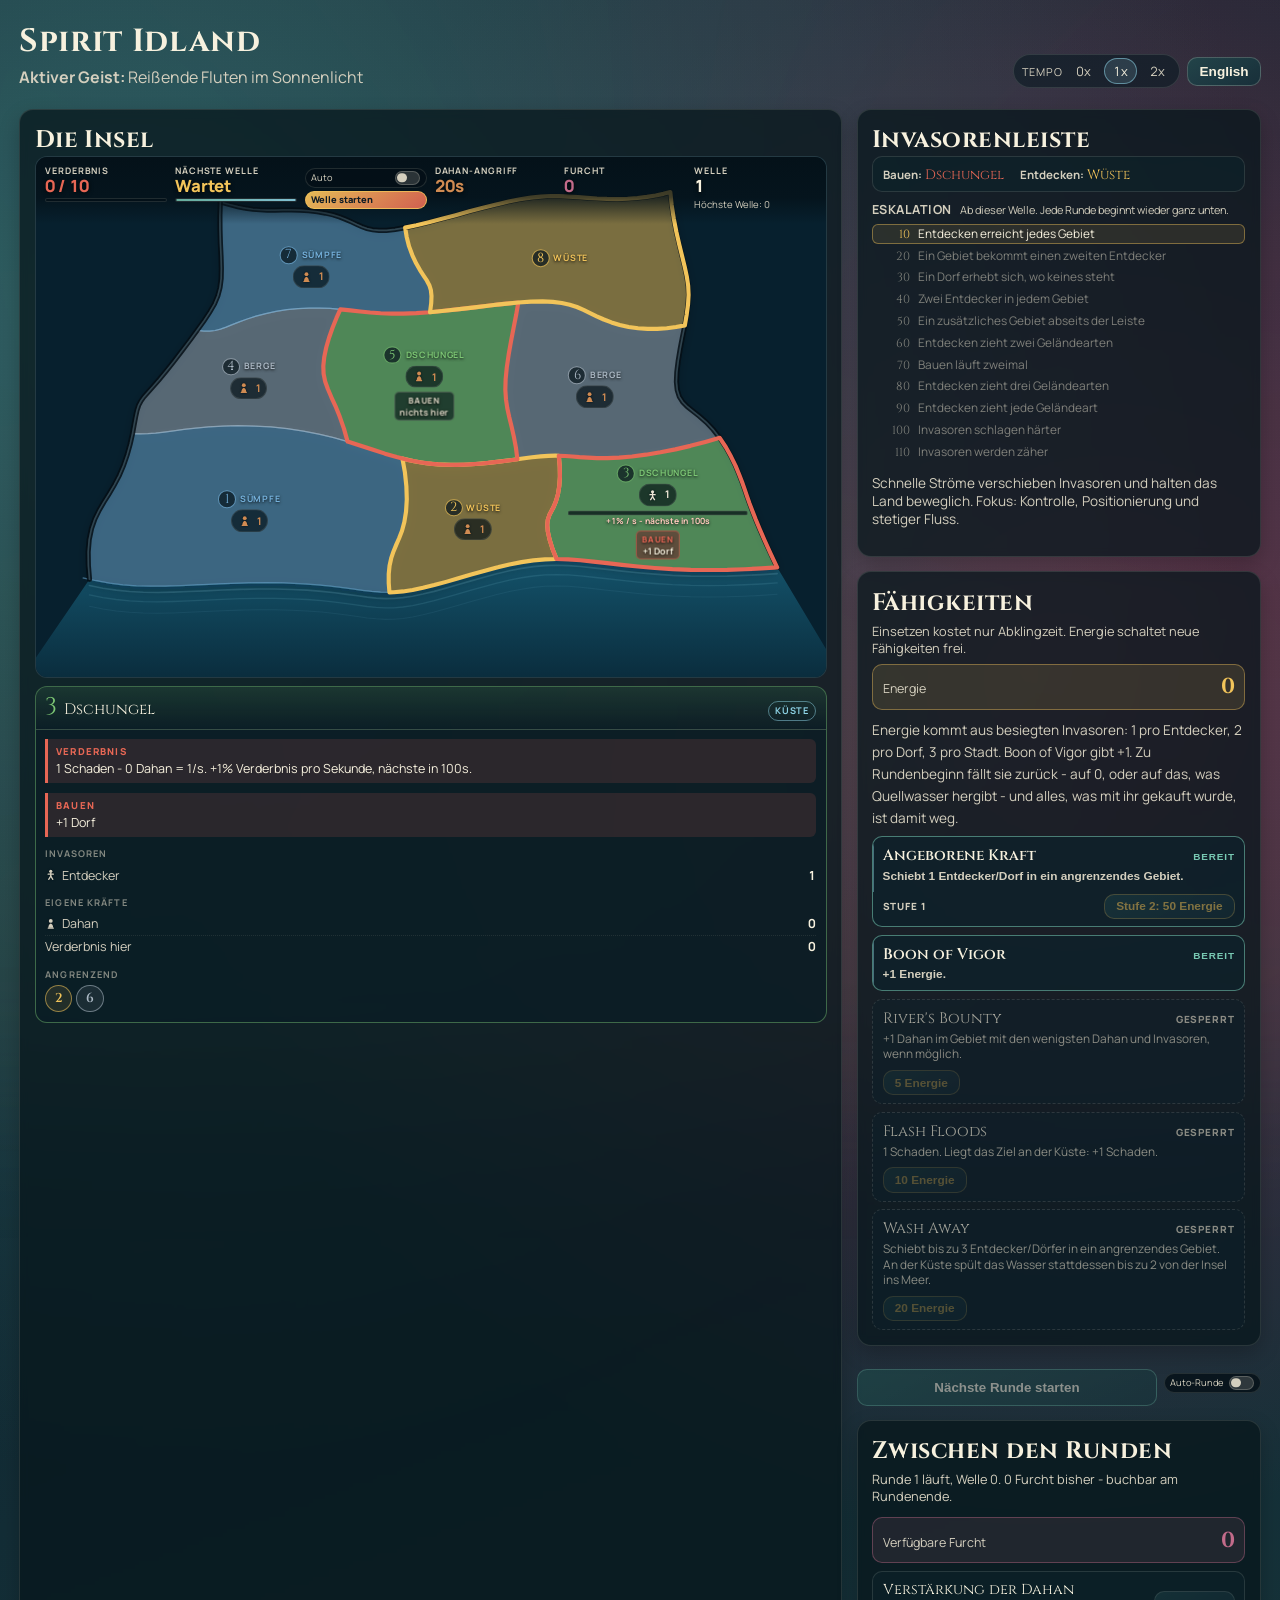
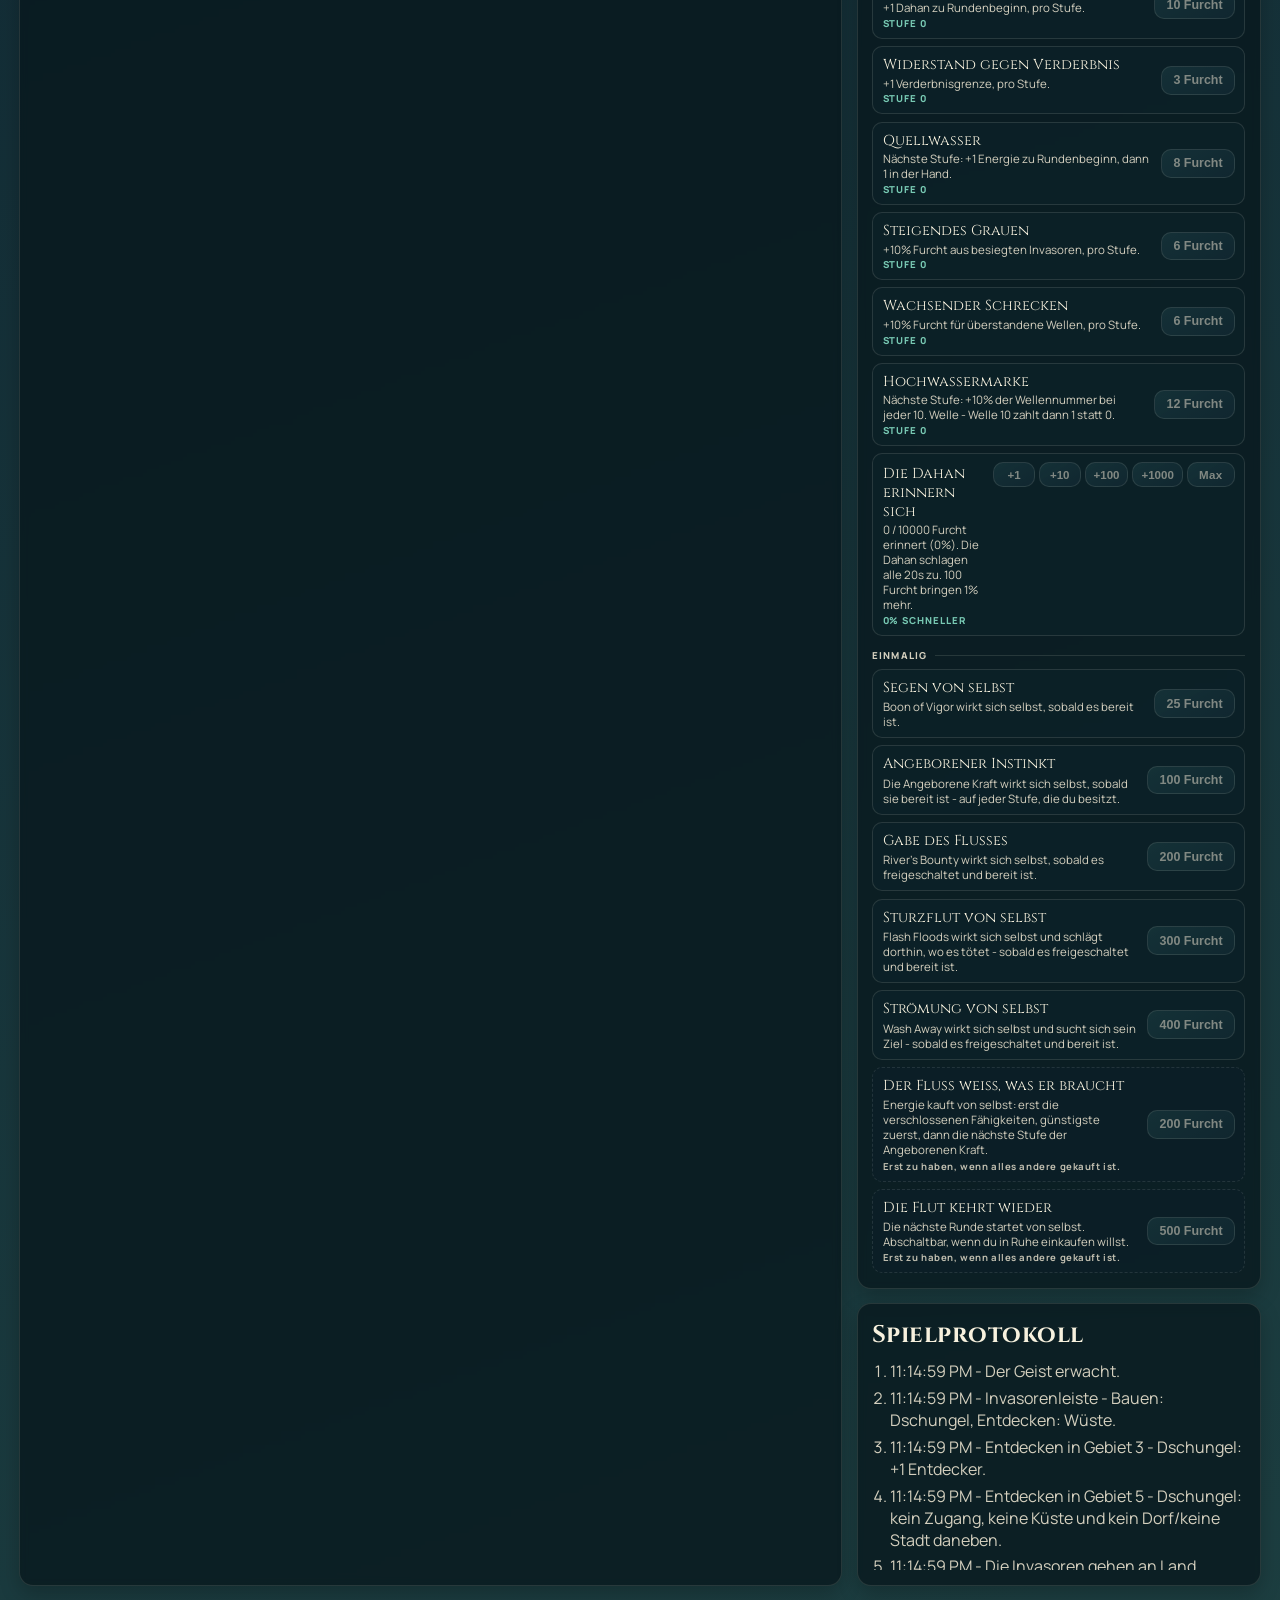
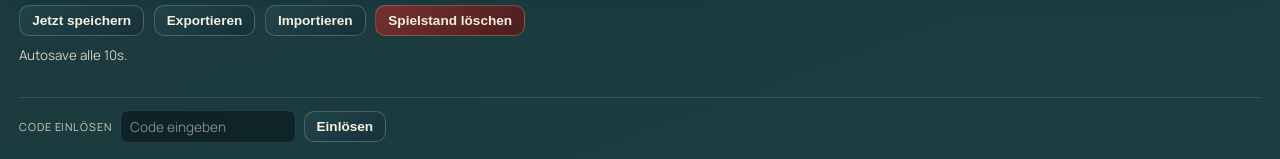
==== index.html @ a367a371 "one switch for all three automations, and it is big enough to aim at The wave toggle and the round t" ====
<!doctype html>
<html lang="de">
<head>
  <meta charset="utf-8">
  <meta name="viewport" content="width=device-width, initial-scale=1">
  <title>Spirit Idland</title>
  <link rel="preconnect" href="https://fonts.googleapis.com">
  <link rel="preconnect" href="https://fonts.gstatic.com" crossorigin>
  <link href="https://fonts.googleapis.com/css2?family=Cinzel:wght@500;700&family=Manrope:wght@400;600;800&display=swap" rel="stylesheet">
  <link rel="stylesheet" href="app.css">
</head>
<body>
  <!--
    Token glyphs, following the printed game's iconography: an Explorer is a stick figure,
    a Town is two buildings, a City is three. Dahan get a turned-wood pawn, because the
    real Dahan are wooden pieces set against the Invaders' white plastic - natural against
    foreign. Every shape paints with currentColor, so one CSS rule per token type sets it.
  -->
  <svg class="token-sprite" aria-hidden="true" focusable="false">
    <defs>
      <symbol id="si-explorer" viewBox="0 0 16 16">
        <circle cx="8" cy="3.2" r="2.2" fill="currentColor"/>
        <g stroke="currentColor" stroke-width="1.8" stroke-linecap="round" fill="none">
          <path d="M8 5.6V9.8"/>
          <path d="M4.4 7.2H11.6"/>
          <path d="M8 9.8L5.2 14.4"/>
          <path d="M8 9.8l2.8 4.6"/>
        </g>
      </symbol>
      <symbol id="si-town" viewBox="0 0 16 16">
        <g fill="currentColor">
          <path d="M1 8.2L4.5 4.6L8 8.2Z"/>
          <rect x="2" y="8.2" width="5" height="6.2"/>
          <path d="M8 9.6L11 6.6L14 9.6Z"/>
          <rect x="8.8" y="9.6" width="4.4" height="4.8"/>
        </g>
      </symbol>
      <symbol id="si-city" viewBox="0 0 16 16">
        <g fill="currentColor">
          <path d="M0.6 9L3.4 6L6.2 9Z"/>
          <rect x="1.4" y="9" width="4" height="5.4"/>
          <path d="M4.9 5.2L8.3 1.4L11.7 5.2Z"/>
          <rect x="5.9" y="5.2" width="4.8" height="9.2"/>
          <path d="M10.4 9.6L12.9 6.9L15.4 9.6Z"/>
          <rect x="11.2" y="9.6" width="3.4" height="4.8"/>
        </g>
      </symbol>
      <symbol id="si-dahan" viewBox="0 0 16 16">
        <g fill="currentColor">
          <circle cx="8" cy="4" r="2.7"/>
          <path d="M4.6 13.4C4.8 9.8 6.3 8.3 8 7.6c1.7 0.7 3.2 2.2 3.4 5.8Z"/>
          <rect x="3.7" y="13.2" width="8.6" height="1.8" rx="0.8"/>
        </g>
      </symbol>
      <!--
        The first glyph here that is not a unit: it marks the Dahan's strike bar on the chip
        rather than standing on the board itself. Head and haft, and nothing else - it is drawn
        smaller than the tokens, and a bit with an eye and a bevel is a smudge at that size.

        What it must not read as is a flag, and a straight wedge hung off an upright pole draws
        exactly one. Four things buy the difference, none of them costing detail the size cannot
        carry. The poll does the most work: a stub of head on the far side of the haft, which no
        pennant has and which is what makes the haft read as passing *through* something. Then
        the blade is bearded - horns top and bottom, a narrow neck at the haft - so its outline
        curves where cloth would be straight; the haft stands clear above the head and runs well
        below it, where a flag carries its cloth at the top of the pole; and the whole thing
        leans, which no flagpole does.
      -->
      <symbol id="si-axe" viewBox="0 0 16 16">
        <g fill="currentColor" transform="rotate(20 8 8)">
          <rect x="9.3" y="0.6" width="1.7" height="14.8" rx="0.85"/>
          <path d="M10 4.2C8 4 6 3.2 4 2C2.6 4.2 2.6 7.4 4 9.6C6 8.4 8 7.7 10 7.5Z"/>
          <path d="M10 4.2C11.7 4.4 12.6 5 12.6 5.85C12.6 6.7 11.7 7.3 10 7.5Z"/>
        </g>
      </symbol>
    </defs>
  </svg>

  <div class="sky-glow"></div>
  <div class="grain"></div>

  <header class="topbar">
    <div>
      <h1>Spirit Idland</h1>
      <p><strong id="activeSpiritLabel">Aktiver Geist:</strong> <span id="spiritName">-</span></p>
    </div>
    <div class="topbar-controls">
      <!-- The speed dial, beside the language toggle because it is the same kind of thing:
           a setting for how the game is read, not a move inside it. 1x is the game as it
           ships, at a twenty-second wave; 2x runs it twice as fast for a ten-second wave;
           0x stops the clock entirely. -->
      <div class="speed-group" id="speedGroup" role="group">
        <span class="speed-label" id="speedLabel">Tempo</span>
        <button type="button" class="speed-btn" data-game-speed="0">0x</button>
        <button type="button" class="speed-btn" data-game-speed="1">1x</button>
        <button type="button" class="speed-btn" data-game-speed="2">2x</button>
        <!-- The playtest speed. It is in the markup at all times and hidden until the code is
             redeemed, so the dial is one control the renderer only shows and hides buttons on
             rather than a list it rebuilds. Which buttons are shown comes from the engine's
             availableGameSpeeds, never from a second copy of the rule here. -->
        <button type="button" class="speed-btn playtest-tool" data-game-speed="8" hidden>8x</button>
      </div>
      <button id="languageToggleBtn" class="small-btn lang-btn">English</button>
    </div>
  </header>

  <main class="layout">
    <section class="panel board">
      <h2 id="mapTitle">Die Insel</h2>
      <div class="board-frame">
        <svg id="islandSvg" viewBox="0 0 760 500" role="group" aria-label="Inselkarte"></svg>
        <div id="landChips" class="board-overlay"></div>

        <!-- The round's vitals, laid over the map's top edge instead of in a panel above it.
             Every number here moves continuously and is read against the board itself - how
             fast a land is losing only means something next to how close Blight is to ending
             the round - so putting them on separate screens made the player scroll between
             two halves of one thought. The strip takes no pointer events, so the lands
             underneath it stay clickable. -->
        <div class="board-hud">
          <div class="board-hud-tile hud-blight">
            <h3 id="blightLabel">Verderbnis</h3>
            <p id="blightValue" class="value">0 / 10</p>
            <div class="meter"><span id="blightFill" class="meter-fill"></span></div>
          </div>
          <div class="board-hud-tile hud-wave">
            <h3 id="waveLabel">Naechste Welle</h3>
            <p id="waveValue" class="value">20s</p>
            <div class="meter"><span id="waveFill" class="meter-fill"></span></div>
          </div>
          <!-- The only part of the strip that takes a click, so it is also the only part
               that switches pointer events back on - everything around it stays inert and
               the lands underneath stay reachable. Both controls answer the same question
               the countdown does, which is why they sit directly beside it: whether the next
               wave arrives on its own, and when. -->
          <div class="board-hud-tile hud-wave-controls">
            <div class="wave-controls">
              <!-- The same switch the ability cards carry: what is being switched stands in
                   the text, whether it is on stands in the slider, and no word repeats it. -->
              <button type="button" id="autoWaveBtn" class="hud-btn auto-toggle" aria-pressed="false">
                <span id="autoWaveBtnText">Auto</span>
                <span class="auto-switch" aria-hidden="true"></span>
              </button>
              <button type="button" id="startNextWaveBtn" class="hud-btn is-call">Welle starten</button>
            </div>
          </div>
          <div class="board-hud-tile hud-dahan">
            <h3 id="dahanAttackLabel">Dahan-Angriff</h3>
            <p id="dahanAttackValue" class="value">-</p>
          </div>
          <div id="fearTile" class="board-hud-tile hud-fear">
            <h3 id="fearLabel">Furcht</h3>
            <!-- The banked purse, with what the round has added to it so far riding on the
                 same line. One is what can be spent and the other is what is coming, so they
                 read as one sentence rather than as two separate figures. -->
            <p class="value">
              <span id="fearValue">0</span><small id="fearRound" class="fear-round"></small>
            </p>
            <!-- The High-Water Mark payout, which is the one piece of Fear income that
                 arrives as an event rather than as a rate. It burns off on its own timer
                 (DEFEAT_FX_MS) and sits above the pending line so it cannot be mistaken for
                 the running total. -->
            <span id="fearMilestone" class="fear-milestone" aria-hidden="true"></span>
            <!-- How the round's total splits: what it earned on its own, and what the Fear
                 ladders added. Only drawn when a ladder is actually adding something - with
                 none owned it would just restate the line above it. -->
            <small id="fearPending"></small>
          </div>
          <div class="board-hud-tile hud-round">
            <h3 id="roundLabel">Welle</h3>
            <p id="roundValue" class="value">1</p>
            <small><span id="bestWaveLabel">Hoechste Welle</span>: <span id="bestWaveValue">0</span></small>
          </div>
        </div>
      </div>
      <div id="landDetail" class="land-detail"></div>
    </section>

    <!-- The rail sits beside the board rather than under it, so the shop can appear the
         instant a round ends without pushing the frozen board off screen. -->
    <div class="rail">
      <!-- What the next wave brings, and who is bringing it. Beside the board rather than
           above it: with the vitals now on the map, nothing needs the full-width row that
           used to push the island below the fold. -->
      <section class="panel track">
        <h2 id="invaderTrackTitle">Invasorenleiste</h2>
        <div class="track-strip">
          <span class="track-slot-build"><strong id="buildLabel">Bauen:</strong> <span id="buildTerrain">-</span></span>
          <span class="track-slot-discover"><strong id="discoverLabel">Entdecken:</strong> <span id="discoverTerrain">-</span></span>
        </div>

        <!-- The difficulty ladder, which until now was written down only in engine.js: what
             the island starts doing at which wave, and how far this round has climbed it. The
             rows are painted from difficultyLadder, so nothing here knows a wave number. -->
        <div class="ladder">
          <div class="ladder-head">
            <strong id="ladderTitle">Eskalation</strong>
            <small id="ladderHint"></small>
          </div>
          <ul id="ladderList" class="ladder-list"></ul>
        </div>

        <p id="spiritTraits" class="hint"></p>
      </section>

      <!-- Energy lives here rather than in the HUD: it is only ever read next to what it
           buys, and every one of those things is in this panel. -->
      <section class="panel abilities">
        <h2 id="abilitiesTitle">Faehigkeiten</h2>
        <small id="abilitiesHint" class="action-info"></small>
        <div class="ability-purse">
          <span id="energyLabel">Energie</span>
          <!-- Playtest only, and inside the purse rather than beside the panel: it is the
               number it changes that makes it legible, the same way the Fear button sits in
               the shop's purse. It sits left of that number so the total stays the last thing
               on the row, where the eye already looks for it. -->
          <button type="button" id="playtestEnergyBtn" class="purse-btn playtest-tool" hidden>+100 Energie</button>
          <strong id="energyValue">0</strong>
        </div>
        <!-- Where Energy comes from, under the number itself. It is the one currency the
             player earns by fighting rather than by surviving, and nothing else on the page
             says so - least of all the purse, which only ever shows a total. -->
        <small id="energyHint" class="hint"></small>
        <div id="abilityBar" class="ability-bar"></div>
      </section>

      <!-- Both controls answer "when does the next round begin". The toggle only appears
           once the automation is owned - before that there is nothing for it to switch.
           Above the shop rather than inside it, and a sibling of the panel rather than its
           first child: the upgrade catalogue is the tallest thing in the rail and only ever
           grows, so the control that leaves the shop must not sit behind everything the
           player has already decided not to buy. Nothing added to the panel can push it
           down again. No panel chrome of its own - both buttons carry their own border, and
           the rail's gap is the separation. -->
      <div class="round-controls">
        <button id="startNextRoundBtn" class="primary-btn">Naechste Runde starten</button>
        <button type="button" id="autoRoundBtn" class="hud-btn auto-toggle" aria-pressed="false" hidden>
          <span id="autoRoundBtnText">Auto-Runde</span>
          <span class="auto-switch" aria-hidden="true"></span>
        </button>
      </div>

      <section class="panel shop" id="shopPanel" hidden>
        <h2 id="shopTitle">Zwischen den Runden</h2>
        <p id="shopSummary" class="action-info"></p>
        <div class="shop-purse">
          <span id="shopFearLabel">Verfuegbare Furcht</span>
          <!-- Playtest only, and inside the purse rather than in the Fear tile on the map: the
               grant lands in the banked pool, and the banked pool is the number this purse
               shows. The board's tile counts what the round has earned, which the button never
               touches, so a grant pressed there read as doing nothing. -->
          <button type="button" id="playtestFearBtn" class="purse-btn playtest-tool" hidden>+100 Furcht</button>
          <strong id="shopFearValue">0</strong>
        </div>
        <div id="upgradeList" class="upgrade-list"></div>
      </section>

      <section class="panel log">
        <h2 id="logTitle">Spielprotokoll</h2>
        <ol id="eventLog"></ol>
      </section>
    </div>
  </main>

  <footer>
    <div class="footer-controls">
      <button id="manualSaveBtn" class="small-btn">Jetzt speichern</button>
      <button id="exportSaveBtn" class="small-btn">Exportieren</button>
      <button id="importSaveBtn" class="small-btn">Importieren</button>
      <button id="wipeSaveBtn" class="small-btn danger-btn">Spielstand loeschen</button>
      <!-- The picker itself is never shown: the button above opens it, so it can be styled and
           translated like every other control instead of wearing the browser's own file input. -->
      <input id="importSaveInput" type="file" accept=".spiritsave,text/plain" hidden>
    </div>
    <small id="autosaveHint">Autosave alle 10s.</small>
    <!-- Beneath the row rather than beside it: the message is a sentence, and a sentence in the
         row would push the wipe button off the end of a narrow footer. -->
    <span id="saveStatus" class="save-status" role="status"></span>

    <!-- The redeem bar, at the very bottom of the page because nothing in the round is played
         through it. A form rather than a button beside an input, so Enter submits it - the code
         is typed, and a typist expects Enter to be the button.

         The switch-off lives here too: the tools were turned on from this bar, so this is where
         a player looks to turn them off again. It is the only control on the page that appears
         because of a redeemed code and removes it, so it stays beside the input that granted it
         rather than travelling to whichever panel it hides. -->
    <form class="redeem-bar" id="redeemForm">
      <label class="redeem-label" id="redeemLabel" for="redeemInput">Code einloesen</label>
      <input id="redeemInput" class="redeem-input" type="text" autocomplete="off" spellcheck="false" placeholder="Code eingeben">
      <button type="submit" id="redeemBtn" class="small-btn">Einloesen</button>
      <button type="button" id="playtestHideBtn" class="small-btn playtest-tool" hidden>Playtest-Werkzeuge ausblenden</button>
      <span id="redeemStatus" class="redeem-status" role="status"></span>
    </form>
  </footer>

  <script src="engine.js"></script>
  <script src="ui.js"></script>
  <script>
    // Dev fixture, fetched only when it is asked for: `index.html?vis` paints a mid-round
    // board for layout work, `index.html?vis&ended` the between-round shop. The game itself
    // never loads a byte of it.
    //
    // It is a mode of this page rather than a page of its own because a second page meant a
    // second copy of the markup above, and that copy went stale the first time the layout
    // moved. ui.js reads the same flag and switches off the clock and every save.
    if (/[?&]vis(&|=|$)/.test(location.search)) {
      document.body.appendChild(Object.assign(document.createElement("script"), { src: "vis.js" }));
    }
  </script>
</body>
</html>
---- app.css ----
:root {
  --bg-0: #0d1a25;
  --bg-1: #132d36;
  --bg-2: #1d3f41;
  --ink-0: #f7f1de;
  --ink-1: #d4cfbe;
  --accent-energy: #f2c45a;
  --accent-fear: #c26b8a;
  --accent-pressure: #e76755;
  --accent-calm: #78c9b3;
  /* Token inks, taken from the physical components: the Invaders are white plastic, the
     Dahan are turned wood. Foreign against natural, which is the game's own contrast. */
  --invader-ink: #ece4d4;
  --dahan-ink: #d08b52;
  /* Fallback essence hue, used only if a panel has no terrain class. */
  --accent-essence-rgb: 185, 163, 227;
  --panel: rgba(8, 22, 28, 0.74);
  --panel-border: rgba(247, 241, 222, 0.12);
}

* {
  box-sizing: border-box;
}

body {
  margin: 0;
  min-height: 100vh;
  font-family: "Manrope", "Segoe UI", sans-serif;
  color: var(--ink-0);
  background: radial-gradient(circle at 10% 10%, #29595f 0%, transparent 35%),
    radial-gradient(circle at 80% 20%, #5d2f49 0%, transparent 30%),
    linear-gradient(160deg, var(--bg-0), var(--bg-1) 40%, var(--bg-2));
  position: relative;
  overflow-x: hidden;
}

.sky-glow {
  position: fixed;
  inset: -15vmax;
  background: conic-gradient(from 180deg, rgba(242, 196, 90, 0.08), rgba(120, 201, 179, 0.08), rgba(194, 107, 138, 0.1), rgba(242, 196, 90, 0.08));
  filter: blur(80px);
  animation: drift 14s ease-in-out infinite alternate;
  pointer-events: none;
}

.grain {
  position: fixed;
  inset: 0;
  background-image: radial-gradient(rgba(255, 255, 255, 0.04) 0.7px, transparent 0.7px);
  background-size: 3px 3px;
  opacity: 0.25;
  pointer-events: none;
}

@keyframes drift {
  from { transform: translate(-2%, -1%) scale(1); }
  to { transform: translate(2%, 1%) scale(1.06); }
}

.topbar {
  position: relative;
  z-index: 1;
  display: flex;
  align-items: end;
  justify-content: space-between;
  gap: 1rem;
  padding: 1.25rem 1.2rem 0.5rem;
}

h1, h2, h3 {
  font-family: "Cinzel", "Times New Roman", serif;
  margin: 0;
  letter-spacing: 0.02em;
}

h3 {
  margin-top: 0.45rem;
  font-size: 1rem;
}

.topbar p {
  margin: 0.2rem 0 0;
  color: var(--ink-1);
}

/* A row now that the speed dial shares it: the two controls are siblings in kind - both are
   settings for how the game is read - and reading them along one line is what says so. */
.topbar-controls {
  display: flex;
  flex-wrap: wrap;
  align-items: center;
  justify-content: flex-end;
  gap: 0.45rem;
}

.speed-group {
  display: flex;
  align-items: center;
  gap: 0.25rem;
  padding: 0.18rem 0.35rem 0.18rem 0.5rem;
  border: 1px solid var(--panel-border);
  border-radius: 999px;
  background: rgba(9, 26, 34, 0.6);
}

.speed-label {
  font-size: 0.68rem;
  letter-spacing: 0.08em;
  text-transform: uppercase;
  color: var(--ink-1);
}

/* Three settings of one dial, so they are drawn as one control: a segmented pill where the
   chosen speed is lit and the other two recede. A row of three equal buttons would read as
   three separate commands. */
.speed-btn {
  width: auto;
  margin: 0;
  padding: 0.2rem 0.5rem;
  border: 1px solid transparent;
  border-radius: 999px;
  background: transparent;
  color: var(--ink-1);
  font: inherit;
  font-size: 0.8rem;
  font-variant-numeric: tabular-nums;
  cursor: pointer;
}

.speed-btn:hover {
  color: var(--ink-0);
  border-color: rgba(247, 241, 222, 0.25);
}

.speed-btn.is-active {
  color: var(--ink-0);
  border-color: rgba(142, 211, 230, 0.55);
  background: rgba(142, 211, 230, 0.16);
}

/* A stopped clock is a state the whole board is in, not a preference like the others, so the
   button holding it there says so in the one colour the page uses for a warning. */
.speed-btn[data-game-speed="0"].is-active {
  border-color: rgba(242, 196, 90, 0.7);
  background: rgba(242, 196, 90, 0.18);
}

.badges {
  display: flex;
  flex-wrap: wrap;
  gap: 0.45rem;
}

.badge {
  border: 1px solid var(--panel-border);
  padding: 0.35rem 0.65rem;
  border-radius: 999px;
  background: rgba(9, 26, 34, 0.6);
  font-size: 0.82rem;
}

.badge.calm { border-color: rgba(120, 201, 179, 0.5); }
.badge.strain { border-color: rgba(242, 196, 90, 0.6); }
.badge.crisis { border-color: rgba(231, 103, 85, 0.8); }

.layout {
  position: relative;
  z-index: 1;
  display: grid;
  grid-template-columns: repeat(12, minmax(0, 1fr));
  gap: 0.9rem;
  padding: 0.8rem 1.2rem 1.2rem;
}

.panel {
  background: var(--panel);
  border: 1px solid var(--panel-border);
  border-radius: 14px;
  padding: 0.9rem;
  backdrop-filter: blur(4px);
  box-shadow: 0 8px 20px rgba(0, 0, 0, 0.22);
}

/* The board leads the layout. The vitals used to span the full width above it, which is
   exactly what pushed the island below the fold - they live on the map now. */
.board { grid-column: span 8; }

.rail {
  grid-column: span 4;
  display: flex;
  flex-direction: column;
  gap: 0.9rem;
  align-content: start;
}

/* The vitals, laid over the map's top edge. A scrim rather than a solid bar, so the island
   reads as continuing underneath instead of being cropped by a header, and inert to the
   pointer so the lands beneath stay clickable. Lands 7 and 8 sit at 15% from the top, well
   clear of a strip this tall. */
.board-hud {
  position: absolute;
  top: 0;
  left: 0;
  right: 0;
  z-index: 2;
  display: grid;
  /* Six equal tiles. The wave controls are a tile of their own beside the countdown rather
     than a wider cell around it, so every part of the strip keeps the same width and the
     numbers stay on a regular grid however long their labels run. */
  grid-template-columns: repeat(6, minmax(0, 1fr));
  gap: 0.5rem;
  padding: 0.4rem 0.6rem 0.75rem;
  pointer-events: none;
  background: linear-gradient(
    180deg,
    rgba(4, 16, 23, 0.92) 0%,
    rgba(4, 16, 23, 0.74) 60%,
    transparent 100%
  );
}

.board-hud-tile {
  min-width: 0;
}

.board-hud-tile h3 {
  margin: 0;
  font-size: 0.56rem;
  font-weight: 700;
  letter-spacing: 0.1em;
  text-transform: uppercase;
  font-family: "Manrope", "Segoe UI", sans-serif;
  color: var(--ink-1);
  /* Five labels across a board that narrows with the viewport: clipping one is better than
     letting it wrap and shove the number below the scrim. */
  white-space: nowrap;
  overflow: hidden;
  text-overflow: ellipsis;
}

/* A fraction of the old panel's 1.8rem. These are glanced at over a live board, not read. */
.board-hud-tile .value {
  font-size: 1.05rem;
  line-height: 1.1;
  margin: 0.04rem 0 0.14rem;
  text-shadow: 0 1px 4px rgba(0, 0, 0, 0.85);
}

.board-hud-tile small {
  display: block;
  font-size: 0.6rem;
  color: var(--ink-1);
  font-variant-numeric: tabular-nums;
  white-space: nowrap;
  overflow: hidden;
  text-overflow: ellipsis;
}

.board-hud .meter { height: 4px; }

.board-hud .hud-dahan .value { color: var(--dahan-ink); }

.value {
  font-size: 1.8rem;
  margin: 0.2rem 0;
  font-weight: 800;
  font-variant-numeric: tabular-nums;
}

.hud-blight .value { color: var(--accent-pressure); }
.hud-wave .value { color: var(--accent-calm); }
.hud-fear .value { color: var(--accent-fear); }
.hud-round .value { color: var(--ink-0); }

/* What this round has added, riding beside the banked purse on the same line. Quieter and much
   smaller than the number it sits next to: that one is spendable and this one is not, and the
   size difference is what says so before the wording does. `baseline` rather than the inline
   default so it sits on the purse's feet instead of floating against its cap height.

   Selected as `.board-hud-tile .fear-round` rather than `.fear-round` alone because every
   <small> in a HUD tile is `display: block` (see below) and would otherwise drop this onto its
   own line - which is the one thing it must not do. Two classes outrank a class and an
   element, so this wins where a bare `.fear-round` loses. */
.board-hud-tile .fear-round {
  display: inline;
  margin-left: 0.3rem;
  /* 0.6rem is what every other <small> in the strip uses, and here it is also what makes the
     German fit: "(+8 in dieser Runde)" beside a three-digit purse needs 144px at 0.68rem and
     the tile is 135px. The longer of the two languages is the one that has to fit. */
  font-size: 0.6rem;
  font-weight: 700;
  letter-spacing: 0;
  vertical-align: baseline;
  color: var(--accent-fear);
  opacity: 0.72;
}

/* The tile is one of six equal columns, so a deep round's total can outrun the space. Clip it
   rather than let it wrap: a wrapped line would push the split line below it out from under
   the scrim, and every other readout in this strip already clips for the same reason. */
.hud-fear .value {
  white-space: nowrap;
  overflow: hidden;
  text-overflow: ellipsis;
}

/* How that round total splits. Deliberately quieter still - it is a breakdown of the line
   above rather than a number of its own, and it is the third thing in this tile worth
   reading, not the first. */
#fearPending {
  display: block;
  font-size: 0.62rem;
  font-variant-numeric: tabular-nums;
  color: var(--accent-fear);
  opacity: 0.7;
  min-height: 0.9rem;
}

/* The High-Water Mark payout, riding over the Fear total for as long as the fx is fresh.
   Absolutely positioned so its arrival cannot reflow the tile under it - every other number
   in this HUD is patched ten times a second, and a lump that pushed them around would read
   as a glitch rather than as a reward. Louder than #fearPending on purpose: that one is
   money not yet earned, this one is money that just landed. */
.hud-fear { position: relative; }

.fear-milestone {
  position: absolute;
  top: 0.1rem;
  right: 0.35rem;
  font-size: 0.78rem;
  font-weight: 800;
  font-variant-numeric: tabular-nums;
  color: var(--accent-fear);
  text-shadow: 0 1px 6px rgba(0, 0, 0, 0.9);
  pointer-events: none;
  opacity: 0;
}

/* Shares defeat-pop with the board's own chips so a payout reads as the same kind of event
   as a kill, just in the HUD instead of on a land. */
.hud-fear.is-milestone .fear-milestone { animation: defeat-pop 1.1s ease-out forwards; }
.hud-fear.is-milestone .value { animation: fear-flash 1.1s ease-out; }

@keyframes fear-flash {
  0% { transform: scale(1); }
  18% { transform: scale(1.14); text-shadow: 0 0 14px var(--accent-fear); }
  100% { transform: scale(1); }
}

/* Two meters, same shape: one fills as the round runs out, one drains as the next wave
   arrives. Both are patched in place rather than rebuilt, ten times a second. */
.meter {
  height: 8px;
  border-radius: 999px;
  background: rgba(3, 14, 20, 0.6);
  border: 1px solid rgba(247, 241, 222, 0.12);
  overflow: hidden;
}

.meter-fill {
  display: block;
  height: 100%;
  width: 0;
  border-radius: 999px;
  background: linear-gradient(90deg, rgba(120, 201, 179, 0.85), rgba(142, 211, 230, 0.9));
  transition: width 0.2s linear;
}

.hud-blight .meter-fill {
  background: linear-gradient(90deg, rgba(242, 196, 90, 0.85), rgba(231, 103, 85, 0.95));
}

.hud-blight .meter-fill.is-critical {
  animation: blight-throb 1.6s ease-in-out infinite;
}

@keyframes blight-throb {
  0%, 100% { filter: brightness(1); }
  50% { filter: brightness(1.45); }
}

/* The wave timer resets by jumping back to full; animating that jump reads as the timer
   running backwards, so only its drain is eased. */
.hud-wave .meter-fill { transition: width 0.12s linear; }

/* The one live corner of an otherwise inert strip. Only the buttons take the pointer back,
   not the tile around them, so the island keeps every pixel it is not actually covering.
   Stacked rather than side by side: in a tile the same width as every other one, a row of
   two buttons either wraps unevenly or clips its labels, where a column keeps both the same
   width at any viewport. */
.hud-wave-controls {
  display: flex;
  align-items: center;
}

.wave-controls {
  display: flex;
  flex-direction: column;
  gap: 0.2rem;
  width: 100%;
  min-width: 0;
}

.hud-btn {
  pointer-events: auto;
  width: auto;
  margin: 0;
  padding: 0.12rem 0.34rem;
  border: 1px solid var(--panel-border);
  border-radius: 999px;
  background: rgba(4, 16, 23, 0.8);
  color: var(--ink-1);
  font: inherit;
  font-size: 0.58rem;
  line-height: 1.25;
  white-space: nowrap;
  cursor: pointer;
}

.hud-btn:hover:not(:disabled) {
  color: var(--ink-0);
  border-color: rgba(247, 241, 222, 0.3);
}

.hud-btn:disabled {
  opacity: 0.4;
  cursor: default;
}

/* An auto toggle carries its state in the slider, not in a fill behind the whole button - the
   same reading the ability cards give. All it takes from being on is brighter ink. */
.hud-btn.is-on { color: var(--ink-0); }

.hud-btn.auto-toggle {
  display: inline-flex;
  align-items: center;
  justify-content: space-between;
  gap: 0.35rem;
}

/* ------------------------------------------------------------------ *
 * The auto switch                                                      *
 *                                                                      *
 * One control, worn by all three automations the player can switch:    *
 * the wave, the round, and each ability's auto-cast. Every one of them  *
 * is a setting that stays where it is put, so every one of them is a    *
 * slider rather than a tick box or a lit-up button.                     *
 *                                                                      *
 * What drives it differs by home and the shape does not: on a card it   *
 * is a hidden checkbox behind the track, in the HUD it is the button    *
 * around it wearing .is-on.                                             *
 * ------------------------------------------------------------------ */

.auto-switch {
  position: relative;
  flex: none;
  display: inline-block;
  width: 1.6rem;
  height: 0.9rem;
  border-radius: 999px;
  background: rgba(247, 241, 222, 0.16);
  border: 1px solid rgba(247, 241, 222, 0.22);
  transition: background 0.15s ease, border-color 0.15s ease;
}

.auto-switch::after {
  content: "";
  position: absolute;
  top: 50%;
  left: 0.1rem;
  width: 0.6rem;
  height: 0.6rem;
  border-radius: 50%;
  background: var(--ink-1);
  transform: translate(0, -50%);
  transition: transform 0.15s ease, background 0.15s ease;
}

.ability-auto input:checked ~ .auto-switch,
.hud-btn.is-on .auto-switch {
  background: rgba(120, 201, 179, 0.55);
  border-color: var(--accent-calm);
}

.ability-auto input:checked ~ .auto-switch::after,
.hud-btn.is-on .auto-switch::after {
  background: var(--ink-0);
  transform: translate(0.78rem, -50%);
}

/* The gate is the one moment the game is waiting on the player rather than the other way
   round, so the button that opens it is the only thing on the strip that moves. */
.wave-held .hud-btn.is-call {
  color: #0d1a25;
  font-weight: 800;
  border-color: rgba(242, 196, 90, 0.85);
  background: linear-gradient(145deg, rgba(242, 196, 90, 0.95), rgba(231, 103, 85, 0.9));
  animation: wave-call 1.5s ease-in-out infinite;
}

.wave-held .hud-wave .value { color: var(--accent-energy); }

@keyframes wave-call {
  0%, 100% { filter: brightness(1); }
  50% { filter: brightness(1.3); }
}

.track-strip {
  display: flex;
  flex-wrap: wrap;
  gap: 0.35rem 1rem;
  padding: 0.45rem 0.6rem;
  border: 1px solid var(--panel-border);
  border-radius: 10px;
  background: rgba(13, 34, 43, 0.62);
  font-size: 0.84rem;
}

.track-strip strong {
  font-size: 0.72rem;
  color: var(--ink-1);
}

.track-strip span span {
  font-family: "Cinzel", "Times New Roman", serif;
}

/* Build is the slot that makes the island measurably worse next wave, so it carries the
   warning colour. Discover carries gold: a softer warning for a lighter blow, and the same
   two colours the rings on the board are painted in, so the track and the island agree. */
.track-slot-build span { color: var(--accent-pressure); }
.track-slot-discover span { color: var(--accent-energy); }

/* The escalation ladder. It is a reference table more than a readout, so it is set small and
   quiet by default and lets the two states that matter - in force, and next - do the talking.
   No scroller: the whole climb has to be readable at once or it is not a plan. */
.ladder { margin-top: 0.6rem; }

.ladder-head {
  display: flex;
  flex-wrap: wrap;
  align-items: baseline;
  gap: 0.2rem 0.5rem;
  margin-bottom: 0.35rem;
}

.ladder-head strong {
  font-size: 0.78rem;
  letter-spacing: 0.04em;
  text-transform: uppercase;
  color: var(--ink-1);
}

.ladder-head small {
  font-size: 0.68rem;
  color: var(--ink-1);
}

.ladder-list {
  list-style: none;
  margin: 0;
  padding: 0;
  display: flex;
  flex-direction: column;
  gap: 0.1rem;
}

.ladder-row {
  display: grid;
  grid-template-columns: 2.1rem 1fr;
  align-items: baseline;
  gap: 0.45rem;
  padding: 0.12rem 0.3rem;
  border-radius: 6px;
  font-size: 0.74rem;
  line-height: 1.3;
  color: var(--ink-1);
  opacity: 0.55;
}

.ladder-wave {
  font-family: "Cinzel", "Times New Roman", serif;
  font-variant-numeric: tabular-nums;
  text-align: right;
  color: var(--ink-1);
}

/* A rung the round has passed is not a task ticked off - it is a rule the island is playing
   by right now, which is why it is the brightest thing in the list. */
.ladder-row.is-live {
  opacity: 1;
  color: var(--ink-1);
}

.ladder-row.is-live .ladder-wave { color: var(--accent-pressure); }

/* What the round is about to walk into. Marked with a border rather than a colour so it stays
   legible whether the row above it is live or dim. */
.ladder-row.is-next {
  opacity: 1;
  color: var(--ink-0);
  background: rgba(242, 196, 90, 0.1);
  box-shadow: inset 0 0 0 1px rgba(242, 196, 90, 0.42);
}

.ladder-row.is-next .ladder-wave { color: var(--accent-energy); }

button {
  width: 100%;
  margin-top: 0.55rem;
  border: 1px solid rgba(247, 241, 222, 0.22);
  background: linear-gradient(150deg, rgba(33, 70, 75, 0.9), rgba(23, 48, 58, 0.95));
  color: var(--ink-0);
  border-radius: 10px;
  padding: 0.62rem;
  text-align: left;
  cursor: pointer;
  transition: transform 0.12s ease, border-color 0.2s ease;
  font-weight: 600;
}

select {
  width: 100%;
  margin-top: 0.5rem;
  border: 1px solid rgba(247, 241, 222, 0.22);
  background: rgba(16, 40, 50, 0.9);
  color: var(--ink-0);
  border-radius: 10px;
  padding: 0.55rem;
  font-weight: 600;
}

button:hover {
  transform: translateY(-1px);
  border-color: rgba(247, 241, 222, 0.45);
}

button:disabled {
  opacity: 0.5;
  cursor: not-allowed;
  transform: none;
}

button.reset {
  margin-top: 0.8rem;
  background: linear-gradient(145deg, rgba(100, 44, 63, 0.92), rgba(61, 27, 39, 0.95));
}

.cost {
  float: right;
  opacity: 0.9;
}

.hint {
  margin-top: 0.75rem;
  color: var(--ink-1);
  font-size: 0.85rem;
}

.action-info {
  display: block;
  margin-top: 0.25rem;
  color: var(--ink-1);
  font-size: 0.8rem;
  line-height: 1.3;
}

.deck-row {
  display: flex;
  gap: 0.6rem;
  flex-wrap: wrap;
  margin-bottom: 0.5rem;
  font-size: 0.88rem;
  color: var(--ink-1);
}

/* ------------------------------------------------------------------ *
 * Ability bar                                                          *
 * ------------------------------------------------------------------ */

/* Energy sits at the head of the panel it pays for, in its own gold rather than the shop's
   rose: two currencies that looked alike would be read as one. */
.ability-purse {
  display: flex;
  align-items: baseline;
  justify-content: space-between;
  gap: 0.5rem;
  margin: 0.5rem 0;
  padding: 0.45rem 0.6rem;
  border: 1px solid rgba(242, 196, 90, 0.4);
  border-radius: 10px;
  background: rgba(242, 196, 90, 0.12);
  font-size: 0.78rem;
  color: var(--ink-1);
}

.ability-purse strong {
  font-family: "Cinzel", "Times New Roman", serif;
  font-size: 1.35rem;
  color: var(--accent-energy);
  font-variant-numeric: tabular-nums;
  /* Pushed right by its own margin rather than by space-between, so the purse looks the same
     with the playtest button in it as without: label left, button and number together right. */
  margin-left: auto;
}

/* The grant button in the purse: the purse's own gold, at the weight of a footnote. It must
   not compete with the number beside it - it is a tool, not a thing the game offers. */
.purse-btn {
  width: auto;
  margin: 0;
  padding: 0.12rem 0.4rem;
  border: 1px solid rgba(242, 196, 90, 0.45);
  border-radius: 999px;
  background: rgba(242, 196, 90, 0.1);
  color: var(--accent-energy);
  font: inherit;
  font-size: 0.68rem;
  white-space: nowrap;
  cursor: pointer;
}

.purse-btn:hover {
  border-color: rgba(242, 196, 90, 0.8);
  background: rgba(242, 196, 90, 0.2);
}

/* The button sits left of the total, so when it is showing it is the one that takes the gap
   and the number stays glued to its right. Hidden, it lays out nothing and the total keeps
   its own auto margin - the purse looks identical either way. */
.purse-btn:not([hidden]) {
  margin-left: auto;
}

.purse-btn:not([hidden]) + strong {
  margin-left: 0;
}

.ability-bar {
  display: grid;
  gap: 0.45rem;
  margin-top: 0.55rem;
}

/* Three states, each readable without hovering: ready, cooling with a countdown, or armed
   and waiting for a land. The sweep sits behind the text, not over it. */
.ability {
  position: relative;
  width: 100%;
  margin: 0;
  padding: 0;
  overflow: hidden;
  border: 1px solid rgba(247, 241, 222, 0.2);
  border-radius: 10px;
  background: rgba(13, 34, 43, 0.72);
  text-align: left;
  cursor: pointer;
}

.ability-sweep {
  position: absolute;
  inset: 0 auto 0 0;
  width: 0;
  background: rgba(142, 211, 230, 0.14);
  border-right: 1px solid rgba(142, 211, 230, 0.35);
  transition: width 0.12s linear;
  pointer-events: none;
}

.ability-body {
  position: relative;
  display: grid;
  gap: 0.15rem;
  padding: 0.5rem 0.6rem;
}

.ability-head {
  display: flex;
  align-items: baseline;
  justify-content: space-between;
  gap: 0.5rem;
}

.ability-name {
  font-family: "Cinzel", "Times New Roman", serif;
  font-size: 0.94rem;
}

.ability-state {
  font-size: 0.62rem;
  font-weight: 800;
  letter-spacing: 0.09em;
  text-transform: uppercase;
  font-variant-numeric: tabular-nums;
  color: var(--ink-1);
}

.ability-text {
  font-size: 0.74rem;
  line-height: 1.3;
  color: var(--ink-1);
}

.ability.is-ready {
  border-color: rgba(120, 201, 179, 0.55);
}

.ability.is-ready .ability-state { color: var(--accent-calm); }

.ability.is-cooling {
  opacity: 0.75;
}

.ability.is-armed {
  border-color: #8ed3e6;
  background: rgba(142, 211, 230, 0.16);
  opacity: 1;
}

.ability.is-armed .ability-state { color: #8ed3e6; }

.ability:disabled { cursor: default; transform: none; }

.ability:focus-visible { outline: 2px solid #8ed3e6; outline-offset: 2px; }

/* A locked ability keeps its full card - name, text, and all - and only loses its colour.
   What the spirit could still be doing is half of why Energy is worth banking, so it is
   shown greyed rather than hidden. The card itself is inert; only the price is pressable. */
.ability.is-locked {
  opacity: 0.62;
  cursor: default;
  border-style: dashed;
}

/* Affordable right now: the border warms to Energy's own gold, so the panel answers "can I
   buy anything yet" without reading a number twice. */
.ability.is-locked.is-affordable {
  opacity: 1;
  border-style: solid;
  border-color: rgba(242, 196, 90, 0.55);
}

.ability.is-locked .ability-state { color: var(--ink-1); }

.ability-unlock {
  margin: 0.35rem 0 0;
  width: auto;
  justify-self: start;
  padding: 0.3rem 0.7rem;
  font-size: 0.74rem;
  font-variant-numeric: tabular-nums;
  text-align: center;
  border-color: rgba(242, 196, 90, 0.45);
  color: var(--accent-energy);
  cursor: pointer;
}

.ability-unlock:disabled { cursor: default; opacity: 0.5; }

/* A tiered ability is castable and buyable at once, so its card cannot be the single button
   the others are - a button inside a button is not markup. It is a div holding two: the cast
   surface on top, the tier and its price along the bottom. The card keeps the .ability
   styling so the bar still reads as one column of equal things.

   An ability whose automation is owned takes the same shape for the same reason: a checkbox
   cannot live inside a button either.

   Both take the cast across the whole card, foot included, so the pointer belongs to the card
   rather than to the button inside it - but only while the cast would actually land, which is
   what .is-castable says. */
.ability.is-tiered,
.ability.is-automated {
  display: grid;
  cursor: default;
}

.ability.is-tiered.is-castable,
.ability.is-automated.is-castable { cursor: pointer; }

.ability-cast {
  position: relative;
  width: 100%;
  margin: 0;
  padding: 0;
  overflow: hidden;
  border: 0;
  border-radius: 10px 10px 0 0;
  background: transparent;
  text-align: left;
  cursor: pointer;
}

.ability-cast:disabled { cursor: default; }

.ability-cast:focus-visible { outline: 2px solid #8ed3e6; outline-offset: -2px; }

.ability-foot {
  display: flex;
  align-items: center;
  justify-content: space-between;
  gap: 0.5rem;
  padding: 0.1rem 0.6rem 0.45rem;
}

.ability-tier {
  font-size: 0.62rem;
  font-weight: 800;
  letter-spacing: 0.09em;
  text-transform: uppercase;
  color: var(--ink-1);
}

/* The upgrade price sits on the bottom row, so it needs no top margin of its own. */
.ability-foot .ability-unlock { margin: 0; }

/* The auto-cast switch: the one control on a card that is otherwise all state and price, so
   it is drawn quiet - footnote weight, the card's own ink, no fill and no border of its own.
   Pushed to the far end of the foot so it reads as one thing wherever it lands: opposite the
   tier row on the Innate's card, and alone on the right of every other. */
.ability-foot .ability-auto { margin-left: auto; }

.ability-auto {
  display: inline-flex;
  align-items: center;
  gap: 0.3rem;
  font-size: 0.62rem;
  font-weight: 800;
  letter-spacing: 0.09em;
  text-transform: uppercase;
  color: var(--ink-1);
  /* Its own pointer, rather than the default the cast surface above it hands down. */
  cursor: pointer;
  user-select: none;
}

/* The input is still a checkbox and still the thing that is clicked, read and focused - it is
   only moved out of sight behind the track it paints. Hiding it with display:none would take
   its focus ring with it, so it keeps its box and loses its paint. */
.ability-auto input {
  position: absolute;
  width: 1px;
  height: 1px;
  margin: 0;
  opacity: 0;
  pointer-events: none;
}

/* The slider itself is the shared .auto-switch, sized in rem rather than off this label's own
   0.62rem font - the switch is the same object here as it is in the HUD, and one that shrank
   to fit whichever line it landed on would not be. Only the focus ring is the card's own: here
   it is a hidden checkbox that takes the focus and the track that has to show it. */
.ability-auto input:focus-visible ~ .auto-switch {
  outline: 2px solid #8ed3e6;
  outline-offset: 2px;
}

/* Same gold promise as a locked card wears when its price comes into reach. */
.ability.is-tiered.is-affordable {
  border-color: rgba(242, 196, 90, 0.55);
}

/* ------------------------------------------------------------------ *
 * Between-round shop                                                   *
 * ------------------------------------------------------------------ */

.shop-purse {
  display: flex;
  align-items: baseline;
  justify-content: space-between;
  gap: 0.5rem;
  margin: 0.5rem 0;
  padding: 0.45rem 0.6rem;
  border: 1px solid rgba(194, 107, 138, 0.4);
  border-radius: 10px;
  background: rgba(194, 107, 138, 0.12);
  font-size: 0.78rem;
  color: var(--ink-1);
}

.shop-purse strong {
  font-family: "Cinzel", "Times New Roman", serif;
  font-size: 1.35rem;
  color: var(--accent-fear);
  font-variant-numeric: tabular-nums;
  /* Pushed right by its own margin rather than by space-between, so the purse looks the same
     with the playtest button in it as without: label left, button and number together right. */
  margin-left: auto;
}

/* The grant button here is the same footnote-weight tool as the one in the ability purse, in
   the shop's rose instead of the ability panel's gold - the purse it sits in is what says
   which currency it hands out. */
.shop-purse .purse-btn {
  border-color: rgba(194, 107, 138, 0.45);
  background: rgba(194, 107, 138, 0.1);
  color: var(--accent-fear);
}

.shop-purse .purse-btn:hover {
  border-color: rgba(194, 107, 138, 0.8);
  background: rgba(194, 107, 138, 0.2);
}

.upgrade-list {
  display: grid;
  gap: 0.45rem;
}

.upgrade {
  display: flex;
  align-items: center;
  justify-content: space-between;
  gap: 0.6rem;
  padding: 0.5rem 0.6rem;
  border: 1px solid var(--panel-border);
  border-radius: 10px;
  background: rgba(13, 34, 43, 0.62);
}

.upgrade.is-affordable { border-color: rgba(194, 107, 138, 0.5); }

.upgrade-info {
  display: grid;
  gap: 0.1rem;
}

.upgrade-name {
  font-family: "Cinzel", "Times New Roman", serif;
  font-size: 0.9rem;
}

.upgrade-text {
  font-size: 0.72rem;
  color: var(--ink-1);
}

.upgrade-tier {
  font-size: 0.6rem;
  font-weight: 800;
  letter-spacing: 0.1em;
  text-transform: uppercase;
  color: var(--accent-calm);
}

/* Where the repeatable ladders end and the one-off unlocks begin. A label rather than a bare
   rule, because the two halves are bought for different reasons. */
.upgrade-divider {
  display: flex;
  align-items: center;
  gap: 0.5rem;
  margin-top: 0.35rem;
  font-size: 0.6rem;
  font-weight: 800;
  letter-spacing: 0.12em;
  text-transform: uppercase;
  color: var(--ink-1);
}

.upgrade-divider::after {
  content: "";
  flex: 1;
  height: 1px;
  background: var(--panel-border);
}

/* The line under which nothing is for sale any more. It carries the gap the one-off divider
   does not need: that one splits two kinds of purchase, this one splits shopping from
   inventory, and the eye should be able to stop scanning prices here. */
.upgrade-divider.is-sold-out {
  margin-top: 1.1rem;
  padding-top: 0.85rem;
  border-top: 1px solid var(--panel-border);
  color: var(--ink-1);
}

.upgrade-divider.is-sold-out::after { opacity: 0.45; }

/* Owned rows are kept legible - they are the record of what you bought - but drained of the
   contrast the buyable ones use to ask for attention. */
.upgrade.is-sold-out {
  background: rgba(13, 34, 43, 0.35);
  border-color: rgba(255, 255, 255, 0.06);
  opacity: 0.72;
}

.upgrade.is-one-off .upgrade-info { gap: 0.15rem; }

/* Bought during a round, and idle until the next one starts. The row is dimmed rather than
   marked with anything louder - the purchase went through, and the only thing worth saying
   is that it is waiting. */
.upgrade.is-pending { border-color: rgba(120, 201, 179, 0.4); }

.upgrade-pending {
  font-size: 0.6rem;
  font-weight: 700;
  letter-spacing: 0.06em;
  color: var(--accent-calm);
  opacity: 0.85;
}

/* Not for sale yet, and not because of the price. The row stays fully readable - what is
   behind the gate is the reason to finish the catalogue, so hiding it would hide the goal -
   but it is drained of the warm border the affordable rows wear, and its price reads as a
   label rather than as an offer. */
.upgrade.is-locked {
  border-style: dashed;
  border-color: rgba(255, 255, 255, 0.1);
  background: rgba(13, 34, 43, 0.35);
}

.upgrade-locked {
  font-size: 0.6rem;
  font-weight: 700;
  letter-spacing: 0.06em;
  color: var(--ink-1);
  opacity: 0.9;
}

.upgrade-buy {
  margin: 0;
  width: auto;
  flex: none;
  padding: 0.4rem 0.7rem;
  font-size: 0.78rem;
  font-variant-numeric: tabular-nums;
  text-align: center;
}

/* A pool is bought by the handful, so its row ends in a strip of denominations rather than in
   one Buy. They wrap on a narrow panel instead of squeezing: four buttons at three characters
   each is already the widest thing in the shop, and a squeezed Max is a mis-click waiting to
   spend everything. */
.upgrade-pool-buys {
  display: flex;
  flex-wrap: wrap;
  justify-content: flex-end;
  gap: 0.25rem;
  flex: none;
}

.upgrade-pool-buys .upgrade-buy {
  padding: 0.35rem 0.5rem;
  min-width: 2.6rem;
  font-size: 0.72rem;
}

/* Max is the one button here that spends an amount the player did not name, so it reads as a
   different kind of thing rather than as the biggest denomination. */
.upgrade-pool-buys .is-pool-max {
  min-width: 3rem;
  font-weight: 700;
  letter-spacing: 0.04em;
}

/* The pool's own row: taller than a ladder's, because its text carries the state a tier chip
   carries elsewhere, and the buttons need room to wrap under it on a narrow panel. */
.upgrade.is-pool {
  align-items: flex-start;
}

.upgrade.is-pool .upgrade-info { padding-top: 0.1rem; }

/* The two answers to "when does the next round begin", side by side the way the wave strip
   pairs its own two. The toggle only shows up once it has been bought, so the row is a
   single centred button until then. Its own row in the rail, above the shop panel rather
   than inside it - no chrome, because two buttons are not a section of the page, and the
   rail's own gap already holds them off the panels either side. That gap is also why
   neither button carries a margin of its own: the nudge only ever existed to lift the row
   off the upgrade list it used to follow, and with it gone align-items: stretch gives the
   two equal height. */
/* The toggle beside the round button is a switch, and a switch stretched to the height of a
   primary button is a slider lost in a field of its own background - so it keeps its own
   height and sits centred against it. */
.round-controls {
  display: flex;
  align-items: center;
  gap: 0.4rem;
}

.round-controls .primary-btn { flex: 1; }

/* Always available, whatever is left in the purse: the shop must never hold a round
   hostage to spending. */
.primary-btn {
  text-align: center;
  border-color: rgba(120, 201, 179, 0.55);
  background: linear-gradient(150deg, rgba(31, 84, 80, 0.95), rgba(23, 55, 60, 0.95));
}

/* ------------------------------------------------------------------ *
 * The island board                                                     *
 * ------------------------------------------------------------------ */

/* The aspect ratio must match the SVG viewBox: the land chips are positioned as a
   percentage of the frame, so any letterboxing would slide them off their lands. */
.board-frame {
  position: relative;
  aspect-ratio: 760 / 500;
  border: 1px solid var(--panel-border);
  border-radius: 12px;
  overflow: hidden;
  background: #07202e;
}

/* Direct child only: the token sprites inside the chip overlay are also svg, and a
   descendant selector here stretches every one of them to fill the whole board. */
.board-frame > svg {
  position: absolute;
  inset: 0;
  width: 100%;
  height: 100%;
  display: block;
}

.land-shape {
  cursor: pointer;
  transition: opacity 0.18s ease;
  /* Touch draws its own grey box over the tapped element's box, not its shape. */
  -webkit-tap-highlight-color: transparent;
}

/* The land group is focusable, and the outline a browser draws for it follows the group's
   bounding box - an axis-aligned rectangle sitting well outside the warped quad that is the
   actual land. Clicking a land lit that rectangle up. The land's own highlight is the
   .land-ring path in the layer above, and .land-ring.is-focus below is the keyboard one, so
   there is nothing left for the UA outline to say. */
.land-shape:focus,
.land-shape:focus-visible { outline: none; }

/* Every land's ring, in one layer above every fill so a highlight is a closed outline
   rather than one broken wherever a later-drawn neighbour painted over it. The layer takes
   no clicks: the land paths underneath still own hit-testing. */
.land-ring-layer { pointer-events: none; }

/* Keyboard focus only. The class is toggled in ui.js rather than matched with
   :focus-visible, because the focused element is the land group down in the fill layer and
   the ring it belongs to is no longer inside it. */
.land-ring.is-focus {
  stroke: var(--ink-0);
  stroke-width: 3;
}

/* A land the next wave will ravage pulses, so the eye finds it without hunting. */
.land-ring.is-wave-target {
  animation: phase-pulse 1.8s ease-in-out infinite;
}

/* A land the next wave will come ashore in pulses on the same clock, in the gold that means
   Discover everywhere else on screen. Same rhythm because both are the same kind of news -
   the wave is coming here - and the colour is what separates a Build from a landing. */
.land-ring.is-explore-target {
  animation: phase-pulse 1.8s ease-in-out infinite;
}

/* A legal target for the armed ability holds a steady ring instead: the wave is a warning,
   a legal target is an invitation, and they should not read the same. */
.land-shape.land-legal-target { cursor: crosshair; }

@keyframes phase-pulse {
  0%, 100% { stroke-opacity: 1; }
  50% { stroke-opacity: 0.35; }
}

/* Chips never swallow a click: the land path underneath owns hit-testing. */
.board-overlay {
  position: absolute;
  inset: 0;
  pointer-events: none;
}

.land-chip {
  position: absolute;
  transform: translate(-50%, -50%);
  /* Width is set per land in renderBoard, sized to that land's own footprint. */
  display: flex;
  flex-direction: column;
  align-items: center;
  gap: 0.08rem;
  text-align: center;
  transition: opacity 0.18s ease;
}

.chip-head {
  display: flex;
  align-items: center;
  gap: 0.25rem;
}

.chip-num {
  font-family: "Cinzel", "Times New Roman", serif;
  font-size: 0.82rem;
  line-height: 1;
  width: 1.35em;
  height: 1.35em;
  display: grid;
  place-items: center;
  border: 1px solid rgba(var(--terrain-rgb), 0.75);
  border-radius: 50%;
  background: rgba(8, 22, 28, 0.72);
  color: rgb(var(--terrain-rgb));
  font-variant-numeric: tabular-nums;
}

.chip-terrain {
  font-size: 0.55rem;
  font-weight: 700;
  letter-spacing: 0.08em;
  text-transform: uppercase;
  color: rgb(var(--terrain-rgb));
  text-shadow: 0 1px 3px rgba(0, 0, 0, 0.85);
}

/* The gap between tokens has to clearly beat the gap inside one, or "figure 2 house 1"
   reads as ambiguously as "2 house". Proximity does the grouping; the pill makes it
   certain, and doubles as a backing so pale pieces stay legible over bright desert. */
.chip-row {
  display: flex;
  align-items: center;
  justify-content: center;
  flex-wrap: wrap;
  gap: 0.16rem 0.34rem;
  font-size: 0.66rem;
  font-weight: 700;
  font-variant-numeric: tabular-nums;
}

.chip-row.invaders,
.chip-row.allies { color: var(--ink-0); }

.chip-unit {
  display: inline-flex;
  align-items: center;
  gap: 0.13rem;
  padding: 0.05rem 0.26rem 0.05rem 0.2rem;
  border-radius: 999px;
  background: rgba(3, 14, 20, 0.66);
  border: 1px solid rgba(247, 241, 222, 0.11);
}

.chip-unit .tok { margin-right: -0.02em; }

/* Blight is what ends the round, so it keeps the whole width of the chip as a bar, and it is
   the only *threat* bar here - the Dahan casualty clock is a ring on the Dahan count above.
   One threat bar and one ring, rather than two threat bars: two bars of equal weight read as
   two equal threats, and only one of them is the loss condition.
   The rule is kept by weight, not by count. The strike bar above (.chip-strike) is a second
   bar, but it is thinner, it is far shorter, it is in the player's own colour, and it is not a
   threat at all - it is the one thing on a chip that is good news, and it must not be mistaken
   at a glance for a fourth way to lose. Which is why it must never be dropped in beside Blight
   here: sharing this row it would take half the chip's width and become exactly the second
   equal threat bar this paragraph forbids. Tucked against the Dahan count instead, it is
   plainly that count's clock rather than a second reading of the land.
   The fill is written by patchLandMeters every frame, which is why the transition is short -
   a long one would lag behind its own value rather than smoothing it. */
.chip-meters {
  width: 100%;
  display: flex;
  align-items: center;
  gap: 0.2rem;
  margin-top: 0.16rem;
}

.chip-meter {
  flex: 1 1 auto;
  height: 5px;
  border-radius: 999px;
  overflow: hidden;
  background: rgba(3, 14, 20, 0.72);
  border: 1px solid rgba(247, 241, 222, 0.13);
}

.chip-meter-fill {
  display: block;
  height: 100%;
  width: 0;
  border-radius: 999px;
  transition: width 0.12s linear;
}

.chip-meter.is-blight .chip-meter-fill {
  background: linear-gradient(90deg, rgba(231, 103, 85, 0.75), #ff9d8a);
}

/* The Dahan strike clock, sitting in the allies row immediately right of the Dahan count, with
   the axe past the far end of the track. Shorter and thinner than the Blight bar on purpose -
   see the paragraph above .chip-meters. The axe and the fill share --dahan-ink with the Dahan
   token itself (.unit-dahan), so the whole group reads as one thing: that count and its clock.

   The track is a fixed width rather than a flexed one. Beside the count it has no row to fill,
   and a bar that stretched to the chip's edge would be making the Blight bar's claim on the
   chip at a moment when it is the one piece of good news on it. It is wide enough to show a
   fraction rather than a dot - at half the width the difference between a third and two thirds
   was a couple of pixels - and still well short of the chip, which is the whole point.

   Both the glyph and the track carry their own dark backing: a chip sits on painted terrain,
   and desert is bright enough to swallow an unbacked 9px glyph. */
.chip-strike {
  display: inline-flex;
  align-items: center;
  gap: 0.18rem;
  color: var(--dahan-ink);
}

.chip-strike .tok {
  width: 0.62rem;
  height: 0.62rem;
  flex: 0 0 auto;
  filter: drop-shadow(0 0 1.5px rgba(3, 14, 20, 0.95)) drop-shadow(0 0 1px rgba(3, 14, 20, 0.8));
  transition: color 0.18s ease-out, filter 0.18s ease-out;
}

.chip-strike-track {
  flex: 0 0 auto;
  width: 2.7rem;
  height: 3px;
  border-radius: 999px;
  overflow: hidden;
  background: rgba(3, 14, 20, 0.72);
  border: 1px solid rgba(247, 241, 222, 0.11);
  transition: box-shadow 0.18s ease-out, border-color 0.18s ease-out;
}

.chip-strike-fill {
  display: block;
  height: 100%;
  width: 0;
  border-radius: 999px;
  background: linear-gradient(90deg, rgba(208, 139, 82, 0.7), var(--dahan-ink));
  transition: width 0.12s linear, background 0.18s ease-out;
}

/* The last fifth of the swing, written on by patchLandMeters - see STRIKE_IMMINENT_AT in ui.js
   for why it is a share of the clock rather than a count of seconds.

   The problem this solves: a 3px bar in a mid-warm brown, on a chip sitting on painted terrain,
   states the fraction honestly and announces nothing. A player watching the invaders never
   catches the one instant that is worth catching.

   So the whole group lights rather than the fill alone. The fill goes hot and pale, the track
   throws a halo the same colour, and the axe brightens with it - three cues arriving together
   over 0.18s, which is enough to catch peripheral vision on a chip the eye is not on.

   Pale gold, not red. Red on this board means Blight and wounds, and this is the one moment on
   a chip that is good news; a red flash here would read as a fourth way to lose, which is the
   rule the .chip-meters paragraph above exists to keep. Pale reads as heat and as arrival
   without borrowing the threat colour.

   The pulse is deliberately slow and shallow. It has to survive being repeated on every land at
   once, several times a round, for as long as the player keeps Dahan alive. */
.chip-strike.is-imminent .chip-strike-fill {
  background: linear-gradient(90deg, var(--dahan-ink), #ffd9a0);
  box-shadow: 0 0 4px rgba(255, 217, 160, 0.9);
}

.chip-strike.is-imminent .chip-strike-track {
  border-color: rgba(255, 217, 160, 0.5);
  box-shadow: 0 0 5px rgba(255, 200, 130, 0.55);
}

.chip-strike.is-imminent .tok {
  color: #ffd9a0;
  filter: drop-shadow(0 0 1.5px rgba(3, 14, 20, 0.95)) drop-shadow(0 0 3px rgba(255, 200, 130, 0.8));
  animation: strike-ready 0.6s ease-in-out infinite alternate;
}

@keyframes strike-ready {
  from { transform: scale(1); }
  to { transform: scale(1.18); }
}

/* The health ring, worn by every unit count on the board - Dahan and invader alike. The token
   keeps the size and colour of every other glyph on the chip - it is still the count, not a
   gauge - and the ring is red, outside its dark outline.

   It reads as health, not as damage: a wounded unit starts with a nearly full ring and the
   gap opens clockwise from twelve as it drains, so a city down a third of its health shows
   red from four o'clock round to twelve. Empty means dead, which is the moment the count
   beside it drops.

   Nothing wears a ring at full health. There is one ring per type per land and it belongs to
   the worst-wounded unit of that type: the chip has room for one number per type, not one per
   unit, and the unit about to die is the one worth watching. The land detail panel is where
   the exact per-unit health lives. */
@property --health-lost {
  syntax: "<number>";
  inherits: false;
  initial-value: 0;
}

/* Sized to clear the 0.72rem token plus the 1px drop-shadow every token wears - the ring has
   to start outside that outline, not on it. Colour is inherited from the .unit-* class, so
   the token inside stays exactly the glyph it was before the ring existed. */
.chip-token {
  position: relative;
  flex: none;
  display: inline-grid;
  place-items: center;
  width: 1.18rem;
  height: 1.18rem;
}

/* A conic sweep masked down to an annulus, so the colour inside is never tinted by the red
   outside. The lost share is drawn first, from twelve clockwise, and what remains is health.
   Transitioning a conic-gradient is not possible, but transitioning the registered property
   it is drawn from is - hence @property above.

   Hidden rather than absent at full health: patchLandMeters writes the opacity every frame,
   and a ring that had to be added to the DOM to appear would wait on a board rebuild. */
.chip-ring {
  position: absolute;
  inset: 0;
  border-radius: 50%;
  opacity: 0;
  background: conic-gradient(
    rgba(3, 14, 20, 0.72) calc(var(--health-lost, 0) * 360deg),
    var(--accent-pressure) 0
  );
  -webkit-mask: radial-gradient(closest-side, transparent 0 73%, #000 75% 100%);
  mask: radial-gradient(closest-side, transparent 0 73%, #000 75% 100%);
  transition: --health-lost 0.12s linear, opacity 0.12s linear;
}

/* Block so the grid centres it, and the .chip-unit nudge is cancelled - that -0.02em was
   for a token sitting flush against its count, not one sitting inside a ring. */
.chip-token .tok {
  display: block;
  margin-right: 0;
  vertical-align: baseline;
}

/* How fast this land is losing, in words, under the bar that shows it. */
.chip-pressure {
  font-size: 0.53rem;
  line-height: 1.2;
  font-weight: 700;
  color: #ffc9bd;
  text-shadow: 0 1px 3px rgba(0, 0, 0, 0.85);
  font-variant-numeric: tabular-nums;
}

/* What the incoming wave will do here, named on the land it will happen in. The warning
   colour rides on a dark base rather than washing straight over the terrain: a 22% red over
   a bright desert fill left 9px text at roughly 3:1. */
.chip-wave {
  margin-top: 0.15rem;
  padding: 0.14rem 0.3rem;
  border-radius: 5px;
  display: grid;
  gap: 0.05rem;
  background:
    linear-gradient(rgba(231, 103, 85, 0.3), rgba(231, 103, 85, 0.3)),
    rgba(3, 14, 20, 0.55);
  border: 1px solid rgba(231, 103, 85, 0.5);
  backdrop-filter: blur(2px);
}

/* The quiet variant: this land is on the wave's list, but the wave will find nothing to
   build on. Neutral rather than pressure-red, because the frame's job is to say how bad the
   next ten seconds are, and here the answer is "not at all". */
.chip-wave.is-quiet {
  background: rgba(3, 14, 20, 0.6);
  border-color: rgba(247, 241, 222, 0.18);
}

.chip-wave-name {
  font-size: 0.52rem;
  font-weight: 800;
  letter-spacing: 0.11em;
  text-transform: uppercase;
  color: var(--accent-pressure);
  text-shadow: 0 1px 3px rgba(0, 0, 0, 0.85);
}

.chip-wave.is-quiet .chip-wave-name { color: var(--ink-1); }

/* Weight and shadow to match every other line on the chip - this was the one piece of chip
   text carrying neither, at the smallest size and the longest string. */
.chip-wave-text {
  font-size: 0.57rem;
  font-weight: 700;
  line-height: 1.25;
  color: var(--ink-0);
  text-shadow: 0 1px 3px rgba(0, 0, 0, 0.85);
}

.chip-wave.is-quiet .chip-wave-text { color: var(--ink-1); }

/* Blight already taken here, carried beside the land number. A land that has taken two is a
   land the round is being lost in, and that should be visible on the board. */
.chip-blight-count {
  font-size: 0.55rem;
  font-weight: 800;
  line-height: 1;
  padding: 0.12rem 0.26rem;
  border-radius: 999px;
  background: rgba(231, 103, 85, 0.28);
  border: 1px solid rgba(231, 103, 85, 0.6);
  color: #ffd9d1;
  font-variant-numeric: tabular-nums;
}

/* Blight gained this instant, so the player sees which land cost them the round rather
   than only watching the meter move. */
.chip-blight {
  font-size: 0.62rem;
  font-weight: 800;
  color: #ff9d8a;
  text-shadow: 0 1px 3px rgba(0, 0, 0, 0.9);
  animation: defeat-pop 1.1s ease-out forwards;
}

.chip-defeat {
  font-size: 0.62rem;
  font-weight: 700;
  color: var(--accent-pressure);
  text-shadow: 0 1px 3px rgba(0, 0, 0, 0.9);
  animation: defeat-pop 1.1s ease-out forwards;
}

/* Token glyphs come from the SVG sprite in index.html and paint with currentColor, so a
   single rule per unit type sets both the icon and the count beside it. */
.token-sprite {
  position: absolute;
  width: 0;
  height: 0;
  overflow: hidden;
}

.tok {
  display: inline-block;
  flex: none;
  width: 0.72rem;
  height: 0.72rem;
  vertical-align: -0.13em;
  /* Bone-white pieces need an edge to survive the bright desert fill underneath. */
  filter: drop-shadow(0 0 1px rgba(3, 14, 20, 0.95));
}

.unit-explorers,
.unit-towns,
.unit-cities { color: var(--invader-ink); }

.unit-dahan { color: var(--dahan-ink); }

/* ---------- land detail ---------- */

.land-detail {
  margin-top: 0.55rem;
  border: 1px solid rgba(var(--terrain-rgb), 0.45);
  border-radius: 12px;
  background: rgba(11, 30, 38, 0.72);
  overflow: hidden;
}

.detail-head {
  display: flex;
  align-items: baseline;
  flex-wrap: wrap;
  gap: 0.45rem;
  padding: 0.5rem 0.6rem;
  border-bottom: 1px solid var(--panel-border);
  background: linear-gradient(180deg, rgba(var(--terrain-rgb), 0.14), transparent);
}

.detail-num {
  font-family: "Cinzel", "Times New Roman", serif;
  font-size: 1.5rem;
  line-height: 1;
  color: rgb(var(--terrain-rgb));
  font-variant-numeric: tabular-nums;
}

.detail-terrain {
  font-family: "Cinzel", "Times New Roman", serif;
  font-size: 0.95rem;
  flex: 1 1 auto;
}

.detail-tag {
  font-size: 0.58rem;
  font-weight: 700;
  letter-spacing: 0.08em;
  text-transform: uppercase;
  padding: 0.15rem 0.4rem;
  border: 1px solid var(--panel-border);
  border-radius: 999px;
  color: var(--ink-1);
}

.detail-tag.coastal {
  color: #8ed3e6;
  border-color: rgba(142, 211, 230, 0.5);
}

.detail-body {
  display: grid;
  gap: 0.6rem;
  padding: 0.55rem 0.6rem 0.65rem;
}

.detail-label {
  font-size: 0.58rem;
  font-weight: 700;
  letter-spacing: 0.12em;
  text-transform: uppercase;
  color: rgba(212, 207, 190, 0.6);
  margin-bottom: 0.25rem;
}

.detail-row {
  display: flex;
  align-items: center;
  justify-content: space-between;
  gap: 0.5rem;
  padding: 0.16rem 0;
  font-size: 0.78rem;
  border-bottom: 1px dotted rgba(247, 241, 222, 0.09);
  font-variant-numeric: tabular-nums;
}

.detail-row:last-child { border-bottom: 0; }

.detail-key {
  display: inline-flex;
  align-items: center;
  gap: 0.35rem;
  color: var(--ink-1);
}

.detail-val { font-weight: 700; }

.detail-hp {
  font-size: 0.68rem;
  font-weight: 600;
  color: var(--accent-pressure);
  margin-right: 0.3rem;
}

.detail-empty {
  margin: 0;
  font-size: 0.76rem;
  font-style: italic;
  color: rgba(212, 207, 190, 0.55);
}

.neighbour-row {
  display: flex;
  flex-wrap: wrap;
  gap: 0.25rem;
}

.neighbour-chip {
  margin: 0;
  width: 1.7rem;
  height: 1.7rem;
  padding: 0;
  display: grid;
  place-items: center;
  font-family: "Cinzel", "Times New Roman", serif;
  font-size: 0.8rem;
  font-variant-numeric: tabular-nums;
  border: 1px solid rgba(var(--terrain-rgb), 0.55);
  border-radius: 50%;
  background: rgba(var(--terrain-rgb), 0.1);
  color: rgb(var(--terrain-rgb));
}

.neighbour-chip:hover { background: rgba(var(--terrain-rgb), 0.24); }

/* Mirrors the on-map banner, for the land the player is reading in the panel. */
.detail-wave {
  display: grid;
  gap: 0.12rem;
  padding: 0.4rem 0.5rem;
  border-left: 3px solid var(--accent-pressure);
  border-radius: 0 6px 6px 0;
  background: rgba(231, 103, 85, 0.14);
  font-size: 0.78rem;
}

.detail-wave strong {
  font-size: 0.6rem;
  font-weight: 800;
  letter-spacing: 0.12em;
  text-transform: uppercase;
  color: var(--accent-pressure);
}

@keyframes defeat-pop {
  0% { opacity: 0; transform: translateY(4px) scale(0.96); }
  20% { opacity: 1; transform: translateY(0) scale(1); }
  75% { opacity: 1; transform: translateY(0) scale(1); }
  100% { opacity: 0; transform: translateY(-2px) scale(0.98); }
}

@media (prefers-reduced-motion: reduce) {
  .land-shape,
  .land-chip,
  .chip-defeat,
  .chip-blight,
  .chip-meter-fill,
  .chip-strike-fill,
  .chip-strike-track,
  /* The lit strike still lights - colour and halo are the cue, and they are not motion. Only
     the axe's breathing goes, which is the one part of it that moves. */
  .chip-strike .tok,
  .chip-ring,
  .meter-fill,
  /* The switch still switches - its colour says which way it is set, and colour is not
     motion. Only the knob's slide goes. */
  .auto-switch,
  .auto-switch::after,
  .ability-sweep { transition: none; animation: none; }

  /* The payout still has to be readable without the pop, so it holds at full opacity for as
     long as the fx is fresh instead of animating to it. */
  .hud-fear.is-milestone .value { animation: none; }
  .hud-fear.is-milestone .fear-milestone { animation: none; opacity: 1; }

  .land-ring.is-wave-target,
  .land-ring.is-explore-target { animation: none; }
  .hud-blight .meter-fill.is-critical { animation: none; }
}

#eventLog {
  margin: 0.6rem 0 0;
  padding-left: 1.1rem;
  max-height: 210px;
  overflow: auto;
}

#eventLog li {
  margin-bottom: 0.3rem;
  color: var(--ink-1);
}

footer {
  position: relative;
  z-index: 1;
  padding: 0 1.2rem 1rem;
  color: var(--ink-1);
}

.footer-controls {
  display: flex;
  flex-wrap: wrap;
  gap: 0.6rem;
  margin-bottom: 0.4rem;
}

/* Reads like the redeem bar's status because it does the same job: it answers a click that
   happened in the row above it, and it has to be able to say no. */
.save-status {
  display: block;
  font-size: 0.78rem;
  color: var(--ink-1);
  min-height: 1.1rem;
}

.save-status.is-ok { color: var(--accent-calm); }
.save-status.is-bad { color: var(--accent-pressure); }

.small-btn {
  width: auto;
  padding: 0.45rem 0.75rem;
  margin: 0;
  font-size: 0.85rem;
}

.lang-btn {
  margin: 0;
  width: auto;
  text-align: center;
  padding: 0.38rem 0.7rem;
}

.danger-btn {
  background: linear-gradient(145deg, rgba(128, 48, 48, 0.9), rgba(78, 28, 28, 0.95));
}

/* ------------------------------------------------------------------ *
 * Redeem bar and the playtest tools                                    *
 *                                                                      *
 * Everything here is deliberately quiet. None of it is played through,  *
 * and a bar at the foot of the page that shouted would be read as part  *
 * of the round.                                                         *
 * ------------------------------------------------------------------ */

.redeem-bar {
  display: flex;
  flex-wrap: wrap;
  align-items: center;
  gap: 0.5rem;
  margin-top: 0.9rem;
  padding-top: 0.8rem;
  border-top: 1px solid var(--panel-border);
}

.redeem-label {
  font-size: 0.68rem;
  letter-spacing: 0.08em;
  text-transform: uppercase;
  color: var(--ink-1);
}

.redeem-input {
  width: 11rem;
  padding: 0.4rem 0.6rem;
  border: 1px solid var(--panel-border);
  border-radius: 8px;
  background: rgba(9, 26, 34, 0.7);
  color: var(--ink-0);
  font: inherit;
  font-size: 0.85rem;
}

.redeem-input::placeholder {
  color: var(--ink-1);
  opacity: 0.6;
}

.redeem-input:focus-visible {
  outline: 2px solid rgba(142, 211, 230, 0.6);
  outline-offset: 1px;
}

/* One line that says what the last attempt did. It holds its height whether or not it has
   anything to say, so redeeming a code does not shift the bar it was typed into. */
.redeem-status {
  font-size: 0.78rem;
  color: var(--ink-1);
  min-height: 1.1rem;
}

.redeem-status.is-ok { color: var(--accent-calm); }
.redeem-status.is-bad { color: var(--accent-pressure); }

@media (max-width: 1180px) {
  .board, .rail {
    grid-column: span 12;
  }
}

@media (max-width: 720px) {
  /* Stay one row. Wrapping to a second would push the strip down over lands 7 and 8, whose
     chips sit only 15% from the top - on a phone that is the strip eating a quarter of the
     island. So the row is shortened instead of widened: the secondary counts go, and the
     values shrink. Labels clip to an ellipsis, which is affordable because the number and
     its colour are what get glanced at; the label is read once. */
  .board-hud {
    gap: 0.3rem;
    padding: 0.35rem 0.45rem 0.6rem;
  }

  .board-hud-tile small { display: none; }

  .board-hud-tile .value { font-size: 0.9rem; }

  /* The wave controls stay - they are the only way to play the manual mode - so they shrink
     instead. Their column is two short lines either way, which the tile already has room
     for beside a full-height vitals tile. */
  .wave-controls { gap: 0.15rem; }

  .hud-btn {
    padding: 0.1rem 0.26rem;
    font-size: 0.52rem;
  }
}
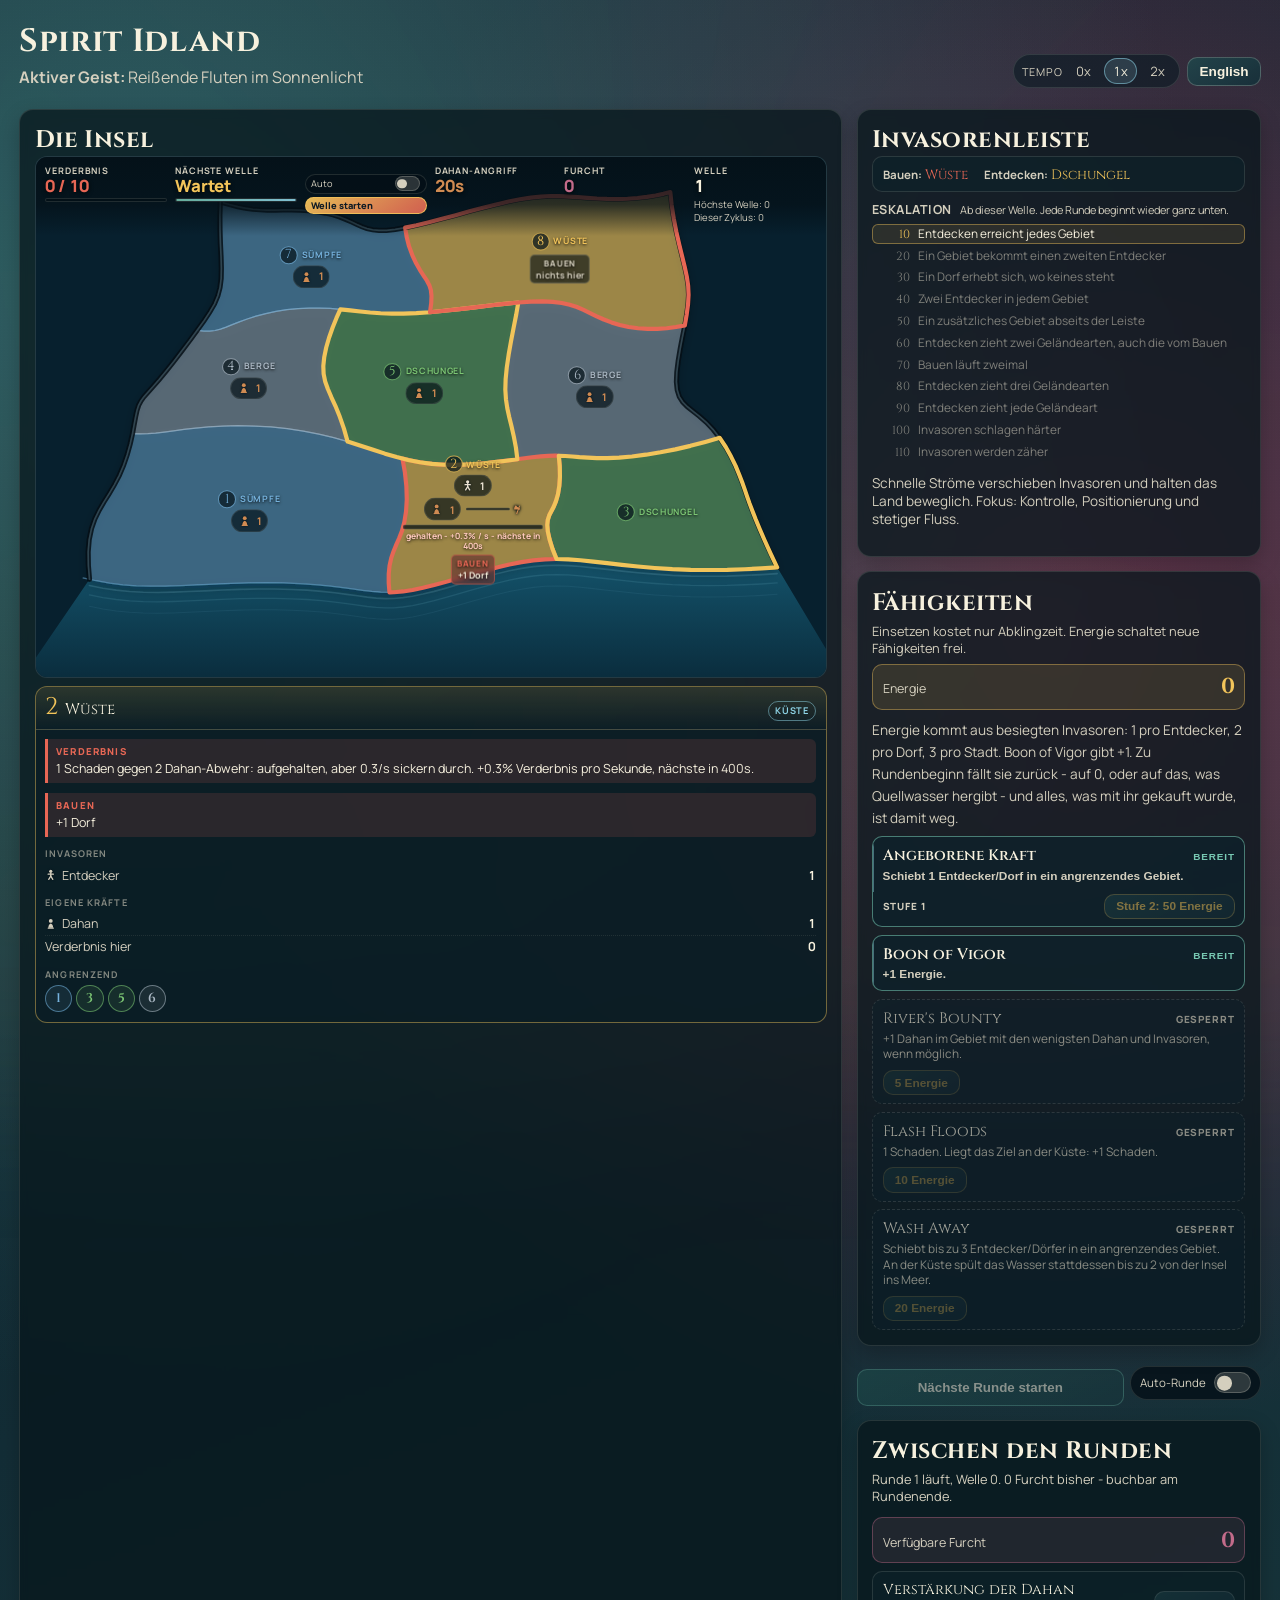
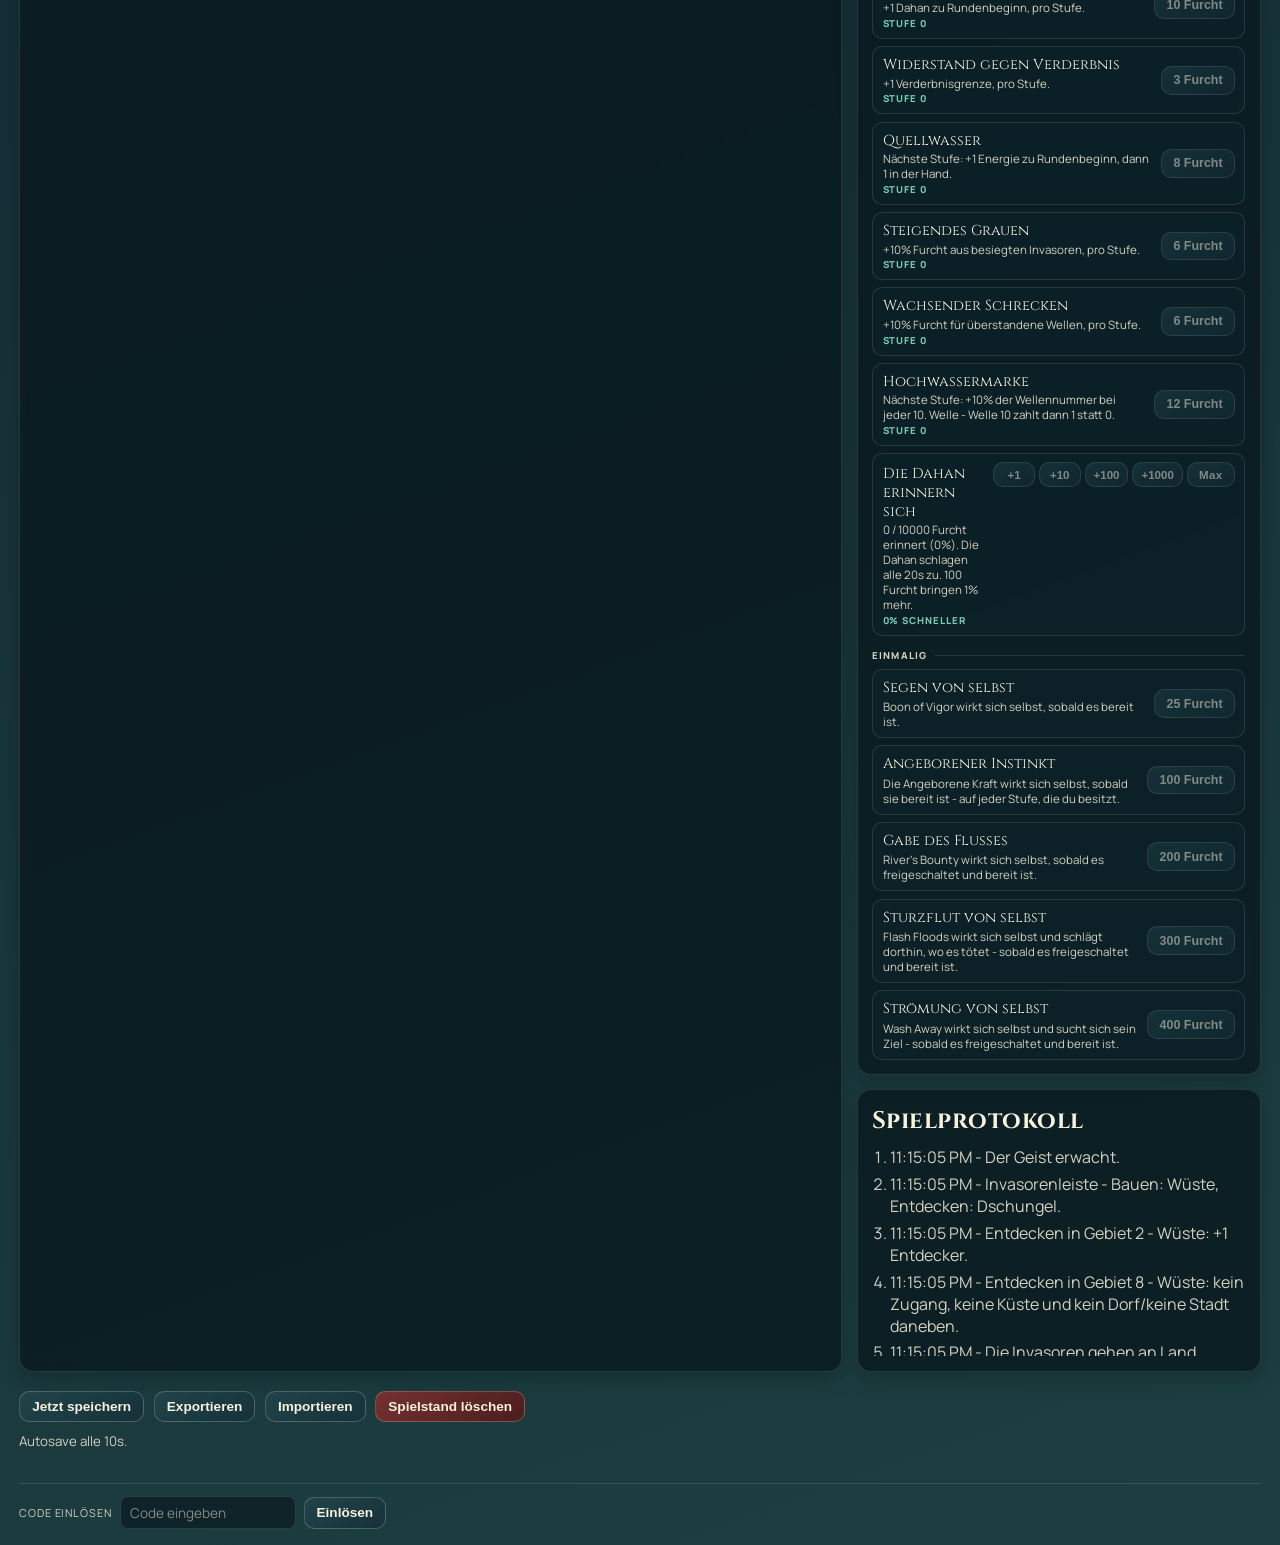
==== commit 079f5271: "Ascension added with presence shop, automation of start of new round and spending engery pushed to a" ====
--- a/index.html
+++ b/index.html
@@ -169,7 +169,11 @@
           <div class="board-hud-tile hud-round">
             <h3 id="roundLabel">Welle</h3>
             <p id="roundValue" class="value">1</p>
+            <!-- Two high scores, and the cycle one only appears once it can differ from the
+                 all-time one. Before the first ascension they are always equal, and a second
+                 identical number on the strip would be noise. -->
             <small><span id="bestWaveLabel">Hoechste Welle</span>: <span id="bestWaveValue">0</span></small>
+            <small id="cycleBestWaveRow" hidden><span id="cycleBestWaveLabel">Dieser Zyklus</span>: <span id="cycleBestWaveValue">0</span></small>
           </div>
         </div>
       </div>
@@ -255,6 +259,45 @@
         <div id="upgradeList" class="upgrade-list"></div>
       </section>
 
+      <!-- Below the shop, not above it: the shop is what the player does every round and this
+           is what they do once per cycle, so the rarer control goes further down. Absent
+           rather than dimmed until a Reclaim would pay its five Presence - every other locked
+           thing on the page is something that can be worked toward buying, and this one is not
+           for sale at any price, so a panel sitting there dead through a whole first cycle
+           would teach the wrong lesson about what a lock means here. From the first Reclaim on
+           it stays drawn even while the next payout is short, because it is where the Presence
+           already earned is held. -->
+      <section class="panel ascension" id="ascensionPanel" hidden>
+        <h2 id="ascensionTitle">Aszension</h2>
+
+        <div class="ascension-purse">
+          <span id="ascensionPresenceLabel">Praesenz</span>
+          <strong id="ascensionPresenceValue">0</strong>
+        </div>
+
+        <!-- The payout is the whole of the decision, so it is the panel's centre of gravity
+             and is patched every frame rather than left to the panel's rebuild. -->
+        <p class="ascension-payout">
+          <span id="ascensionPayoutLabel">Zurueckziehen bringt</span>
+          <strong id="ascensionPayoutValue">0</strong>
+        </p>
+        <!-- How far the next Presence still is. The payout is a root, so the figure above
+             cannot say that on its own. -->
+        <small id="ascensionNextPresence" class="ascension-next"></small>
+        <small id="ascensionGenerated" class="hint"></small>
+
+        <!-- What will be lost, stated before the button rather than after it. -->
+        <small id="ascensionLoss" class="ascension-loss"></small>
+
+        <button type="button" id="ascendBtn" class="primary-btn ascend-btn">Zurueckziehen</button>
+        <small id="ascensionHint" class="hint"></small>
+
+        <div class="ascension-shop">
+          <h3 id="ascensionShopLabel">Was Praesenz freischaltet</h3>
+          <div id="presenceList" class="upgrade-list"></div>
+        </div>
+      </section>
+
       <section class="panel log">
         <h2 id="logTitle">Spielprotokoll</h2>
         <ol id="eventLog"></ol>
@@ -290,6 +333,10 @@
       <input id="redeemInput" class="redeem-input" type="text" autocomplete="off" spellcheck="false" placeholder="Code eingeben">
       <button type="submit" id="redeemBtn" class="small-btn">Einloesen</button>
       <button type="button" id="playtestHideBtn" class="small-btn playtest-tool" hidden>Playtest-Werkzeuge ausblenden</button>
+      <!-- The cycle's Fear ledger. Unlike the grants it changes no number, so it has no purse
+           to live inside: it spans two of them - what the rounds banked and what the shop took
+           - and belongs with the tools rather than in either. -->
+      <span id="playtestFearTally" class="playtest-tally playtest-tool" hidden></span>
       <span id="redeemStatus" class="redeem-status" role="status"></span>
     </form>
   </footer>
--- a/app.css
+++ b/app.css
@@ -6,6 +6,9 @@
   --ink-1: #d4cfbe;
   --accent-energy: #f2c45a;
   --accent-fear: #c26b8a;
+  /* Presence, and deliberately nowhere near the Fear rose. The two currencies are not
+     interchangeable, so their numbers must not be mistakable for each other at a glance. */
+  --accent-presence: #a68fd8;
   --accent-pressure: #e76755;
   --accent-calm: #78c9b3;
   /* Token inks, taken from the physical components: the Invaders are white plastic, the
@@ -452,11 +455,18 @@
  * ------------------------------------------------------------------ */
 
 .auto-switch {
+  /* The three sizes of the switch are these three numbers and nothing else, so a home that
+     needs a bigger one sets them rather than redrawing the switch. The knob's travel is
+     derived from them below and never written by hand. */
+  --track-w: 1.6rem;
+  --track-h: 0.9rem;
+  --knob: 0.6rem;
+  --knob-inset: 0.1rem;
   position: relative;
   flex: none;
   display: inline-block;
-  width: 1.6rem;
-  height: 0.9rem;
+  width: var(--track-w);
+  height: var(--track-h);
   border-radius: 999px;
   background: rgba(247, 241, 222, 0.16);
   border: 1px solid rgba(247, 241, 222, 0.22);
@@ -467,9 +477,9 @@
   content: "";
   position: absolute;
   top: 50%;
-  left: 0.1rem;
-  width: 0.6rem;
-  height: 0.6rem;
+  left: var(--knob-inset);
+  width: var(--knob);
+  height: var(--knob);
   border-radius: 50%;
   background: var(--ink-1);
   transform: translate(0, -50%);
@@ -482,10 +492,12 @@
   border-color: var(--accent-calm);
 }
 
+/* Across the padding box, less the knob and its inset at each end. The 2px is the track's own
+   border, which the knob is positioned inside of. */
 .ability-auto input:checked ~ .auto-switch::after,
 .hud-btn.is-on .auto-switch::after {
   background: var(--ink-0);
-  transform: translate(0.78rem, -50%);
+  transform: translate(calc(var(--track-w) - var(--knob) - 2 * var(--knob-inset) - 2px), -50%);
 }
 
 /* The gate is the one moment the game is waiting on the player rather than the other way
@@ -1075,6 +1087,49 @@
 
 .upgrade-divider.is-sold-out::after { opacity: 0.45; }
 
+/* The same heading, made into the handle that folds the half below it. Stripped back to the
+   divider it already was - no button chrome, no box - so the list keeps its shape whether the
+   record is open or shut, and only the caret and the pointer say it can be clicked. */
+.upgrade-fold {
+  width: 100%;
+  border: 0;
+  border-top: 1px solid var(--panel-border);
+  background: none;
+  font-family: inherit;
+  text-align: left;
+  cursor: pointer;
+}
+
+.upgrade-divider.is-sold-out.upgrade-fold {
+  padding: 0.85rem 0 0.1rem;
+}
+
+.upgrade-fold:hover { color: var(--ink-0); }
+.upgrade-fold:focus-visible { outline: 2px solid #8ed3e6; outline-offset: 2px; }
+
+/* A triangle pointing at what it will do: right while the half is shut, down once it is open. */
+.upgrade-fold-caret {
+  width: 0;
+  height: 0;
+  border-top: 0.3rem solid transparent;
+  border-bottom: 0.3rem solid transparent;
+  border-left: 0.36rem solid currentColor;
+  transition: transform 120ms ease;
+}
+
+.upgrade-fold[aria-expanded="true"] .upgrade-fold-caret { transform: rotate(90deg); }
+
+/* The rows behind the fold. Its own grid, because it is one item of the list's grid and would
+   otherwise stack its rows flush against each other. */
+.upgrade-fold-body {
+  display: grid;
+  gap: 0.45rem;
+}
+
+/* Needed, and not redundant: `display: grid` above outranks the browser's own rule for the
+   hidden attribute, so without this the folded half would stay on screen. */
+.upgrade-fold-body[hidden] { display: none; }
+
 /* Owned rows are kept legible - they are the record of what you bought - but drained of the
    contrast the buyable ones use to ask for attention. */
 .upgrade.is-sold-out {
@@ -1098,23 +1153,9 @@
   opacity: 0.85;
 }
 
-/* Not for sale yet, and not because of the price. The row stays fully readable - what is
-   behind the gate is the reason to finish the catalogue, so hiding it would hide the goal -
-   but it is drained of the warm border the affordable rows wear, and its price reads as a
-   label rather than as an offer. */
-.upgrade.is-locked {
-  border-style: dashed;
-  border-color: rgba(255, 255, 255, 0.1);
-  background: rgba(13, 34, 43, 0.35);
-}
-
-.upgrade-locked {
-  font-size: 0.6rem;
-  font-weight: 700;
-  letter-spacing: 0.06em;
-  color: var(--ink-1);
-  opacity: 0.9;
-}
+/* A row still waiting on its Presence unlock has no styling here because it has no row: the
+   shop leaves it out entirely rather than drawing a dead one (renderShop). Gone with it,
+   `.upgrade.is-locked` and `.upgrade-locked`. */
 
 .upgrade-buy {
   margin: 0;
@@ -1177,6 +1218,27 @@
   gap: 0.4rem;
 }
 
+/* The one switch that does not sit on a tight line. Its neighbour is the biggest control in
+   the rail, and beside it a slider cut for the HUD strip reads as a speck - so this one is
+   drawn at half again the size, and its label stacks onto two lines so the pill grows with the
+   switch instead of sprawling sideways. Where the label breaks is the locale's own business:
+   "Auto-Runde" and "Auto round" do not break in the same place. */
+.round-controls .auto-toggle {
+  padding: 0.34rem 0.55rem;
+  gap: 0.5rem;
+  font-size: 0.72rem;
+  line-height: 1.15;
+  white-space: pre-line;
+  text-align: left;
+}
+
+.round-controls .auto-switch {
+  --track-w: 2.3rem;
+  --track-h: 1.3rem;
+  --knob: 0.92rem;
+  --knob-inset: 0.14rem;
+}
+
 .round-controls .primary-btn { flex: 1; }
 
 /* Always available, whatever is left in the purse: the shop must never hold a round
@@ -1185,6 +1247,127 @@
   text-align: center;
   border-color: rgba(120, 201, 179, 0.55);
   background: linear-gradient(150deg, rgba(31, 84, 80, 0.95), rgba(23, 55, 60, 0.95));
+}
+
+/* ------------------------------------------------------------------ *
+ * The ascension panel                                                  *
+ *                                                                      *
+ * Everything here is in the Presence violet rather than the shop's rose. The two currencies
+ * are not interchangeable, so the two catalogues must not be mistakable for one another at a
+ * glance - which is the whole reason Presence has a hue of its own.
+ * ------------------------------------------------------------------ */
+
+.ascension-purse {
+  display: flex;
+  align-items: baseline;
+  justify-content: space-between;
+  gap: 0.5rem;
+  margin: 0.5rem 0;
+  padding: 0.45rem 0.6rem;
+  border: 1px solid rgba(166, 143, 216, 0.4);
+  border-radius: 10px;
+  background: rgba(166, 143, 216, 0.12);
+  font-size: 0.78rem;
+  color: var(--ink-1);
+}
+
+.ascension-purse strong {
+  font-family: "Cinzel", "Times New Roman", serif;
+  font-size: 1.35rem;
+  color: var(--accent-presence);
+  font-variant-numeric: tabular-nums;
+  margin-left: auto;
+}
+
+/* The payout is the whole of the decision, so it gets the panel's largest number - larger than
+   the purse above it, which is only the standing balance. */
+.ascension-payout {
+  display: flex;
+  align-items: baseline;
+  justify-content: space-between;
+  gap: 0.5rem;
+  margin: 0.6rem 0 0.15rem;
+  font-size: 0.78rem;
+  color: var(--ink-1);
+}
+
+.ascension-payout strong {
+  font-family: "Cinzel", "Times New Roman", serif;
+  font-size: 1.7rem;
+  line-height: 1;
+  color: var(--accent-presence);
+  font-variant-numeric: tabular-nums;
+}
+
+/* How far the next Presence still is. It sits directly under the payout, tight against it,
+   because it is the same figure read forward - the gap, not a second reading of the purse.
+   Presence-tinted rather than plain hint grey, so it is legible as belonging to the number
+   above it, but small enough that it never competes with it. */
+.ascension-next {
+  display: block;
+  margin: 0 0 0.35rem;
+  font-size: 0.68rem;
+  color: rgba(166, 143, 216, 0.85);
+  font-variant-numeric: tabular-nums;
+}
+
+/* What will be lost, and it wears the page's warning colour because it is the only text on the
+   page describing something that cannot be undone. Above the button, never below it. */
+.ascension-loss {
+  display: block;
+  margin: 0.5rem 0 0.6rem;
+  padding: 0.4rem 0.55rem;
+  border-left: 2px solid rgba(231, 103, 85, 0.6);
+  background: rgba(231, 103, 85, 0.08);
+  font-size: 0.68rem;
+  line-height: 1.45;
+  color: var(--ink-1);
+}
+
+.ascend-btn {
+  width: 100%;
+  border-color: rgba(166, 143, 216, 0.55);
+  background: linear-gradient(150deg, rgba(64, 51, 104, 0.95), rgba(38, 33, 62, 0.95));
+}
+
+/* Armed: one click in, one click from committing. It changes colour rather than only text,
+   because the text is the same length in both states and a word alone is easy to click past. */
+.ascend-btn.is-armed {
+  border-color: rgba(231, 103, 85, 0.85);
+  background: linear-gradient(150deg, rgba(120, 45, 40, 0.95), rgba(74, 32, 34, 0.95));
+  color: var(--ink-0);
+}
+
+.ascension-shop {
+  margin-top: 0.9rem;
+  padding-top: 0.7rem;
+  border-top: 1px solid var(--panel-border);
+}
+
+.ascension-shop h3 {
+  margin: 0 0 0.5rem;
+  font-size: 0.68rem;
+  font-weight: 700;
+  letter-spacing: 0.08em;
+  text-transform: uppercase;
+  color: var(--ink-1);
+  opacity: 0.75;
+}
+
+/* A Presence row reads like a shop row on purpose - same shape, same weights - and differs
+   only in hue. It is the same kind of decision, in the other currency. */
+.upgrade.is-presence.is-affordable {
+  border-color: rgba(166, 143, 216, 0.5);
+}
+
+.upgrade.is-presence .upgrade-buy {
+  border-color: rgba(166, 143, 216, 0.45);
+  color: var(--accent-presence);
+}
+
+.upgrade.is-presence .upgrade-buy:not(:disabled):hover {
+  border-color: rgba(166, 143, 216, 0.85);
+  background: rgba(166, 143, 216, 0.18);
 }
 
 /* ------------------------------------------------------------------ *
@@ -1810,6 +1993,9 @@
      motion. Only the knob's slide goes. */
   .auto-switch,
   .auto-switch::after,
+  /* The caret still turns to say which way the fold is set - which way it points is the cue,
+     and a state is not motion. Only the sweep between the two states goes. */
+  .upgrade-fold-caret,
   .ability-sweep { transition: none; animation: none; }
 
   /* The payout still has to be readable without the pop, so it holds at full opacity for as
@@ -1922,6 +2108,15 @@
 .redeem-input:focus-visible {
   outline: 2px solid rgba(142, 211, 230, 0.6);
   outline-offset: 1px;
+}
+
+/* The cycle's Fear ledger, in the shop's rose because Fear is what it counts. Tabular figures
+   so the numbers do not jitter sideways while a round pays out. */
+.playtest-tally {
+  font-size: 0.72rem;
+  color: var(--accent-fear);
+  font-variant-numeric: tabular-nums;
+  white-space: nowrap;
 }
 
 /* One line that says what the last attempt did. It holds its height whether or not it has
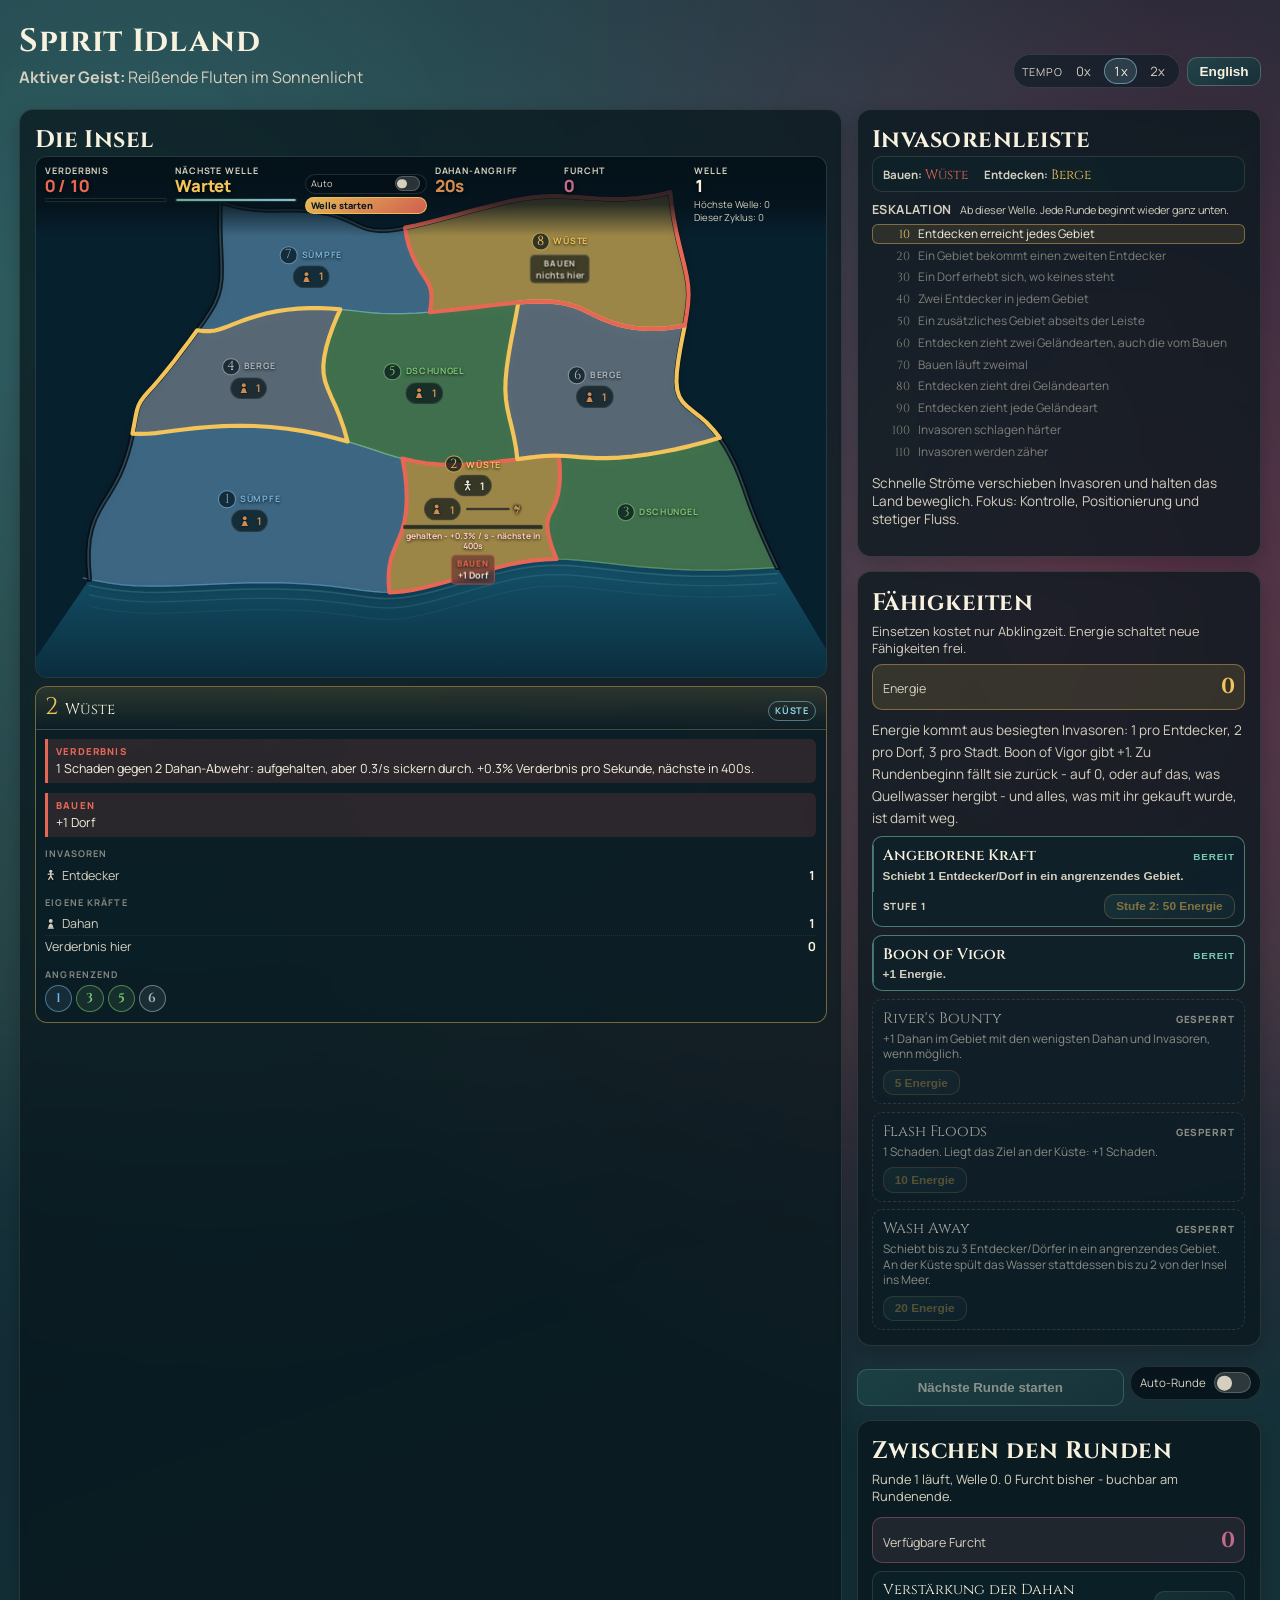
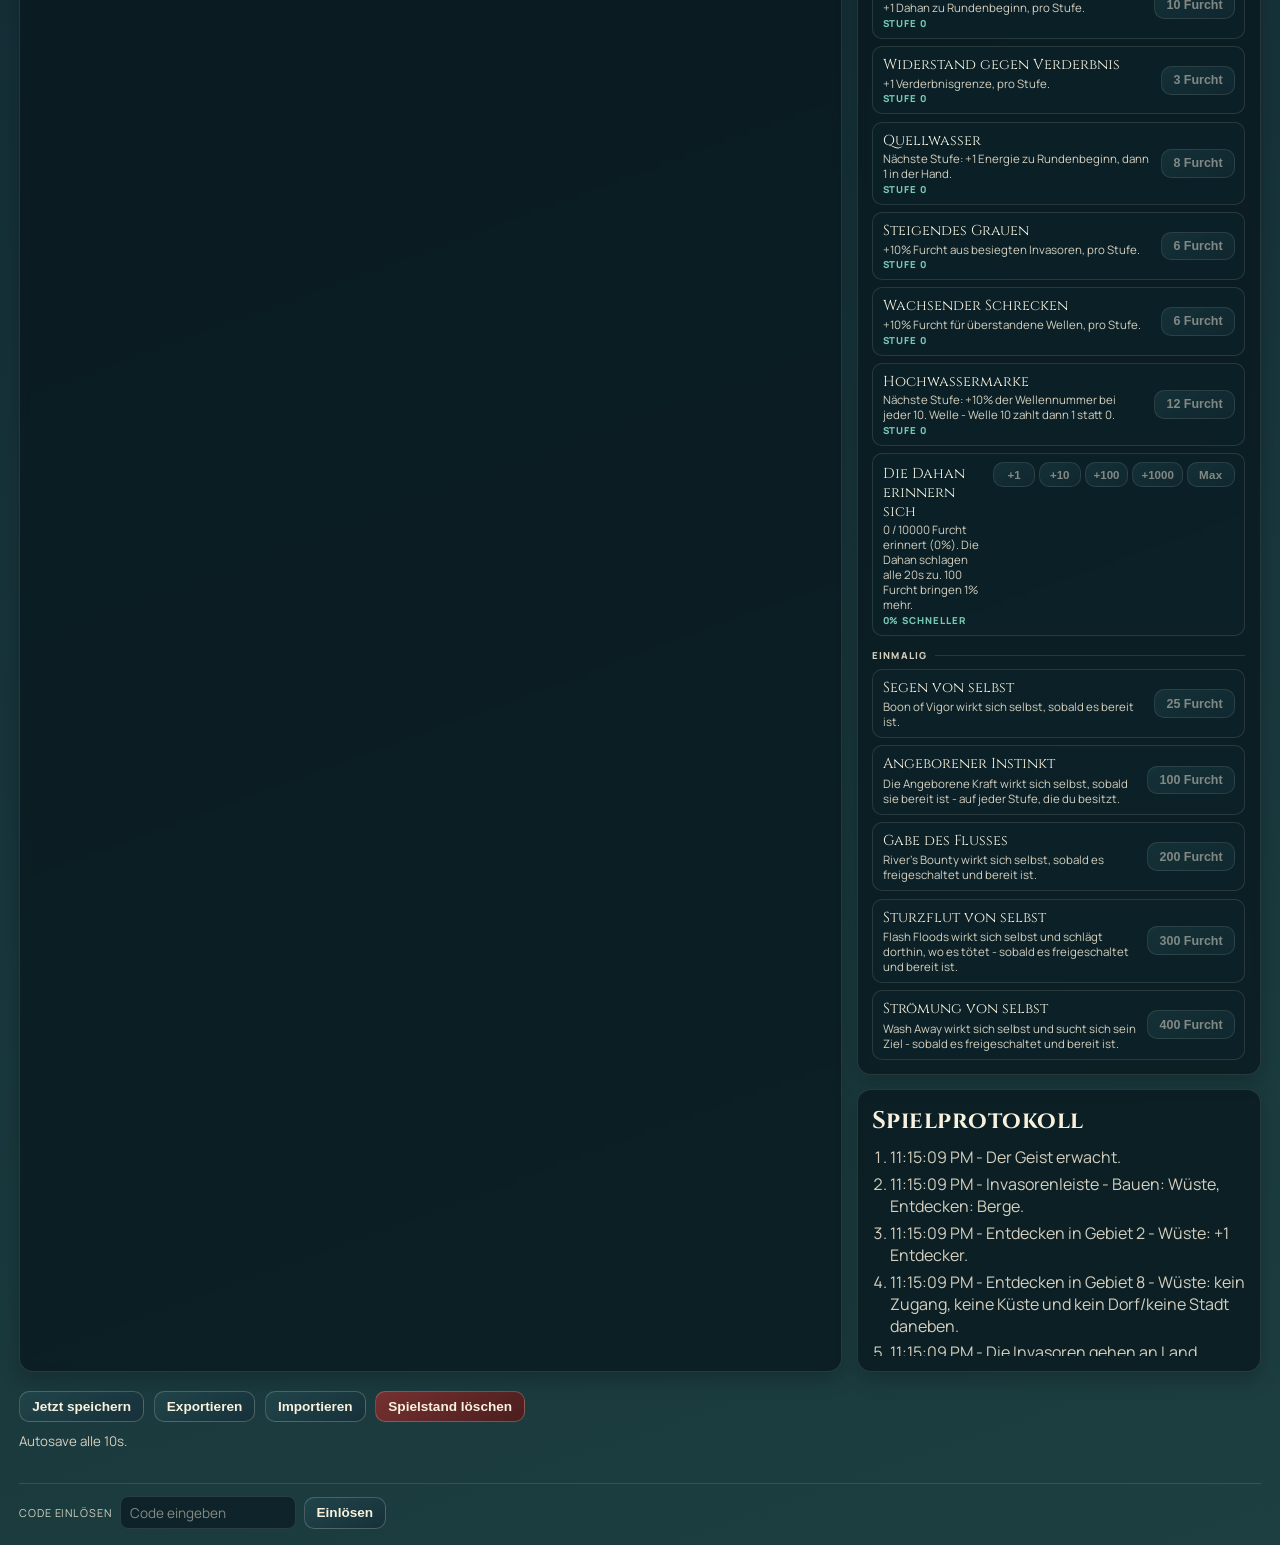
==== commit e88b5a4c: "Presence now multiplies Fear generation while it sits unspent Every point of held Presence adds 1% t" ====
--- a/index.html
+++ b/index.html
@@ -274,6 +274,9 @@
           <span id="ascensionPresenceLabel">Praesenz</span>
           <strong id="ascensionPresenceValue">0</strong>
         </div>
+        <!-- Only drawn while it says something: at 0 Presence the bonus is 0% and the line
+             would just be another zero to read. -->
+        <small id="ascensionPresenceBonus" class="ascension-bonus"></small>
 
         <!-- The payout is the whole of the decision, so it is the panel's centre of gravity
              and is patched every frame rather than left to the panel's rebuild. -->
@@ -289,7 +292,7 @@
         <!-- What will be lost, stated before the button rather than after it. -->
         <small id="ascensionLoss" class="ascension-loss"></small>
 
-        <button type="button" id="ascendBtn" class="primary-btn ascend-btn">Zurueckziehen</button>
+        <button type="button" id="ascendBtn" class="primary-btn ascend-btn">Aufsteigen</button>
         <small id="ascensionHint" class="hint"></small>
 
         <div class="ascension-shop">
--- a/app.css
+++ b/app.css
@@ -1279,6 +1279,16 @@
   margin-left: auto;
 }
 
+/* What the purse above is worth left unspent, in the same tint as the number it is explaining
+   and small enough that it reads as a footnote to it rather than a second stat. */
+.ascension-bonus {
+  display: block;
+  margin: -0.2rem 0 0.5rem;
+  font-size: 0.68rem;
+  color: rgba(166, 143, 216, 0.85);
+  font-variant-numeric: tabular-nums;
+}
+
 /* The payout is the whole of the decision, so it gets the panel's largest number - larger than
    the purse above it, which is only the standing balance. */
 .ascension-payout {
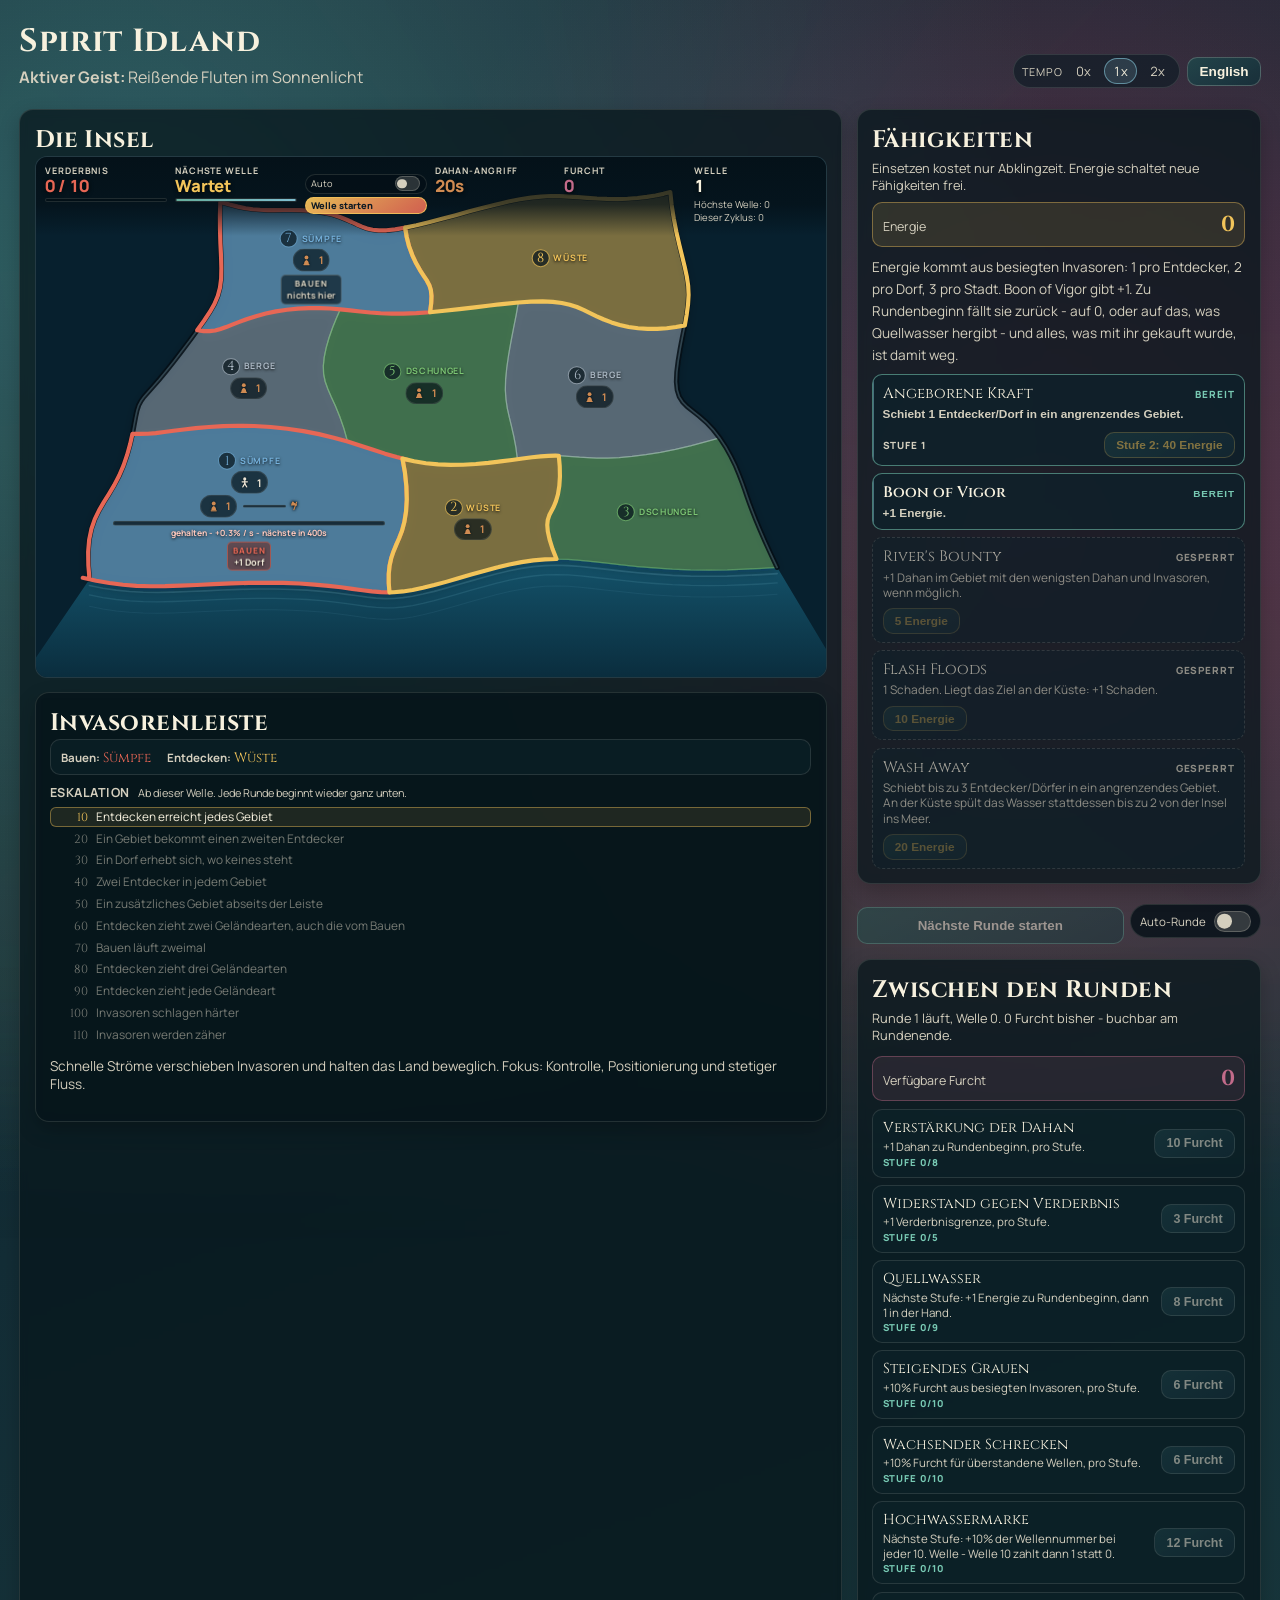
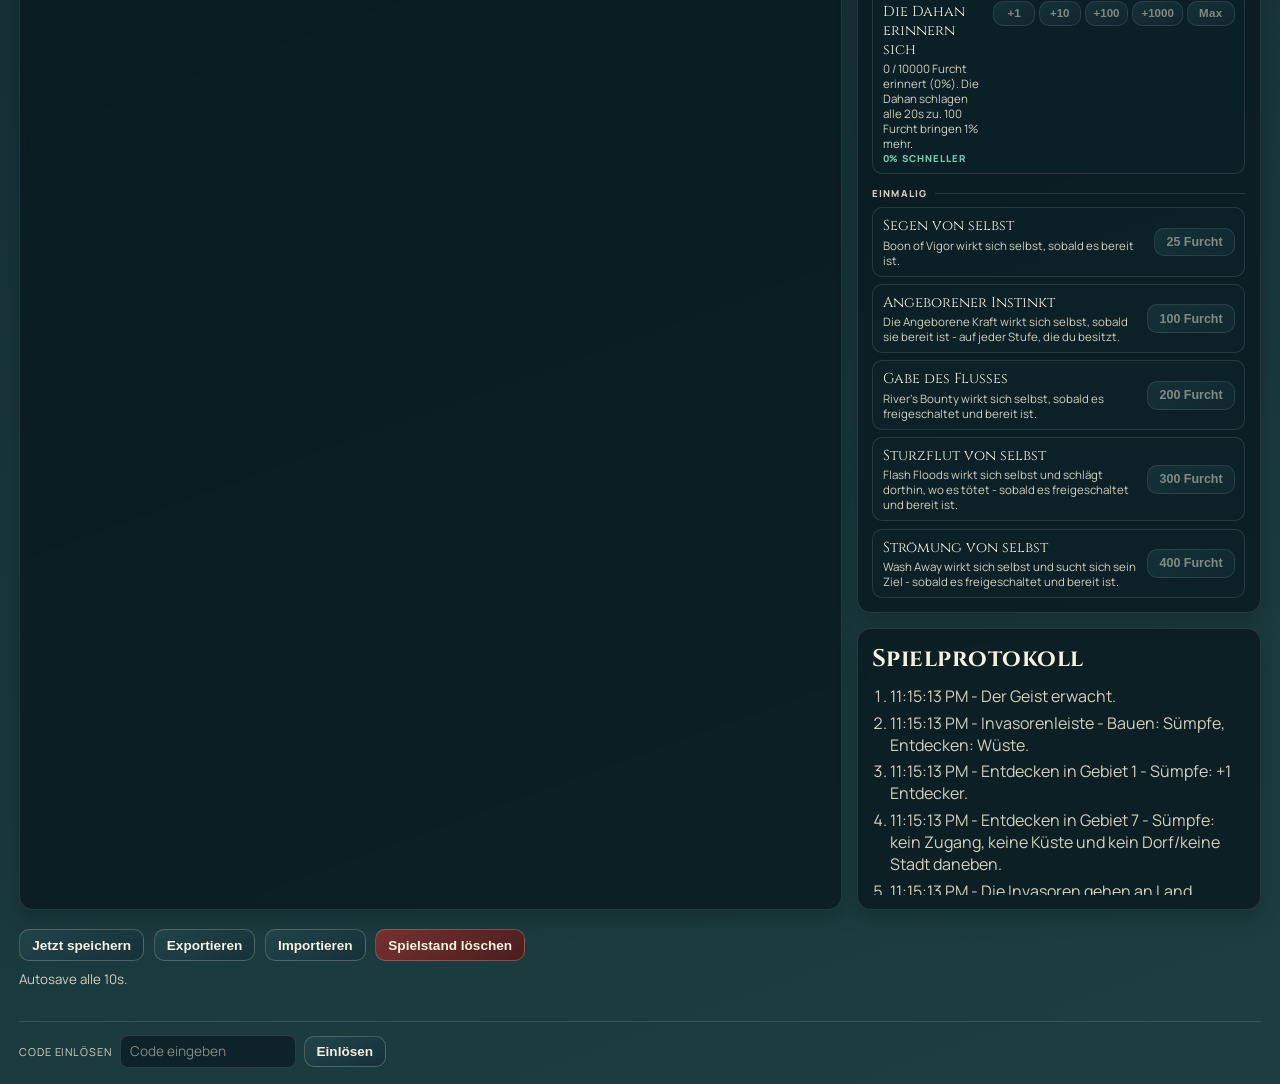
==== commit 84c59ffb: "UI Changes, presence upgrades for automation discount Co-Authored-By: Claude Opus 5 <noreply@anthrop" ====
--- a/index.html
+++ b/index.html
@@ -178,14 +178,11 @@
         </div>
       </div>
       <div id="landDetail" class="land-detail"></div>
-    </section>
-
-    <!-- The rail sits beside the board rather than under it, so the shop can appear the
-         instant a round ends without pushing the frozen board off screen. -->
-    <div class="rail">
-      <!-- What the next wave brings, and who is bringing it. Beside the board rather than
-           above it: with the vitals now on the map, nothing needs the full-width row that
-           used to push the island below the fold. -->
+
+      <!-- What the next wave brings, and who is bringing it. Under the map rather than in the
+           rail: that leaves the rail's top slot for Abilities, so on a wide screen the cards a
+           running round is actually spent on sit level with the board they act on, instead of
+           queued behind the track. -->
       <section class="panel track">
         <h2 id="invaderTrackTitle">Invasorenleiste</h2>
         <div class="track-strip">
@@ -206,7 +203,11 @@
 
         <p id="spiritTraits" class="hint"></p>
       </section>
-
+    </section>
+
+    <!-- The rail sits beside the board rather than under it, so the shop can appear the
+         instant a round ends without pushing the frozen board off screen. -->
+    <div class="rail">
       <!-- Energy lives here rather than in the HUD: it is only ever read next to what it
            buys, and every one of those things is in this panel. -->
       <section class="panel abilities">
--- a/app.css
+++ b/app.css
@@ -382,6 +382,21 @@
   50% { filter: brightness(1.45); }
 }
 
+/* The instant the round ends, not the state that follows it - round-ended can hold indefinitely
+   and only says "frozen", so the boundary itself gets one loud beat on the tile that caused it.
+   Body-level and time-boxed by activeRoundEndFx, the same fx-expiry pattern the defeat and Blight
+   chips use, rather than a class the tile keeps - a flash that did not end would just be a second
+   is-critical throb. */
+.round-end-flash .hud-blight {
+  animation: roundend-flash 1.1s ease-out;
+}
+
+@keyframes roundend-flash {
+  0% { filter: brightness(1); }
+  15% { filter: brightness(2) saturate(1.4); }
+  100% { filter: brightness(1); }
+}
+
 /* The wave timer resets by jumping back to full; animating that jump reads as the timer
    running backwards, so only its drain is eased. */
 .hud-wave .meter-fill { transition: width 0.12s linear; }
@@ -786,11 +801,16 @@
   padding: 0.5rem 0.6rem;
 }
 
+/* Wraps rather than overflows: at the rail's narrowest a long name, a Focus price and a long
+   state ("Ziel wahlen") together outrun the card, and a second right-aligned line is a far
+   better answer than a clipped name. */
 .ability-head {
-  display: flex;
+  position: relative;
+  display: flex;
+  flex-wrap: wrap;
   align-items: baseline;
   justify-content: space-between;
-  gap: 0.5rem;
+  gap: 0.35rem 0.5rem;
 }
 
 .ability-name {
@@ -798,14 +818,65 @@
   font-size: 0.94rem;
 }
 
+/* A fixed slot, right-aligned, so the Focus pill beside it holds still. Everything the state
+   says while a round runs is either the ready label or a countdown, and those churn every
+   second - without a floor here the pill would step left and right on the tick from 10s to 9s
+   and again on the way to Ready. 2.6rem clears the widest of them ("Bereit", 2.48rem) with
+   tabular digits keeping every countdown narrower still.
+   The armed label is the one thing that outgrows the slot - "Ziel wahlen" is nearly twice as
+   wide - and it pushes the pill left when it appears. That is a shift the player caused with a
+   click and undoes with the next one, not a twitch on a timer, and reserving room for it would
+   leave a 5rem hole on every card that is not armed. */
 .ability-state {
+  min-width: 2.6rem;
   font-size: 0.62rem;
   font-weight: 800;
   letter-spacing: 0.09em;
   text-transform: uppercase;
   font-variant-numeric: tabular-nums;
-  color: var(--ink-1);
-}
+  text-align: right;
+  color: var(--ink-1);
+}
+
+/* The right end of the top line: the Focus price, then the state. The two travel together so
+   the state keeps its place hard against the card's edge whether or not the pill is beside it. */
+.ability-marks {
+  display: inline-flex;
+  align-items: baseline;
+  flex: 0 0 auto;
+  margin-left: auto;
+  gap: 0.4rem;
+}
+
+/* Focus is a pill, not a price bar. It is bought over and over and all it does is shorten the
+   countdown it stands next to, so it is cut to that countdown's size - the same footnote type -
+   and wears Energy's gold on its outline rather than a filled button's weight. The foot below is
+   left to the purchases that change what the card is: the unlock and the next tier. */
+.ability-focus {
+  width: auto;
+  margin: 0;
+  padding: 0.1rem 0.42rem;
+  border: 1px solid rgba(242, 196, 90, 0.45);
+  border-radius: 999px;
+  background: transparent;
+  font-size: 0.62rem;
+  font-weight: 800;
+  letter-spacing: 0.06em;
+  text-transform: uppercase;
+  font-variant-numeric: tabular-nums;
+  white-space: nowrap;
+  color: var(--accent-energy);
+  cursor: pointer;
+}
+
+/* No lift on hover: a button this small sitting inside a card reads as part of the line, and a
+   line that jumps is a line that looks broken. */
+.ability-focus:hover {
+  transform: none;
+  border-color: rgba(242, 196, 90, 0.8);
+}
+
+.ability-focus:disabled { cursor: default; opacity: 0.45; }
 
 .ability-text {
   font-size: 0.74rem;
@@ -889,14 +960,24 @@
 .ability.is-tiered.is-castable,
 .ability.is-automated.is-castable { cursor: pointer; }
 
+/* On a two-part card the head is a row of the card's grid rather than a line inside the body,
+   so it carries the padding the body used to give it. */
+.ability.is-tiered > .ability-head,
+.ability.is-automated > .ability-head {
+  padding: 0.5rem 0.6rem 0.15rem;
+}
+
+/* The cast button is the description line and nothing else: the head left it when Focus moved
+   onto that line - a button cannot hold a button - and the sweep left with it, up to the card,
+   so the cooldown still washes across the whole tile. The button picks up the side and bottom
+   padding the .ability-body used to give it, so head and text still read as one block. */
 .ability-cast {
   position: relative;
   width: 100%;
   margin: 0;
-  padding: 0;
-  overflow: hidden;
+  padding: 0 0.6rem 0.5rem;
   border: 0;
-  border-radius: 10px 10px 0 0;
+  border-radius: 0;
   background: transparent;
   text-align: left;
   cursor: pointer;
@@ -904,9 +985,16 @@
 
 .ability-cast:disabled { cursor: default; }
 
-.ability-cast:focus-visible { outline: 2px solid #8ed3e6; outline-offset: -2px; }
+/* Keyboard focus lands on the cast button, but what is being cast is the card. Now that the
+   button is only the description line, a ring drawn round it would read as text selected rather
+   than as an ability picked, so the card wears it instead. */
+.ability:has(.ability-cast:focus-visible) {
+  outline: 2px solid #8ed3e6;
+  outline-offset: 2px;
+}
 
 .ability-foot {
+  position: relative;
   display: flex;
   align-items: center;
   justify-content: space-between;
@@ -1241,6 +1329,13 @@
 
 .round-controls .primary-btn { flex: 1; }
 
+/* Reuses wave-call rather than a keyframe of its own: the wave gate already trained the
+   player that a pulsing button is the one waiting on a click, and Start Next Round is the same
+   kind of wait one level up. */
+.round-ended .round-controls .primary-btn {
+  animation: wave-call 1.5s ease-in-out infinite;
+}
+
 /* Always available, whatever is left in the purse: the shop must never hold a round
    hostage to spending. */
 .primary-btn {
@@ -1375,6 +1470,10 @@
   color: var(--accent-presence);
 }
 
+/* The discount ladders put a tier chip on a Presence row for the first time. It takes the
+   panel's hue rather than the Fear shop's, so the row stays one colour top to bottom. */
+.upgrade.is-presence .upgrade-tier { color: var(--accent-presence); }
+
 .upgrade.is-presence .upgrade-buy:not(:disabled):hover {
   border-color: rgba(166, 143, 216, 0.85);
   background: rgba(166, 143, 216, 0.18);
@@ -1393,6 +1492,28 @@
   border-radius: 12px;
   overflow: hidden;
   background: #07202e;
+}
+
+/* Frozen once a round ends: the island goes dim and grey, standing in for the countdowns that
+   have already gone still, so "nothing here is live" is a read rather than something inferred
+   from a HUD value showing "-".
+
+   Deliberately not set on .board-frame, which would take the HUD strip down with it - a filter
+   on a parent cannot be lifted by a child. The strip holds the round's closing figures and the
+   Blight tile's end-of-round flash, and both have to stay bright over a dead board. So the map
+   layers are dimmed one by one instead, and the strip laid over them is left alone. */
+.board-frame > svg,
+.board-overlay,
+.board .land-detail,
+.board .panel.track {
+  transition: filter 0.5s ease;
+}
+
+.round-ended .board-frame > svg,
+.round-ended .board-overlay,
+.round-ended .board .land-detail,
+.round-ended .board .panel.track {
+  filter: grayscale(0.6) brightness(0.72) saturate(0.75);
 }
 
 /* Direct child only: the token sprites inside the chip overlay are also svg, and a
@@ -1836,6 +1957,13 @@
 .unit-dahan { color: var(--dahan-ink); }
 
 /* ---------- land detail ---------- */
+
+/* Now the board's third stacked child, under the land detail card, rather than the rail's
+   first: the rail's flex gap doesn't reach here, so the spacing above it is set by hand to
+   match. */
+.board .panel.track {
+  margin-top: 0.9rem;
+}
 
 .land-detail {
   margin-top: 0.55rem;
@@ -2006,7 +2134,13 @@
   /* The caret still turns to say which way the fold is set - which way it points is the cue,
      and a state is not motion. Only the sweep between the two states goes. */
   .upgrade-fold-caret,
-  .ability-sweep { transition: none; animation: none; }
+  .ability-sweep,
+  /* The board still goes dim and grey when a round ends - that is a state, not motion - it
+     just gets there in a jump instead of a half-second fade. */
+  .board-frame > svg,
+  .board-overlay,
+  .board .land-detail,
+  .board .panel.track { transition: none; animation: none; }
 
   /* The payout still has to be readable without the pop, so it holds at full opacity for as
      long as the fx is fresh instead of animating to it. */
@@ -2016,6 +2150,11 @@
   .land-ring.is-wave-target,
   .land-ring.is-explore-target { animation: none; }
   .hud-blight .meter-fill.is-critical { animation: none; }
+  /* The one-shot round-end flash and the Start Next Round pulse are both pure motion with no
+     state of their own to fall back to, so reduced motion drops them outright rather than
+     freezing them mid-brightness. */
+  .round-end-flash .hud-blight,
+  .round-ended .round-controls .primary-btn { animation: none; }
 }
 
 #eventLog {
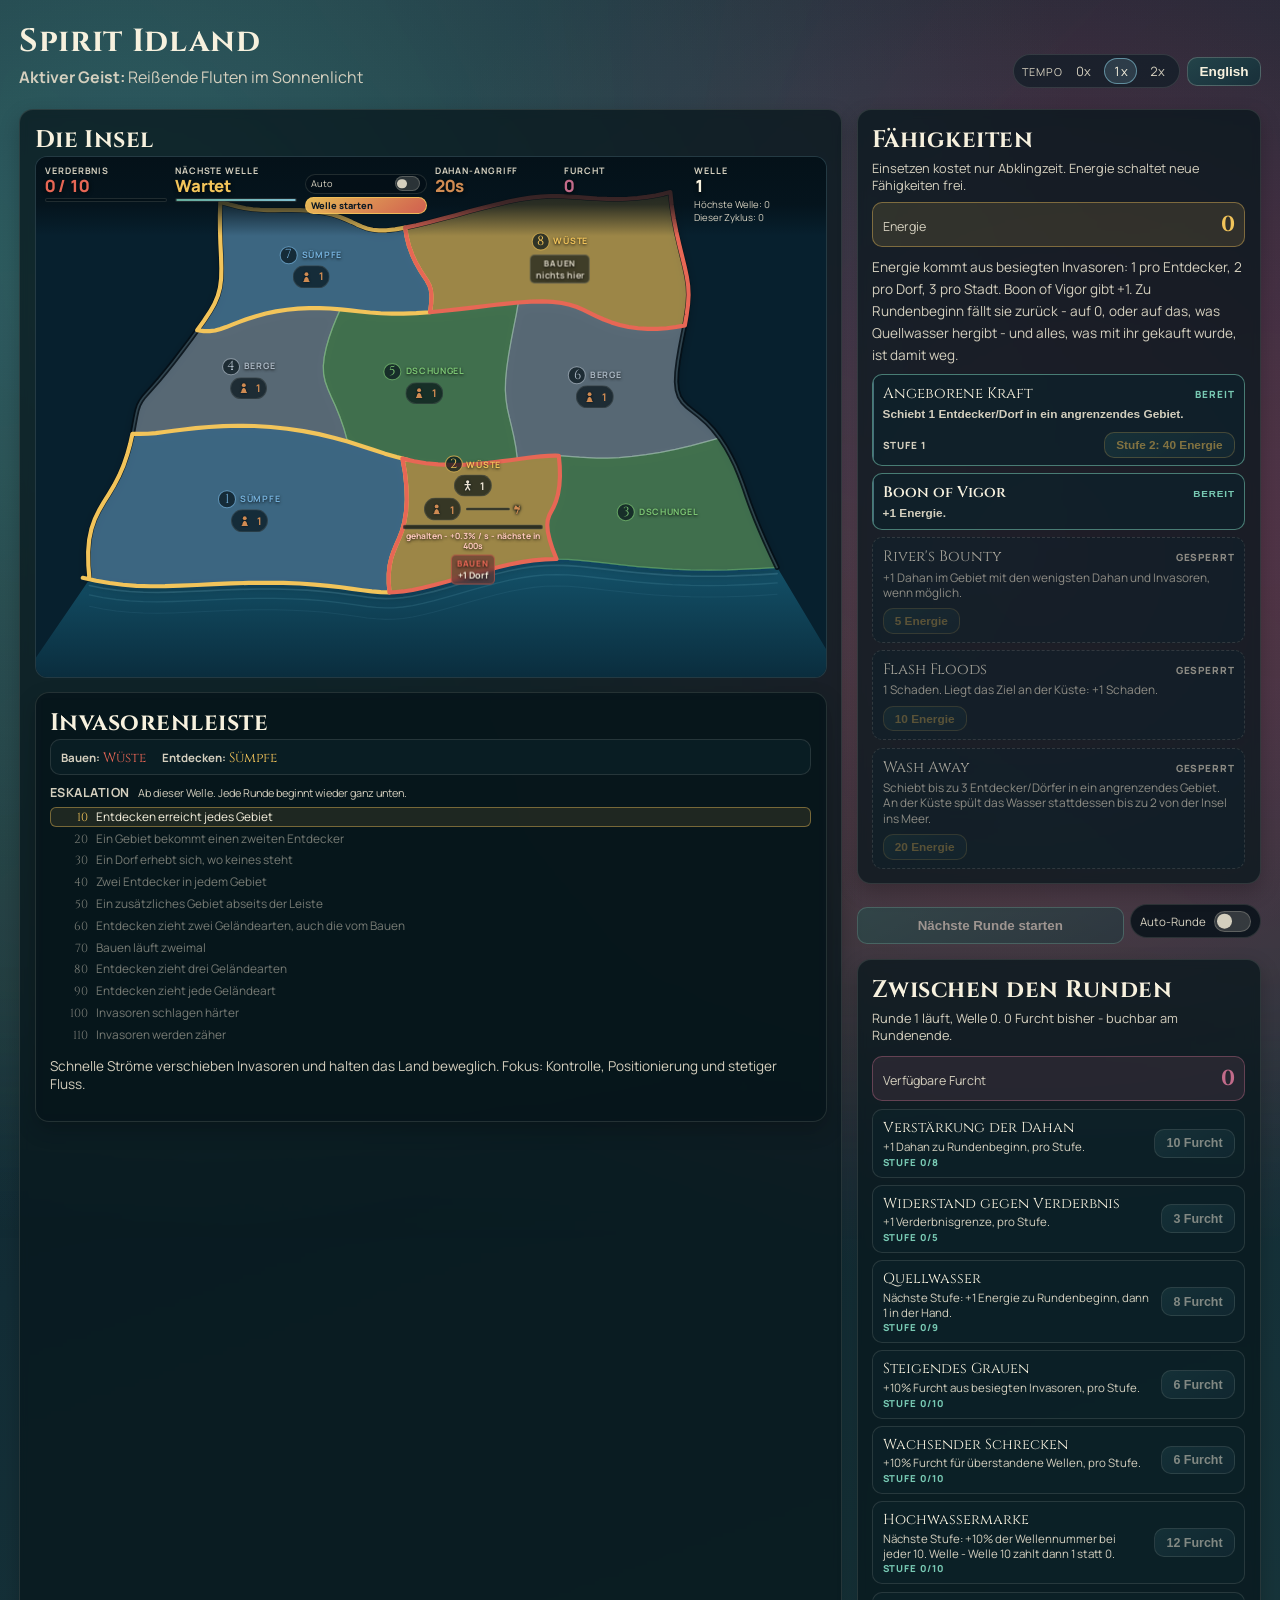
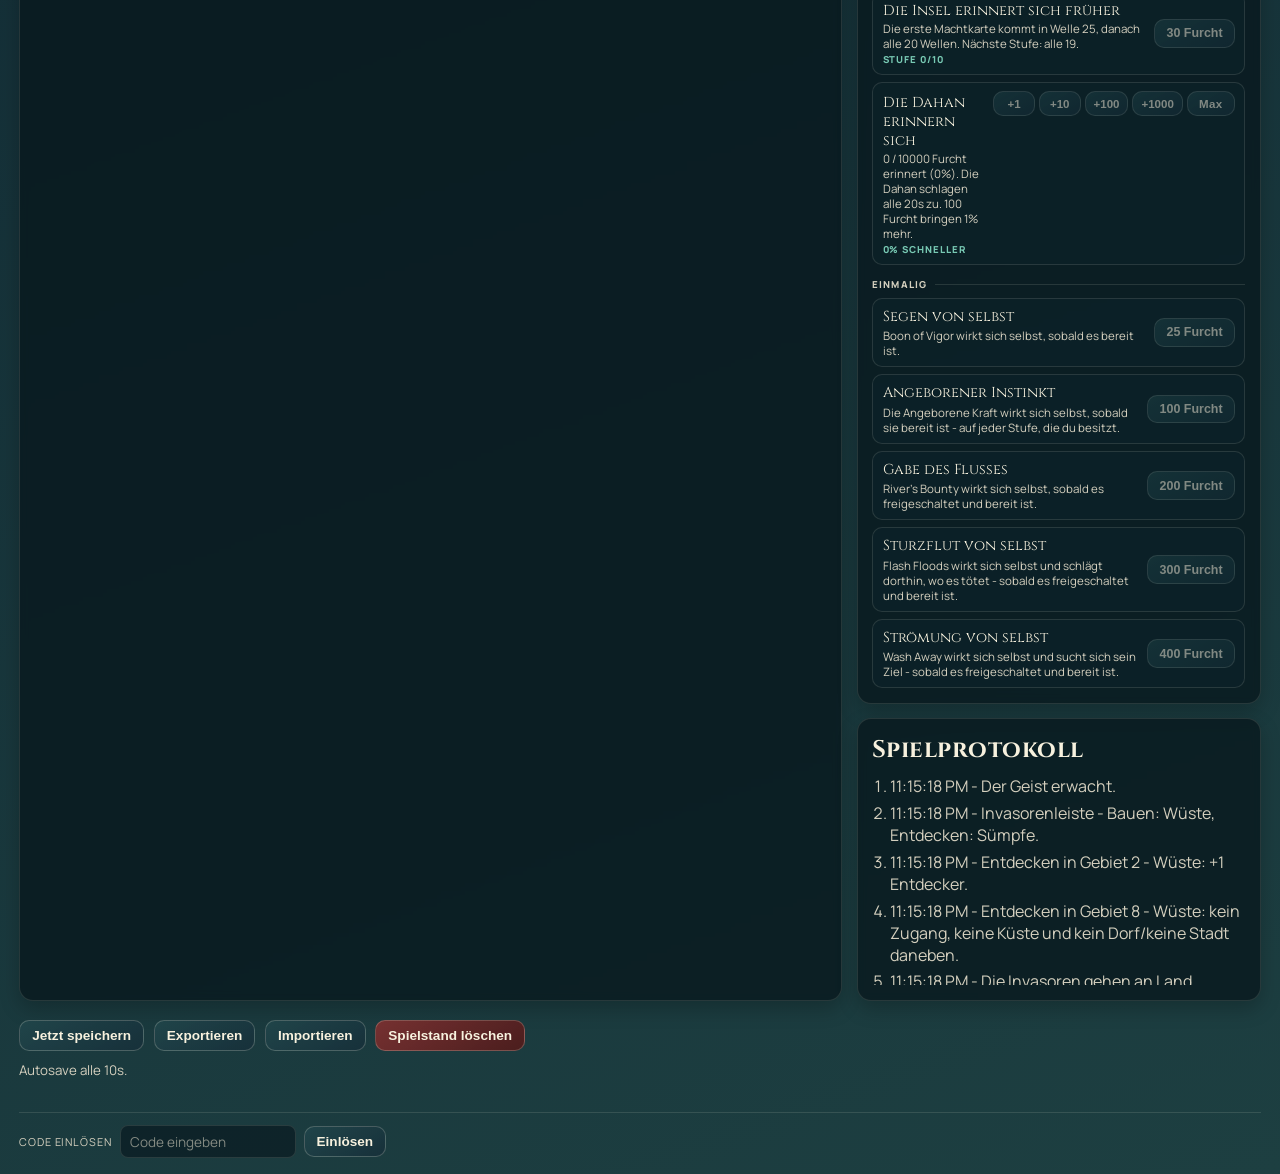
==== commit 1a7e7f80: "Fixes and improvments regarding power cards Co-Authored-By: Claude Opus 5 <noreply@anthropic.com>" ====
--- a/index.html
+++ b/index.html
@@ -111,6 +111,17 @@
         <svg id="islandSvg" viewBox="0 0 760 500" role="group" aria-label="Inselkarte"></svg>
         <div id="landChips" class="board-overlay"></div>
 
+        <!-- The card reveal. Laid over the island rather than shown in the rail, because the
+             island is where the player is looking and the ability bar is not - a card that
+             only ever slid into a panel off to the side was arriving unnoticed.
+
+             It waits for nothing: no button, no timer to beat, no pointer events at all. The
+             round runs on underneath it and the lands stay clickable through it, so
+             02-core-loop's rule that nothing inside a round waits for input is untouched.
+             It expires on its own fx clock (CARD_FX_MS) and the card it announced is still
+             sitting lit in the bar afterwards. -->
+        <div id="cardReveal" class="card-reveal" aria-hidden="true"></div>
+
         <!-- The round's vitals, laid over the map's top edge instead of in a panel above it.
              Every number here moves continuously and is read against the board itself - how
              fast a land is losing only means something next to how close Blight is to ending
@@ -127,6 +138,12 @@
             <h3 id="waveLabel">Naechste Welle</h3>
             <p id="waveValue" class="value">20s</p>
             <div class="meter"><span id="waveFill" class="meter-fill"></span></div>
+            <!-- The drip's countdown, on the tile that already counts the waves it is
+                 measured in. The card arrives on a wave number, not on a clock, so it
+                 belongs beside the wave and not beside the Energy it will never cost.
+                 Hidden whenever there is nothing to count toward - no cards owned, none
+                 left to draw, or no round running. -->
+            <small id="cardCountdown" class="card-countdown" hidden></small>
           </div>
           <!-- The only part of the strip that takes a click, so it is also the only part
                that switches pointer events back on - everything around it stays inert and
--- a/app.css
+++ b/app.css
@@ -261,6 +261,30 @@
 
 .board-hud .meter { height: 4px; }
 
+/* The drip's countdown, under the wave meter it is measured against. Presence-hued, because
+   that is the currency that bought the thing being counted toward - the same rule the card in
+   the ability bar follows, so the two read as one thread from purchase to arrival.
+
+   Quiet by default: it sits under a countdown the player is already watching and must not
+   compete with it for most of its life. The last reading before the card lands is the one that
+   brightens, and that is the only moment this line asks for attention. */
+.card-countdown {
+  color: var(--accent-presence);
+  opacity: 0.72;
+  letter-spacing: 0.02em;
+}
+
+.card-countdown.is-due {
+  opacity: 1;
+  font-weight: 700;
+  animation: card-countdown-due 1.6s ease-in-out infinite;
+}
+
+@keyframes card-countdown-due {
+  0%, 100% { opacity: 1; }
+  50% { opacity: 0.55; }
+}
+
 .board-hud .hud-dahan .value { color: var(--dahan-ink); }
 
 .value {
@@ -1059,6 +1083,107 @@
   border-color: rgba(242, 196, 90, 0.55);
 }
 
+/* ---------- Power cards in the bar ----------
+ *
+ * Structurally the tiered card - a container with a face and a foot - and deliberately almost
+ * the same to look at: it is cast the same way, cools down the same way and takes Focus the
+ * same way, so it should not read as a different kind of control.
+ *
+ * What it does say is where it came from. The left edge carries a Presence-coloured rule and
+ * the tile a wash of the same hue, because that is the currency that bought it - the one mark
+ * on the card that separates what the round earned from what the spirit has always had. */
+.ability.is-card {
+  display: grid;
+  cursor: default;
+  border-color: rgba(166, 143, 216, 0.42);
+  border-left-width: 3px;
+  border-left-color: rgba(166, 143, 216, 0.75);
+  background:
+    linear-gradient(100deg, rgba(166, 143, 216, 0.1), rgba(166, 143, 216, 0) 55%),
+    rgba(13, 34, 43, 0.72);
+}
+
+.ability.is-card.is-castable { cursor: pointer; }
+
+.ability.is-card > .ability-head {
+  padding: 0.5rem 0.6rem 0.15rem;
+}
+
+.ability.is-card.is-affordable {
+  border-color: rgba(242, 196, 90, 0.55);
+  border-left-color: rgba(166, 143, 216, 0.75);
+}
+
+/* The card landing in the bar, once, as the reveal over the board is fading. The two are one
+   movement: the island says what arrived, and this is where it came to rest.
+
+   Deliberately a shorter animation than the reveal - by the time the player's eye leaves the
+   board this is over, and what greets them there is .is-fresh below, which waits. */
+.ability.is-card.is-arriving {
+  animation: card-arrive 0.9s ease-out;
+}
+
+@keyframes card-arrive {
+  0% {
+    opacity: 0;
+    transform: translateY(-0.5rem) scale(0.96);
+    box-shadow: 0 0 0 0 rgba(166, 143, 216, 0);
+  }
+  35% {
+    opacity: 1;
+    transform: translateY(0) scale(1);
+    box-shadow: 0 0 22px 2px rgba(166, 143, 216, 0.55);
+  }
+  100% {
+    opacity: 1;
+    transform: none;
+    box-shadow: 0 0 0 0 rgba(166, 143, 216, 0);
+  }
+}
+
+/* Handed over and not yet used.
+ *
+ * The one mark here that is not on a clock. The reveal expires and the entrance finishes, and
+ * a player who was reading a land through both of them has still been given a card - so this
+ * one holds until the card is actually cast, which is the only event that proves it was seen.
+ * It is also, not by accident, exactly the window in which the re-draw is still on offer: the
+ * mark and the choice end together, on the first cast.
+ *
+ * A steady glow rather than motion. It can sit there for thirty waves if the player never
+ * casts, and anything that moved would become the loudest thing on the screen by wave 50. */
+.ability.is-card.is-fresh {
+  border-color: rgba(166, 143, 216, 0.85);
+  box-shadow: 0 0 16px rgba(166, 143, 216, 0.32), inset 0 0 22px rgba(166, 143, 216, 0.1);
+}
+
+/* Affordability still wins on the border, as it does on every other card in the bar - a warm
+   edge means "you can pay for this" everywhere else and must not stop meaning it here. The
+   Presence glow stays underneath it, so a fresh card with an affordable re-draw shows both. */
+.ability.is-card.is-fresh.is-affordable {
+  border-color: rgba(242, 196, 90, 0.55);
+}
+
+/* Where a tiered card says "Tier 2", a power card says what it is. Same slot, same weight,
+   same footnote size - only the hue differs, and it is the hue of the purse that bought it. */
+.card-tag {
+  color: var(--accent-presence);
+  opacity: 0.9;
+}
+
+/* The re-draw is priced in Energy like every other price in this bar, so it wears the gold the
+   unlock and Focus prices wear. It is the one button on the bar that disappears rather than
+   greying out - casting the card is what takes it away, and a spent option should not linger
+   as a dead control suggesting there is still a choice. */
+.card-redraw {
+  margin: 0;
+  font-size: 0.68rem;
+  padding: 0.24rem 0.55rem;
+}
+
+/* Tsunami's switch. Same control as the auto-cast box beside it on other cards, and pushed to
+   the same end of the foot, so a player who has learned one has learned both. */
+.ability-foot .card-option { margin-left: auto; }
+
 /* ------------------------------------------------------------------ *
  * Between-round shop                                                   *
  * ------------------------------------------------------------------ */
@@ -1459,6 +1584,141 @@
   opacity: 0.75;
 }
 
+/* ---------- The card draw ----------
+ *
+ * The one row in either shop that is not a price and a tier. It sits at the top of the
+ * Presence panel inside a frame of its own, because three cards side by side is a different
+ * shape from a list of rows and pretending otherwise would make both read worse. */
+.card-shop {
+  margin: 0 0 0.8rem;
+  padding: 0.6rem 0.65rem 0.7rem;
+  border: 1px solid rgba(166, 143, 216, 0.35);
+  border-radius: 10px;
+  background: rgba(166, 143, 216, 0.06);
+}
+
+.card-shop-head {
+  display: flex;
+  align-items: baseline;
+  justify-content: space-between;
+  gap: 0.5rem;
+  margin-bottom: 0.35rem;
+}
+
+.card-shop-head h4 {
+  margin: 0;
+  font-size: 0.72rem;
+  font-weight: 800;
+  letter-spacing: 0.08em;
+  text-transform: uppercase;
+  color: var(--accent-presence);
+}
+
+.card-shop-count {
+  font-size: 0.7rem;
+  font-variant-numeric: tabular-nums;
+  color: var(--ink-1);
+  opacity: 0.8;
+}
+
+.card-shop-hint {
+  display: block;
+  margin: 0.35rem 0 0;
+  font-size: 0.7rem;
+  line-height: 1.4;
+  color: var(--ink-1);
+  opacity: 0.72;
+}
+
+/* One column, not three across. The panel is a narrow sidebar and a card's text is a sentence
+   or two - three of them side by side would each be four words wide. Stacked, the three read
+   as what they are: a choice between three whole things. */
+.card-offers {
+  display: grid;
+  gap: 0.4rem;
+  margin-top: 0.5rem;
+}
+
+.card-offer {
+  display: flex;
+  align-items: center;
+  justify-content: space-between;
+  gap: 0.6rem;
+  padding: 0.45rem 0.5rem;
+  border: 1px solid var(--panel-border);
+  border-radius: 8px;
+  background: rgba(13, 34, 43, 0.5);
+}
+
+/* The same gold promise every affordable price in the game wears. */
+.card-offer.is-affordable {
+  border-color: rgba(166, 143, 216, 0.5);
+}
+
+.card-offer-info {
+  display: grid;
+  gap: 0.1rem;
+  min-width: 0;
+}
+
+.card-offer-name {
+  font-size: 0.78rem;
+  font-weight: 700;
+  color: var(--ink-0);
+}
+
+/* A line of its own between the name and the effect text, rather than a mark on the right of
+   the name line the way an ability card's head carries its state. Right-aligned beside the name
+   it landed in a different place on every offer - card names here run to four German words, so
+   the mark wrapped under the long ones and sat inline on the short ones, and a number that moves
+   between rows cannot be compared down the column at a glance. On its own line it is always in
+   the same place, and it labels itself rather than relying on position to say what it is.
+
+   Quieter than the name and quieter than the price: it is what decides between the three, but
+   only once the player is already reading one of them. Tabular so the digits line up. */
+.card-offer-cooldown {
+  font-size: 0.64rem;
+  font-weight: 700;
+  letter-spacing: 0.04em;
+  font-variant-numeric: tabular-nums;
+  white-space: nowrap;
+  color: var(--ink-1);
+  opacity: 0.85;
+  cursor: help;
+}
+
+.card-offer-text {
+  font-size: 0.68rem;
+  line-height: 1.35;
+  color: var(--ink-1);
+  opacity: 0.8;
+}
+
+.card-offer .upgrade-buy {
+  border-color: rgba(166, 143, 216, 0.45);
+  color: var(--accent-presence);
+  white-space: nowrap;
+}
+
+.card-shop-foot {
+  display: flex;
+  align-items: center;
+  gap: 0.5rem;
+  flex-wrap: wrap;
+  margin-top: 0.5rem;
+}
+
+.card-reroll {
+  flex: none;
+  font-size: 0.7rem;
+  border-color: rgba(166, 143, 216, 0.4);
+  color: var(--accent-presence);
+}
+
+.card-reroll:disabled { cursor: default; opacity: 0.45; }
+
+.card-shop-foot .card-shop-hint { flex: 1 1 8rem; margin: 0; }
+
 /* A Presence row reads like a shop row on purpose - same shape, same weights - and differs
    only in hue. It is the same kind of decision, in the other currency. */
 .upgrade.is-presence.is-affordable {
@@ -1574,6 +1834,103 @@
   0%, 100% { stroke-opacity: 1; }
   50% { stroke-opacity: 0.35; }
 }
+
+/* ---------- The card reveal ----------
+ *
+ * A card arriving, said out loud, over the island the player is already watching. It is the
+ * one thing in a round that is given rather than spent, and before this it slid into a panel
+ * off to the side with nothing but a log line to mark it.
+ *
+ * It takes no pointer events at any depth, so the lands underneath stay clickable through it
+ * and an armed ability can be aimed while it is still on screen. That is what keeps it inside
+ * 02-core-loop's rule: the round does not pause, nothing waits for a click, and there is no
+ * button to find. It simply expires.
+ *
+ * Presence-hued like the card it announces and like the countdown that led up to it. */
+.card-reveal {
+  position: absolute;
+  inset: 0;
+  display: grid;
+  place-items: center;
+  pointer-events: none;
+  opacity: 0;
+  visibility: hidden;
+}
+
+.card-reveal.is-live {
+  visibility: visible;
+  /* One pass, and the fade-out is the last third of it: the layer is emptied by the patch when
+     the fx expires, so the animation has to have taken itself back to invisible by then or the
+     card would vanish mid-brightness. Tuned against CARD_FX_MS. */
+  animation: card-reveal-in 2.6s ease-out forwards;
+}
+
+@keyframes card-reveal-in {
+  0% { opacity: 0; transform: scale(0.88); }
+  10% { opacity: 1; transform: scale(1.02); }
+  16% { transform: scale(1); }
+  72% { opacity: 1; transform: scale(1); }
+  100% { opacity: 0; transform: scale(1.04); }
+}
+
+/* Sized in relative units against the frame rather than in pixels: the board keeps a fixed
+   aspect ratio at every width, so a face that is 60% of it is the same read on a phone as on
+   a desktop, and no breakpoint has to restate it. */
+.card-reveal-face {
+  display: grid;
+  gap: 0.35rem;
+  justify-items: center;
+  text-align: center;
+  width: min(60%, 28rem);
+  padding: 1.1rem 1.4rem;
+  border: 1px solid rgba(166, 143, 216, 0.55);
+  border-radius: 14px;
+  background:
+    linear-gradient(150deg, rgba(166, 143, 216, 0.22), rgba(166, 143, 216, 0.06) 60%),
+    rgba(9, 26, 34, 0.93);
+  box-shadow: 0 0 0 1px rgba(9, 26, 34, 0.6), 0 18px 44px rgba(4, 14, 20, 0.6),
+    0 0 34px rgba(166, 143, 216, 0.28);
+}
+
+/* The wave that paid for it, above the name. Small and dim - it is the sentence's subject, not
+   its point - but it is there because the wave is the whole reason the card arrived at all. */
+.card-reveal-kicker {
+  font-size: 0.7rem;
+  letter-spacing: 0.12em;
+  text-transform: uppercase;
+  color: var(--accent-presence);
+  opacity: 0.85;
+}
+
+.card-reveal-name {
+  font-size: 1.5rem;
+  font-weight: 700;
+  line-height: 1.15;
+}
+
+.card-reveal-text {
+  font-size: 0.85rem;
+  color: var(--ink-1);
+  max-width: 24rem;
+}
+
+/* The same two marks the shop's offer rows carry, in the same order, so a player deciding
+   whether to keep this card is reading the layout they bought it in. */
+.card-reveal-marks {
+  display: flex;
+  gap: 0.6rem;
+  align-items: baseline;
+  margin-top: 0.15rem;
+  font-size: 0.7rem;
+}
+
+.card-reveal-tag {
+  color: var(--accent-presence);
+  letter-spacing: 0.08em;
+  text-transform: uppercase;
+}
+
+.card-reveal-cooldown { color: var(--accent-energy); }
 
 /* Chips never swallow a click: the land path underneath owns hit-testing. */
 .board-overlay {
@@ -2155,6 +2512,19 @@
      freezing them mid-brightness. */
   .round-end-flash .hud-blight,
   .round-ended .round-controls .primary-btn { animation: none; }
+
+  /* The countdown's last reading and the card's entrance are pure motion with a state
+     underneath them - the brightened text and the card itself - so both simply stop moving
+     and keep what they were saying. */
+  .card-countdown.is-due { animation: none; }
+  .ability.is-card.is-arriving { animation: none; }
+
+  /* The reveal is the one thing here that cannot just drop its animation: the animation is
+     what makes it visible at all, and without it the card would never be announced. So it is
+     held at full opacity for as long as the fx is fresh instead, and the patch that empties
+     the layer is what takes it away - a state that appears and disappears, with no scale and
+     no fade in between. */
+  .card-reveal.is-live { animation: none; opacity: 1; }
 }
 
 #eventLog {
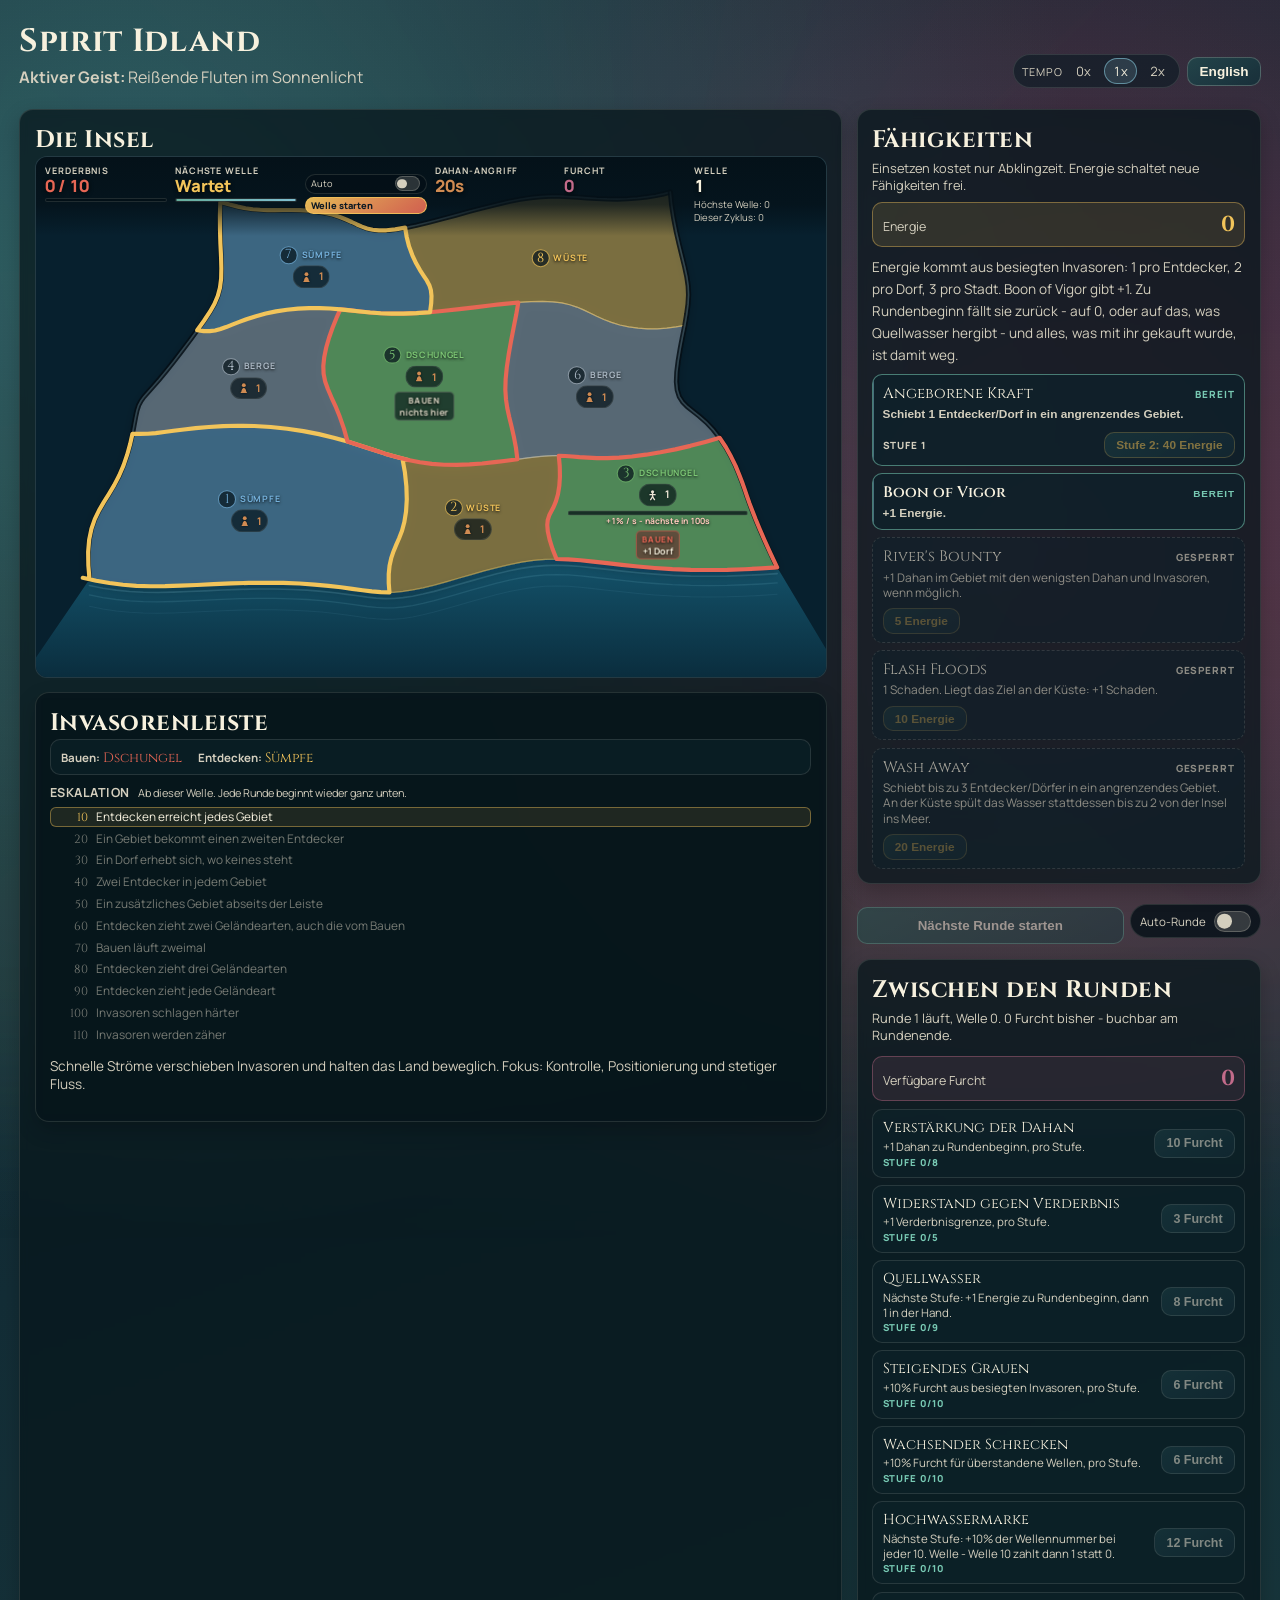
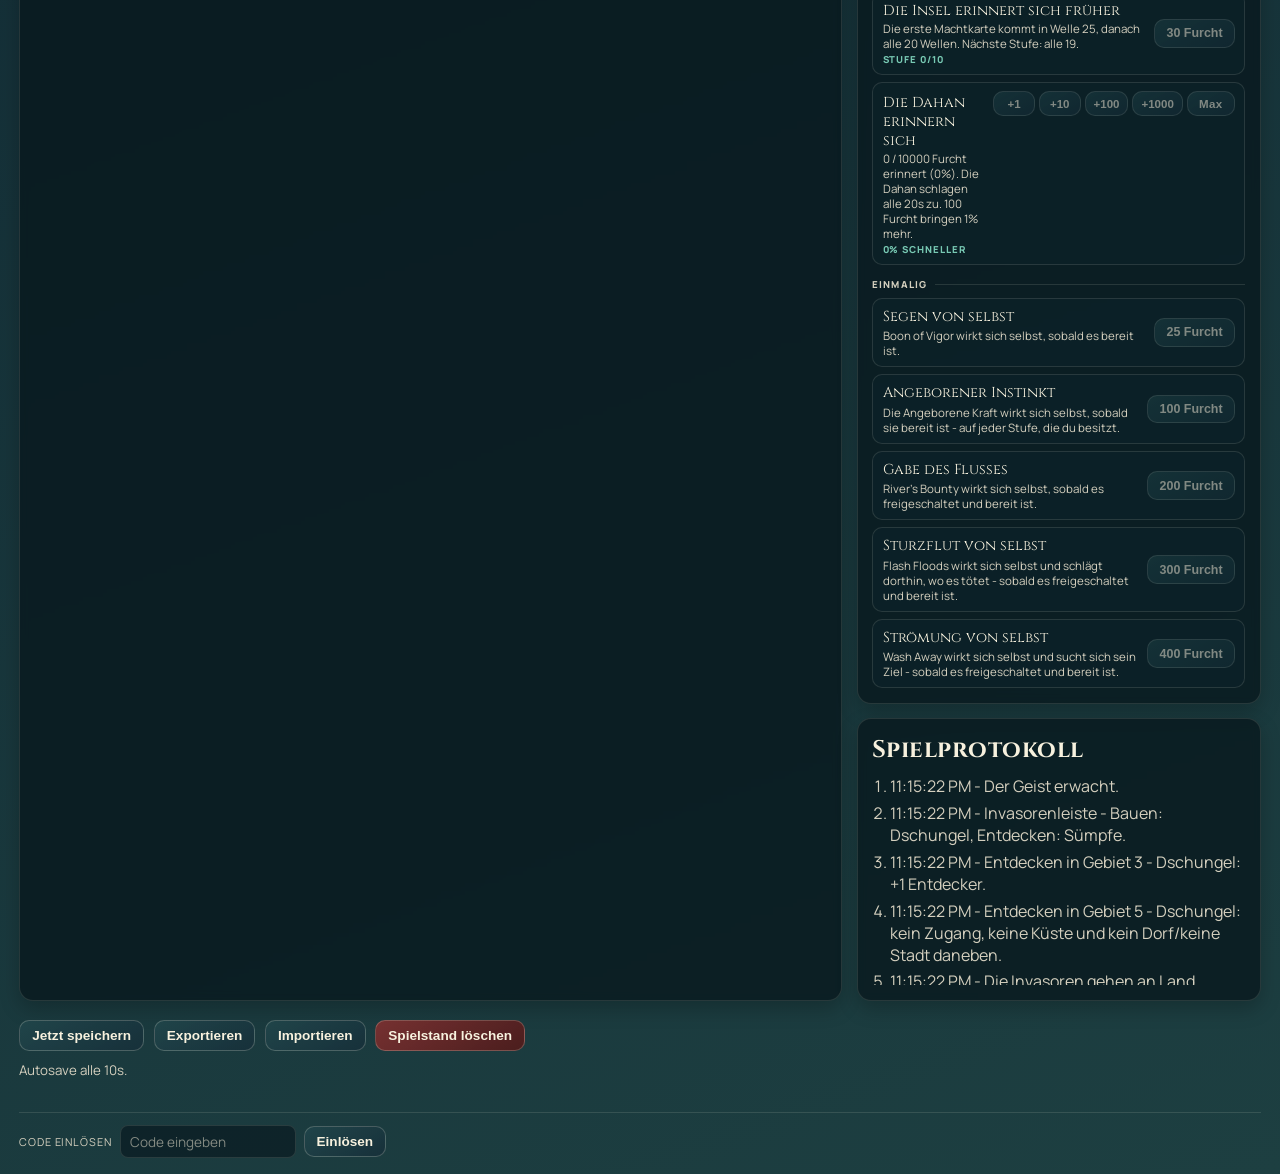
==== commit a23a9a70: "UI changes, rework of innate auto-cast, refactoring for super duper claude effectivity and remove te" ====
--- a/index.html
+++ b/index.html
@@ -73,6 +73,37 @@
           <path d="M10 4.2C11.7 4.4 12.6 5 12.6 5.85C12.6 6.7 11.7 7.3 10 7.5Z"/>
         </g>
       </symbol>
+      <!--
+        Blight, as the printed game draws it: a splotch, not a letter and not a bar. The board
+        already carries a Blight *bar* per land - a rate climbing toward the next token - and a
+        number in a pill said nothing about which of the two it was. The splat is the token
+        itself, so the count beside it reads as "two of these are lying here".
+
+        Twelve lobes at uneven angles and uneven radii, lightly rounded at the joins. Both kinds
+        of jitter are load-bearing: on even spacing and matched arms the same shape reads as a
+        sparkle at 11px, which is the one thing Blight must not look like.
+
+        The notches are shallow - inner arms at about three quarters of the outer ones - and the
+        joins are rounded. Both are what keep it a mass rather than a star: on deep notches and
+        thin arms the same twelve points read as a snowflake, which at a glance is a sparkle with
+        extra steps. A stain is mostly body with a ragged edge, and this is drawn to that.
+      -->
+      <symbol id="si-blight" viewBox="0 0 16 16">
+        <path
+          d="M7.36 0.73L4.61 3.67L1.46 5.23L2.83 8.54L1.95 12.08L5.72 13.12L8.24 15L10.89 12.45L14.38 11.54L13.4 7.81L13.95 4.13L10.46 2.97Z"
+          fill="currentColor" stroke="currentColor" stroke-width="1.2" stroke-linejoin="round"/>
+      </symbol>
+      <!--
+        The ward. A heater shield, because that is the shape every Defend icon in the printed
+        game uses and the one silhouette that survives being 11px tall - no boss, no charge, no
+        bevel, all of which are smudges at this size. Slight waist and a rounded point, so it
+        cannot be mistaken for the plain triangle a "down" arrow would draw.
+      -->
+      <symbol id="si-shield" viewBox="0 0 16 16">
+        <path
+          d="M8 1.1L14.1 3.3V7.8C14.1 11.3 11.6 13.9 8 15.1C4.4 13.9 1.9 11.3 1.9 7.8V3.3Z"
+          fill="currentColor" stroke="currentColor" stroke-width="0.9" stroke-linejoin="round"/>
+      </symbol>
     </defs>
   </svg>
 
@@ -207,7 +238,7 @@
           <span class="track-slot-discover"><strong id="discoverLabel">Entdecken:</strong> <span id="discoverTerrain">-</span></span>
         </div>
 
-        <!-- The difficulty ladder, which until now was written down only in engine.js: what
+        <!-- The difficulty ladder, which until now was written down only in the engine: what
              the island starts doing at which wave, and how far this round has climbed it. The
              rows are painted from difficultyLadder, so nothing here knows a wave number. -->
         <div class="ladder">
@@ -228,7 +259,15 @@
       <!-- Energy lives here rather than in the HUD: it is only ever read next to what it
            buys, and every one of those things is in this panel. -->
       <section class="panel abilities">
-        <h2 id="abilitiesTitle">Faehigkeiten</h2>
+        <!-- The headline shares its line with the drip's destination. "Next card: wave 25"
+             used to hang off the bottom of the card shop, which is a place the player is only
+             ever in between rounds - by the time the wave it names arrives, the shop has been
+             closed for a minute. Here it sits over the bar the card will actually appear in,
+             which is the one thing on screen the player is watching while the waves run. -->
+        <div class="panel-head">
+          <h2 id="abilitiesTitle">Faehigkeiten</h2>
+          <small id="abilitiesNextCard" class="next-card-hint" hidden></small>
+        </div>
         <small id="abilitiesHint" class="action-info"></small>
         <div class="ability-purse">
           <span id="energyLabel">Energie</span>
@@ -362,7 +401,23 @@
     </form>
   </footer>
 
-  <script src="engine.js"></script>
+  <!-- engine:start - load order matters; see engine/constants.js.
+       This list and the one in tests.html must stay identical:
+       tests/modules.test.js fails if they drift apart. -->
+  <script src="engine/constants.js"></script>
+  <script src="engine/content.js"></script>
+  <script src="engine/board.js"></script>
+  <script src="i18n.js"></script>
+  <script src="engine/text.js"></script>
+  <script src="engine/state.js"></script>
+  <script src="engine/upgrades.js"></script>
+  <script src="engine/abilities.js"></script>
+  <script src="engine/cards.js"></script>
+  <script src="engine/combat.js"></script>
+  <script src="engine/round.js"></script>
+  <script src="engine/save.js"></script>
+  <script src="engine/exports.js"></script>
+  <!-- engine:end -->
   <script src="ui.js"></script>
   <script>
     // Dev fixture, fetched only when it is asked for: `index.html?vis` paints a mid-round
--- a/app.css
+++ b/app.css
@@ -148,24 +148,6 @@
   background: rgba(242, 196, 90, 0.18);
 }
 
-.badges {
-  display: flex;
-  flex-wrap: wrap;
-  gap: 0.45rem;
-}
-
-.badge {
-  border: 1px solid var(--panel-border);
-  padding: 0.35rem 0.65rem;
-  border-radius: 999px;
-  background: rgba(9, 26, 34, 0.6);
-  font-size: 0.82rem;
-}
-
-.badge.calm { border-color: rgba(120, 201, 179, 0.5); }
-.badge.strain { border-color: rgba(242, 196, 90, 0.6); }
-.badge.crisis { border-color: rgba(231, 103, 85, 0.8); }
-
 .layout {
   position: relative;
   z-index: 1;
@@ -182,6 +164,30 @@
   padding: 0.9rem;
   backdrop-filter: blur(4px);
   box-shadow: 0 8px 20px rgba(0, 0, 0, 0.22);
+}
+
+/* A panel headline that shares its line with something. The something is right-aligned and
+   baseline-locked to the heading, so the two read as one line rather than as a heading with a
+   caption stuck to it, and it wraps under on a narrow rail instead of squeezing the title. */
+.panel-head {
+  display: flex;
+  align-items: baseline;
+  justify-content: space-between;
+  flex-wrap: wrap;
+  gap: 0.15rem 0.6rem;
+}
+
+/* Where the drip's next card lands, beside the Abilities headline - the bar it will appear in.
+   Cinzel and letterspaced so it belongs to the heading, and clearly under its size so it can
+   never be mistaken for a second title. Presence-violet, because Presence is what buys cards
+   and the shop that spends it says the same number in the same colour. */
+.next-card-hint {
+  font-family: "Cinzel", "Times New Roman", serif;
+  font-size: 0.78rem;
+  font-weight: 500;
+  letter-spacing: 0.03em;
+  color: var(--accent-presence);
+  white-space: nowrap;
 }
 
 /* The board leads the layout. The vitals used to span the full width above it, which is
@@ -716,15 +722,6 @@
   line-height: 1.3;
 }
 
-.deck-row {
-  display: flex;
-  gap: 0.6rem;
-  flex-wrap: wrap;
-  margin-bottom: 0.5rem;
-  font-size: 0.88rem;
-  color: var(--ink-1);
-}
-
 /* ------------------------------------------------------------------ *
  * Ability bar                                                          *
  * ------------------------------------------------------------------ */
@@ -1954,7 +1951,8 @@
 .chip-head {
   display: flex;
   align-items: center;
-  gap: 0.25rem;
+  flex-wrap: wrap;
+  gap: 0.14rem 0.25rem;
 }
 
 .chip-num {
@@ -2256,26 +2254,109 @@
 
 .chip-wave.is-quiet .chip-wave-text { color: var(--ink-1); }
 
-/* Blight already taken here, carried beside the land number. A land that has taken two is a
-   land the round is being lost in, and that should be visible on the board. */
-.chip-blight-count {
-  font-size: 0.55rem;
+/* The two head badges: the ward standing over this land, and the Blight already lying in it.
+   One shape for both, so the eye learns "glyph plus number in a pill" once and then only has
+   to read the colour. Both carry their own dark backing, by the rule that governs every line
+   on a chip - see the note above .chip-row.
+
+   Bigger than the bare number that used to sit here, and bigger than the unit counts below.
+   These are the only two pieces of a chip that are not a count of pieces standing on the land,
+   and at 0.55rem the Blight tally was the smallest thing on the board while naming the thing
+   that ends the round. The glyph runs larger than its own text - it is what carries at a
+   distance, and the number is only read once the eye has already arrived. */
+.chip-badge {
+  display: inline-flex;
+  align-items: center;
+  gap: 0.16rem;
+  font-size: 0.74rem;
   font-weight: 800;
   line-height: 1;
-  padding: 0.12rem 0.26rem;
+  padding: 0.16rem 0.38rem 0.16rem 0.28rem;
   border-radius: 999px;
-  background: rgba(231, 103, 85, 0.28);
-  border: 1px solid rgba(231, 103, 85, 0.6);
-  color: #ffd9d1;
   font-variant-numeric: tabular-nums;
 }
 
+.chip-badge .tok {
+  width: 0.88rem;
+  height: 0.88rem;
+  vertical-align: 0;
+}
+
+/* Blight already taken here, carried beside the land number. A land that has taken two is a
+   land the round is being lost in, and that should be visible on the board.
+
+   Coloured from the printed token rather than from this app's pressure red: the Blight token is
+   a grey-black splotch, and grey is what it is here. It was salmon before, which is the same red
+   the health rings drain in and the same red the wave banner shouts in - three different bad
+   things in one hue, on a chip 90px wide.
+
+   Grey is also the right *weight*, not only the right hue. Blight already lying in a land is a
+   fact, not an alarm: it cannot get worse and there is nothing to do about it, which is exactly
+   the thing on a chip that should not compete with the two threats still in progress above it.
+
+   The one badge on the board that inverts: a black splotch on a pale grey face, rather than a
+   pale mark on a dark pill like everything else on a chip. Three reasons, and they all point the
+   same way.
+
+   It is how the component is printed - a dark blot on a light token - so the badge is the piece
+   the player has held rather than an icon of it.
+
+   It is the only way grey gets to be threatening. Threat here is mass, and mass is dark: a pale
+   splat on black is a hole of light, which reads as a snowflake however ragged its edge. Black
+   on grey is a weight sitting on the land.
+
+   And it is the only element on a chip that is *lighter* than its surroundings, which is what
+   buys it the loudest voice on a board of dark pills without taking any hue away from the two
+   threats still in progress. That is proportionate: this is the count of what has already been
+   lost permanently, and at three of them the round is over.
+
+   The Blight *bar* below stays red. It is not this: it is the rate climbing toward the next one
+   of these, and pressure is what red means here. */
+.chip-blight-count {
+  background: #aab2b5;
+  border: 1px solid rgba(3, 10, 14, 0.65);
+  color: #0d1316;
+  /* Seated rather than floating: the pale face is the brightest thing on the chip and needs a
+     hard shadow under it, or it hovers over the terrain instead of lying on it. */
+  box-shadow: 0 1px 3px rgba(0, 0, 0, 0.75);
+}
+
+.chip-blight-count .tok {
+  color: #0d1316;
+  /* .tok's default shadow exists to hold pale pieces off bright desert. This one is the dark
+     half of its own pill and only muddies its edge. */
+  filter: none;
+}
+
+/* The ward, and the first time Defense has been drawn on the board at all. Until now a land
+   behind Defend 2 said so only in its pressure line, and only once the ward covered the attack
+   outright - a partial ward, which is most of them, was invisible on the chip that the player
+   picks their next target from.
+
+   Teal, on the same rule that keeps the strike bar out of pressure red (see .chip-strike): red
+   on a chip means Blight and wounds, and this is the one thing on the board that stops both.
+   It reads at a glance against the violet badge beside it, which is what the pair has to do -
+   they sit in the same row and mean opposite things. */
+.chip-defense {
+  background: rgba(7, 38, 38, 0.85);
+  border: 1px solid rgba(120, 201, 179, 0.65);
+  color: #c6f0e3;
+}
+
+.chip-defense .tok {
+  color: var(--accent-calm);
+  filter: drop-shadow(0 0 1px rgba(3, 14, 20, 0.95));
+}
+
 /* Blight gained this instant, so the player sees which land cost them the round rather
-   than only watching the meter move. */
+   than only watching the meter move. Grey, following the token it announces: this line and the
+   tally in the head are the same event a second apart, and they have to be the same colour or
+   the flash reads as a third kind of bad news. Brighter than the tally, because this one has a
+   second to be caught in and the tally has the rest of the round. */
 .chip-blight {
   font-size: 0.62rem;
   font-weight: 800;
-  color: #ff9d8a;
+  color: #e4eaed;
   text-shadow: 0 1px 3px rgba(0, 0, 0, 0.9);
   animation: defeat-pop 1.1s ease-out forwards;
 }
@@ -2397,6 +2478,11 @@
 }
 
 .detail-row:last-child { border-bottom: 0; }
+
+/* A flex row beats the browser's own rule for [hidden], so the one row that hides itself -
+   the ward, present only while there is a ward to report - was printing "Defense here: 0" on
+   every land on the board instead. */
+.detail-row[hidden] { display: none; }
 
 .detail-key {
   display: inline-flex;
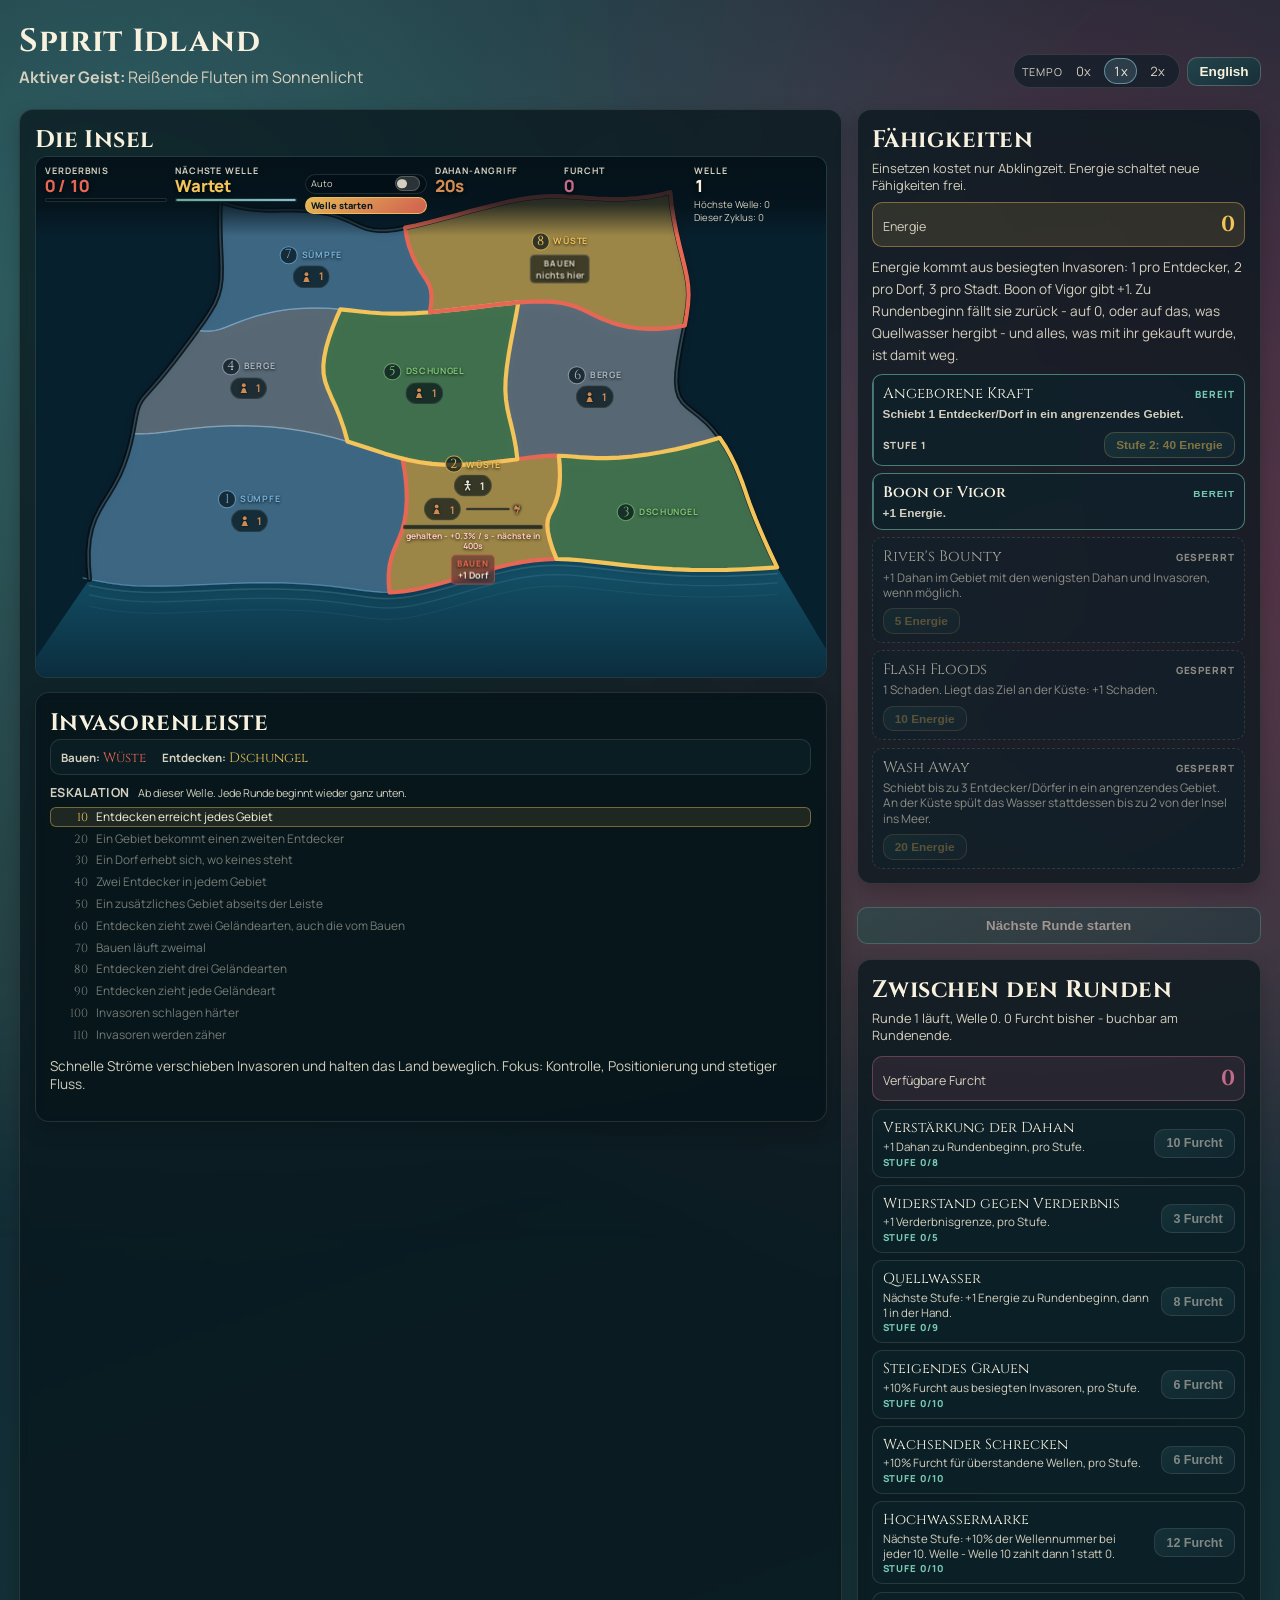
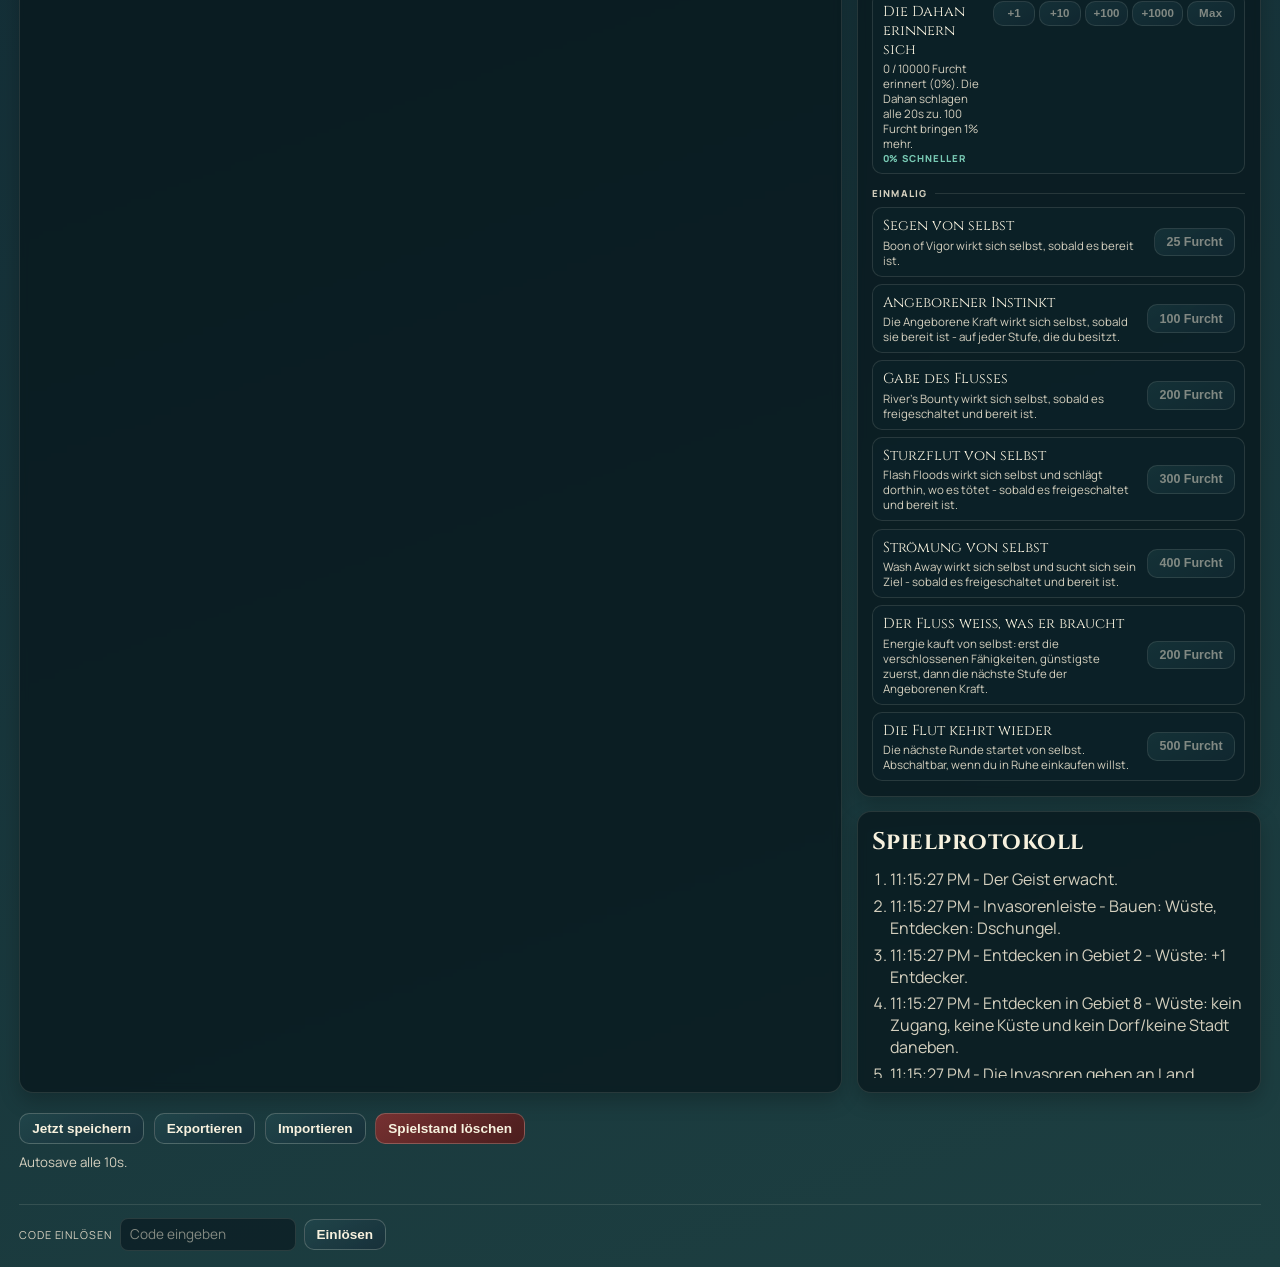
==== commit 4a2dba7d: "Rework of how Innate get auto-upgraded Co-Authored-By: Claude Opus 5 <noreply@anthropic.com>" ====
--- a/index.html
+++ b/index.html
@@ -271,13 +271,30 @@
         <small id="abilitiesHint" class="action-info"></small>
         <div class="ability-purse">
           <span id="energyLabel">Energie</span>
+          <!-- Where the round's Energy goes: into Focus, or up the Innate's tiers. In the middle
+               of the purse, between the label and the total, because it divides that total -
+               and it is drawn only once auto-buy is owned, its dial stands at the top rung, and
+               the Innate still has a tier left to buy (see renderEnergySplit). -->
+          <span id="energySplit" class="tier-split" role="group" hidden></span>
           <!-- Playtest only, and inside the purse rather than beside the panel: it is the
                number it changes that makes it legible, the same way the Fear button sits in
                the shop's purse. It sits left of that number so the total stays the last thing
                on the row, where the eye already looks for it. -->
           <button type="button" id="playtestEnergyBtn" class="purse-btn playtest-tool" hidden>+100 Energie</button>
+          <!-- Beside the playtest grant rather than beside the panel, for the same reason that
+               one is here: it is read next to the number it decides the spending of. It appears
+               once auto-buy is owned - before that there is nothing for it to configure - and
+               the sheet it opens is the sibling below. -->
+          <button type="button" id="autoBuyBtn" class="purse-btn" aria-expanded="false" aria-pressed="false" aria-controls="autoBuySheet" hidden>Anpassen</button>
           <strong id="energyValue">0</strong>
         </div>
+
+        <!-- The auto-buy sheet. It unfolds in place and pushes the ability bar down, which is
+             why the round's start folds it away again (see startRound): reading it and playing
+             are not things anyone does at once, so it never has to be open while waves run.
+             Above the Energy hint so the panel reads purse, then what spends the purse, then
+             where the purse comes from. -->
+        <div id="autoBuySheet" class="autobuy" hidden></div>
         <!-- Where Energy comes from, under the number itself. It is the one currency the
              player earns by fighting rather than by surviving, and nothing else on the page
              says so - least of all the purse, which only ever shows a total. -->
--- a/app.css
+++ b/app.css
@@ -486,6 +486,11 @@
   gap: 0.35rem;
 }
 
+/* An inline-flex button beats the browser's own rule for [hidden], so the one toggle that
+   hides itself - the round toggle, present only once the automation is bought - was sitting on
+   the rail from the first round as a switch that bought nothing. */
+.hud-btn.auto-toggle[hidden] { display: none; }
+
 /* ------------------------------------------------------------------ *
  * The auto switch                                                      *
  *                                                                      *
@@ -867,6 +872,211 @@
   flex: 0 0 auto;
   margin-left: auto;
   gap: 0.4rem;
+}
+
+/* ------------------------------------------------------------------ *
+ * The auto-buy sheet (06-ui-contract.md#the-auto-buy-sheet)            *
+ * ------------------------------------------------------------------ */
+
+/* The purse button while the sheet is open. It is the same button pressed rather than a second
+   one that says "close", so the thing that opened the drawer is the thing that shuts it and
+   there is never a pair of controls to tell apart. */
+.purse-btn[aria-pressed="true"] {
+  border-color: rgba(242, 196, 90, 0.85);
+  background: rgba(242, 196, 90, 0.28);
+  color: var(--ink-0);
+}
+
+/* Inset rather than raised: it belongs to the purse above it, so it takes the purse's gold on
+   its border and sits *into* the panel instead of floating over it like a dialog. Nothing here
+   overlays the board - the sheet is read, then folded away. */
+.autobuy {
+  margin-top: 0.5rem;
+  border: 1px solid rgba(242, 196, 90, 0.35);
+  border-radius: 10px;
+  background: rgba(8, 22, 28, 0.55);
+  padding: 0.6rem 0.65rem 0.7rem;
+}
+
+.autobuy[hidden] { display: none; }
+
+.autobuy-title {
+  font-family: "Cinzel", "Times New Roman", serif;
+  font-size: 0.8rem;
+  letter-spacing: 0.04em;
+  color: var(--accent-energy);
+  margin: 0 0 0.15rem;
+}
+
+.autobuy-sub {
+  display: block;
+  color: var(--ink-1);
+  font-size: 0.72rem;
+  line-height: 1.35;
+  margin-bottom: 0.55rem;
+}
+
+.autobuy-group {
+  border: 0;
+  margin: 0 0 0.55rem;
+  padding: 0;
+  min-width: 0;   /* a fieldset defaults to min-content, which stops the rows from shrinking */
+}
+
+.autobuy-legend {
+  padding: 0;
+  margin-bottom: 0.3rem;
+  font-size: 0.7rem;
+  letter-spacing: 0.05em;
+  text-transform: uppercase;
+  color: var(--ink-1);
+  opacity: 0.75;
+}
+
+/* A rung of the spend ladder. The name left, the reason right, the whole row clickable - the
+   same shape the ability foot's switch has, so the panel has one row idiom and not two. */
+.autobuy-step {
+  display: flex;
+  align-items: baseline;
+  gap: 0.45rem;
+  padding: 0.3rem 0.4rem;
+  border-radius: 7px;
+  cursor: pointer;
+  font-size: 0.8rem;
+  color: var(--ink-1);
+}
+
+.autobuy-step:hover { background: rgba(247, 241, 222, 0.05); }
+.autobuy-step input { accent-color: var(--accent-energy); margin: 0; }
+.autobuy-step .st-name { color: var(--ink-0); }
+
+.autobuy-step .st-why {
+  margin-left: auto;
+  font-size: 0.68rem;
+  opacity: 0.7;
+  white-space: nowrap;
+}
+
+.autobuy-step.is-active { background: rgba(242, 196, 90, 0.12); }
+
+/* The ladder is cumulative, and this is the only thing on the row that says so: every rung at
+   or under the chosen one lights its marker, so "everything down to here" is visible rather
+   than something the wording has to carry alone. */
+.st-rung {
+  width: 0.9rem;
+  text-align: center;
+  opacity: 0.35;
+  font-size: 0.7rem;
+}
+
+.autobuy-step.is-covered .st-rung {
+  opacity: 1;
+  color: var(--accent-energy);
+}
+
+/* A rung the Presence row has not opened yet. Not `disabled` on the input alone: the row has to
+   read as a thing that exists and is not available, because its caption names the row that
+   would open it. */
+.autobuy-step.is-locked { opacity: 0.45; cursor: default; }
+.autobuy-step.is-locked:hover { background: none; }
+
+.autobuy-row {
+  display: flex;
+  align-items: center;
+  gap: 0.5rem;
+  padding: 0.15rem 0.4rem;
+  font-size: 0.8rem;
+  color: var(--ink-1);
+}
+
+/* The only thing on its row, so it takes the whole width rather than hugging the right edge:
+   with no label beside it there is nothing for it to be right-aligned against. */
+.autobuy-row select {
+  flex: 1;
+  padding: 0.15rem 0.3rem;
+  border: 1px solid rgba(247, 241, 222, 0.2);
+  border-radius: 6px;
+  background: rgba(8, 22, 28, 0.85);
+  color: var(--ink-0);
+  font: inherit;
+  font-size: 0.76rem;
+}
+
+.autobuy-note {
+  padding: 0 0.4rem;
+  font-size: 0.7rem;
+  line-height: 1.35;
+  color: var(--ink-1);
+  opacity: 0.65;
+}
+
+/* A group the dial has not reached. Dimmed and inert rather than removed, so the sheet does not
+   change height as the ladder is walked - a panel that reflows under the pointer is a panel
+   that gets misclicked. */
+.autobuy-group.is-off { opacity: 0.3; pointer-events: none; }
+
+.focus-list { display: grid; gap: 0.1rem; }
+
+.focus-list .ability-auto {
+  margin: 0;
+  padding: 0.2rem 0.4rem;
+  border-radius: 7px;
+  font-size: 0.78rem;
+}
+
+.focus-list .ability-auto:hover { background: rgba(247, 241, 222, 0.05); }
+
+.focus-list .fx-cd {
+  margin-left: auto;
+  margin-right: 0.5rem;
+  font-size: 0.68rem;
+  opacity: 0.6;
+  font-variant-numeric: tabular-nums;
+}
+
+.autobuy-foot {
+  margin: 0.6rem 0 0;
+  font-size: 0.68rem;
+  line-height: 1.4;
+  color: var(--ink-1);
+  opacity: 0.7;
+}
+
+/* The way out, at the end of the thing being read. The purse button is the other way, but after
+   a scroll it is behind the player rather than in front of them. */
+.autobuy-close {
+  display: flex;
+  align-items: baseline;
+  justify-content: space-between;
+  gap: 0.5rem;
+  margin-top: 0.55rem;
+  padding-top: 0.5rem;
+  border-top: 1px solid rgba(247, 241, 222, 0.1);
+}
+
+.autobuy-close .esc-hint {
+  font-size: 0.66rem;
+  color: var(--ink-1);
+  opacity: 0.55;
+}
+
+.autobuy-done {
+  width: auto;
+  margin: 0;
+  padding: 0.18rem 0.7rem;
+  border: 1px solid rgba(247, 241, 222, 0.25);
+  border-radius: 999px;
+  background: rgba(247, 241, 222, 0.06);
+  color: var(--ink-0);
+  font: inherit;
+  font-size: 0.72rem;
+  cursor: pointer;
+}
+
+.autobuy-done:hover {
+  transform: none;
+  border-color: rgba(247, 241, 222, 0.5);
+  background: rgba(247, 241, 222, 0.14);
 }
 
 /* Focus is a pill, not a price bar. It is bought over and over and all it does is shorten the
@@ -1037,8 +1247,66 @@
 /* The auto-cast switch: the one control on a card that is otherwise all state and price, so
    it is drawn quiet - footnote weight, the card's own ink, no fill and no border of its own.
    Pushed to the far end of the foot so it reads as one thing wherever it lands: opposite the
-   tier row on the Innate's card, and alone on the right of every other. */
+   tier price on the Innate's card, and alone on the right of every other. */
 .ability-foot .ability-auto { margin-left: auto; }
+
+/* Where the round's Energy goes: into Focus, or up the Innate's tiers. Settings of one dial,
+   so it is drawn the way the speed dial is - a segmented row where the chosen one is lit and
+   the rest recede - rather than as a row of separate buttons, which would read as three
+   commands instead of one choice.
+
+   It sits in the middle of the Energy purse, held there by its own auto margins rather than by
+   an order in the markup: the total and the purse's buttons carry auto margins of their own, so
+   the free space is shared out between them and the split stays between the label and the
+   number whether the playtest grant is showing or not. */
+.tier-split {
+  display: flex;
+  align-items: center;
+  flex-wrap: wrap;
+  gap: 0.2rem;
+  margin: 0 auto;
+}
+
+/* An author `display` outranks the UA rule that hides [hidden] elements, so the row would stay
+   drawn after the last tier is bought without this. */
+.tier-split[hidden] { display: none; }
+
+.tier-split-label {
+  margin-right: 0.1rem;
+  font-size: 0.6rem;
+  font-weight: 800;
+  letter-spacing: 0.09em;
+  text-transform: uppercase;
+  color: var(--ink-1);
+}
+
+.tier-split-btn {
+  width: auto;
+  margin: 0;
+  padding: 0.1rem 0.4rem;
+  border: 1px solid transparent;
+  border-radius: 999px;
+  background: transparent;
+  color: var(--ink-1);
+  font: inherit;
+  font-size: 0.66rem;
+  font-variant-numeric: tabular-nums;
+  cursor: pointer;
+}
+
+.tier-split-btn:hover {
+  color: var(--ink-0);
+  border-color: rgba(247, 241, 222, 0.25);
+}
+
+/* Lit in the purse's own gold rather than the water blue it wore on the card: it is inside the
+   gold box now, and a chosen setting that answers in another currency's colour reads as a
+   different thing than the number beside it. */
+.tier-split-btn.is-active {
+  color: var(--accent-energy);
+  border-color: rgba(242, 196, 90, 0.55);
+  background: rgba(242, 196, 90, 0.18);
+}
 
 .ability-auto {
   display: inline-flex;
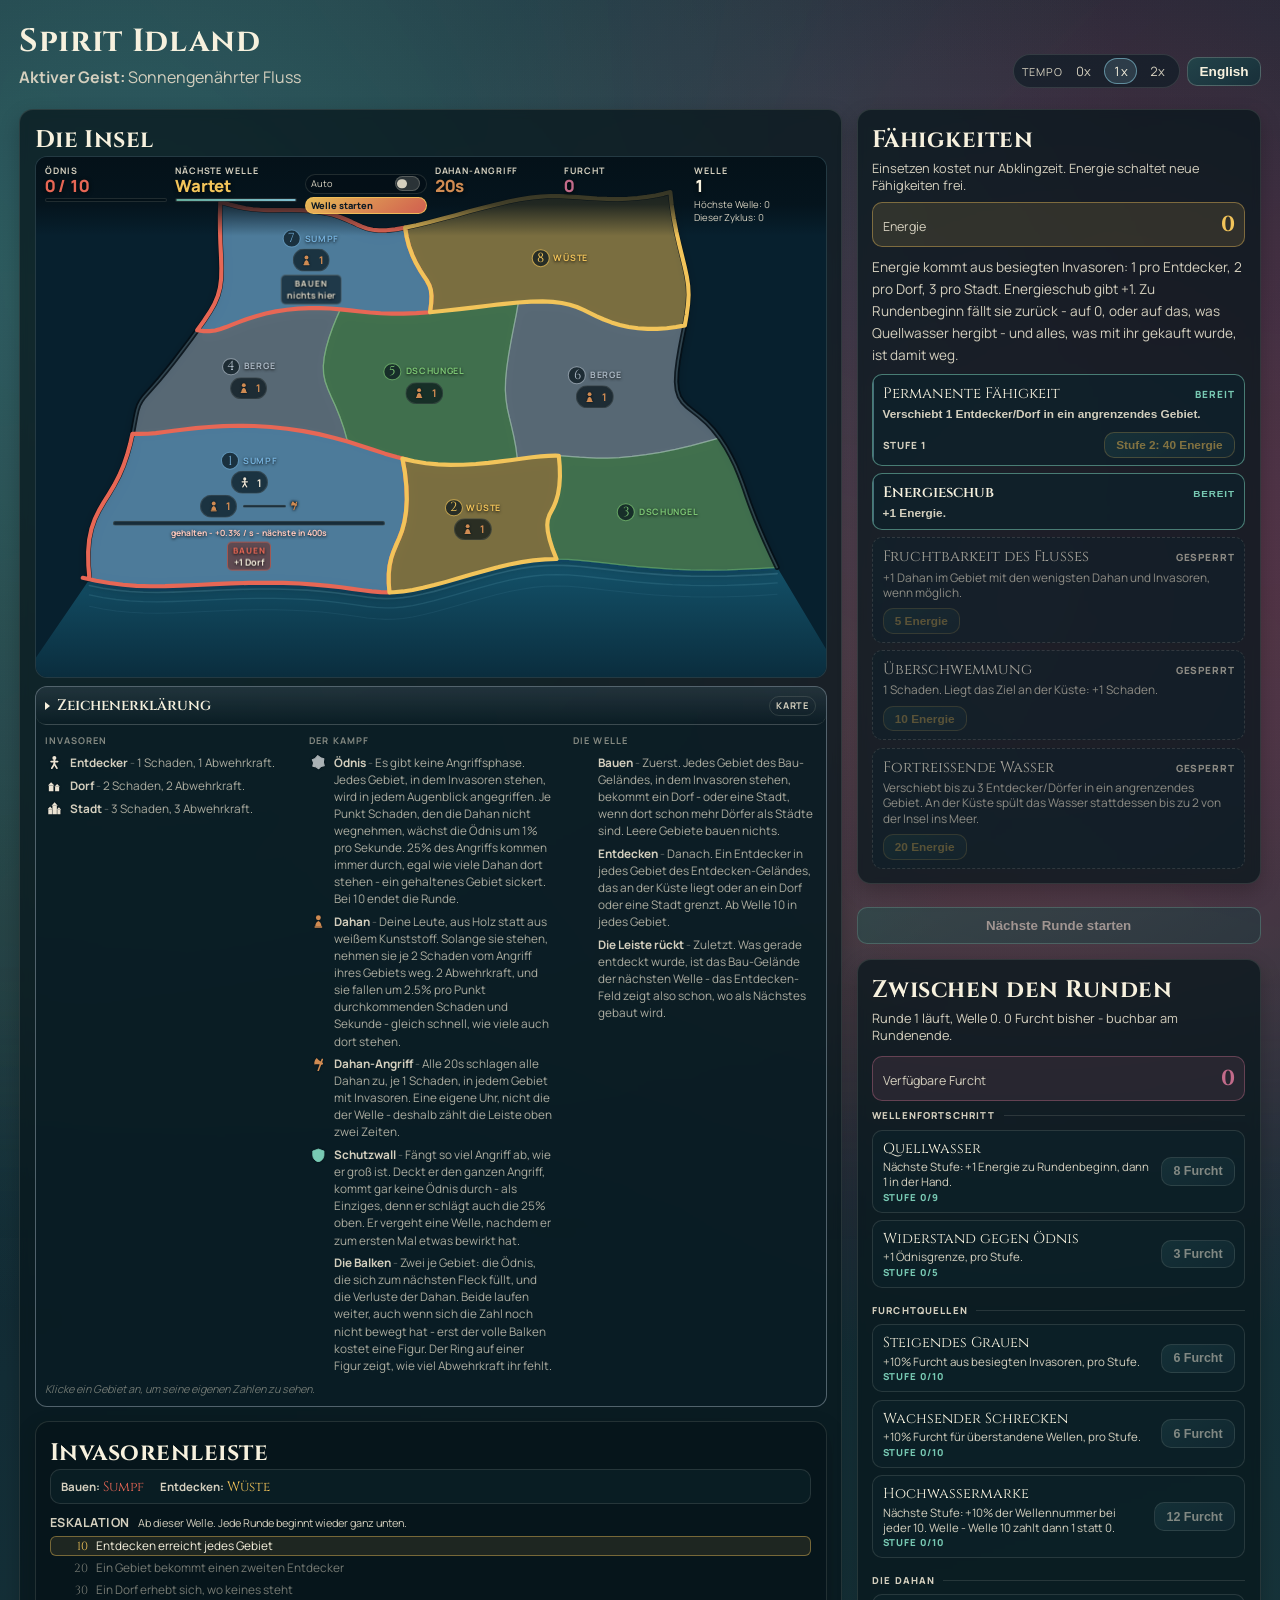
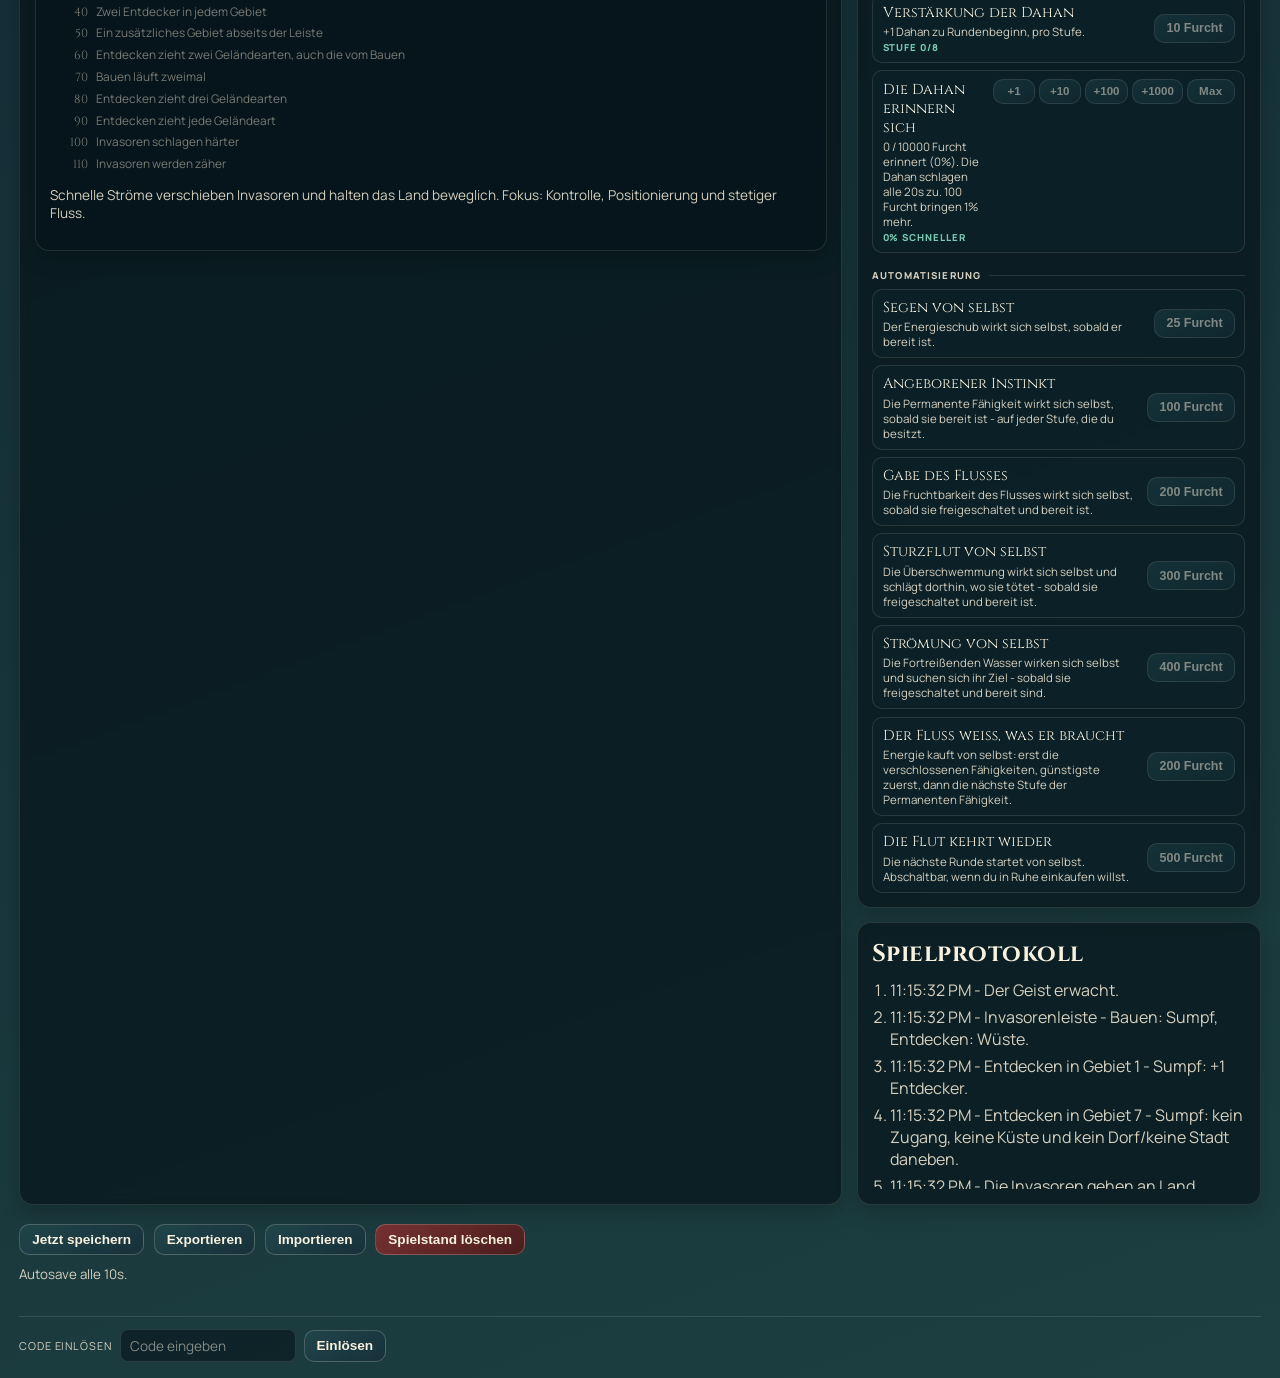
==== commit 391da60c: "The German strings speak Spirit Island's own German Blight was "Verderbnis" and the printed word is " ====
--- a/index.html
+++ b/index.html
@@ -161,7 +161,7 @@
              underneath it stay clickable. -->
         <div class="board-hud">
           <div class="board-hud-tile hud-blight">
-            <h3 id="blightLabel">Verderbnis</h3>
+            <h3 id="blightLabel">Ödnis</h3>
             <p id="blightValue" class="value">0 / 10</p>
             <div class="meter"><span id="blightFill" class="meter-fill"></span></div>
           </div>
--- a/app.css
+++ b/app.css
@@ -562,6 +562,35 @@
 
 .wave-held .hud-wave .value { color: var(--accent-energy); }
 
+/* The fast-forwarded opening (Deep Water Comes Sooner). The wave meter is still a countdown
+   and still draining - it is simply doing it twenty times too fast to read, so the fill drops
+   its easing rather than smearing between two readings a frame apart, and the tile is tinted
+   to say the pace is not the one on the dial. Deliberately quieter than .wave-held: that state
+   is the game waiting on the player, this one is the game getting on without them. */
+.is-fast-forward .hud-wave .value {
+  /* Presence's own colour, because a Presence row is what is doing this and nothing else on
+     the strip is. It also keeps the slot distinct from .wave-held, which takes the Energy
+     accent one rule above. */
+  color: var(--accent-presence);
+  letter-spacing: 0.04em;
+}
+
+.is-fast-forward .hud-wave .meter-fill {
+  transition: none;
+  opacity: 0.75;
+}
+
+/* The dial keeps showing what the player set, so the group says "not right now" rather than
+   moving the lit button somewhere the player cannot press. It stays fully interactive: 0x is
+   the brake on a fast-forward and has to remain reachable. */
+.speed-group.is-fast-forward {
+  border-color: rgba(242, 196, 90, 0.55);
+}
+
+.speed-group.is-fast-forward .speed-label {
+  color: var(--accent-energy);
+}
+
 @keyframes wave-call {
   0%, 100% { filter: brightness(1); }
   50% { filter: brightness(1.3); }
@@ -1538,13 +1567,19 @@
   display: flex;
   align-items: center;
   gap: 0.5rem;
-  margin-top: 0.35rem;
+  /* Four headings now instead of one, so each needs to read as the top of what follows rather
+     than as a line between two rows: the gap above is wider than the list's own 0.45rem. */
+  margin-top: 0.55rem;
   font-size: 0.6rem;
   font-weight: 800;
   letter-spacing: 0.12em;
   text-transform: uppercase;
   color: var(--ink-1);
 }
+
+/* The first group heading opens the list, so it has no row above it to be pushed away from.
+   Every other one keeps the gap that separates it from the group it ends. */
+.upgrade-list > .upgrade-divider:first-child { margin-top: 0; }
 
 .upgrade-divider::after {
   content: "";
@@ -1631,9 +1666,25 @@
   opacity: 0.85;
 }
 
-/* A row still waiting on its Presence unlock has no styling here because it has no row: the
-   shop leaves it out entirely rather than drawing a dead one (renderShop). Gone with it,
-   `.upgrade.is-locked` and `.upgrade-locked`. */
+/* Two different "locked" and only one of them has a row.
+
+   A Fear row still waiting on its Presence unlock is not drawn at all - the shop leaves it out
+   rather than drawing a dead one (renderShop), which is why nothing here styles it.
+
+   A Presence row carrying `locked` in the catalogue is the other case: it is drawn, kept
+   readable, and simply does not sell (renderPresenceShop). It is dimmed a little less than a
+   sold-out row and given no accent border, because it is neither a reward nor an offer - it is
+   a row the player is being shown early. The dead button below carries the rest of the message.
+*/
+.upgrade.is-locked {
+  border-color: rgba(255, 255, 255, 0.06);
+  opacity: 0.8;
+}
+
+.upgrade.is-locked .upgrade-buy {
+  font-style: italic;
+  letter-spacing: 0.02em;
+}
 
 .upgrade-buy {
   margin: 0;
@@ -1669,6 +1720,26 @@
   min-width: 3rem;
   font-weight: 700;
   letter-spacing: 0.04em;
+}
+
+/* The claim: the one button in the shop that spends no Fear, so it must not look like the
+   buys it replaces. It takes the whole width the denominations had - there is nothing left to
+   sit beside it - and carries the accent the rest of the row does not, because it appears once
+   per cycle and is the only thing the row has left to say. Disabled mid-round, where it keeps
+   its shape and loses its pull. */
+.upgrade-pool-buys .is-pool-claim {
+  width: 100%;
+  min-width: 0;
+  padding: 0.4rem 0.6rem;
+  font-weight: 700;
+  letter-spacing: 0.02em;
+  border-color: var(--dahan-ink);
+  color: var(--dahan-ink);
+}
+
+.upgrade-pool-buys .is-pool-claim:not(:disabled):hover {
+  background: var(--dahan-ink);
+  color: var(--bg-0);
 }
 
 /* The pool's own row: taller than a ladder's, because its text carries the state a tier chip
@@ -2816,6 +2887,113 @@
   letter-spacing: 0.12em;
   text-transform: uppercase;
   color: var(--accent-pressure);
+}
+
+/* ---------- the legend ---------- */
+
+/* The head, made into the handle that folds the panel under it - the same move the shop's
+   sold-out divider makes, stripped back to the bar it already was so the panel keeps its shape
+   whether the legend is open or shut. Only the caret and the pointer say it can be clicked. */
+.legend-head {
+  width: 100%;
+  margin: 0;
+  border: 0;
+  border-bottom: 1px solid var(--panel-border);
+  font-family: inherit;
+  color: inherit;
+  text-align: left;
+  cursor: pointer;
+  /* .detail-head sits its children on a shared baseline, which a zero-height triangle has no
+     useful place on. */
+  align-items: center;
+}
+
+/* Shut, the panel is this bar and nothing else, so there is nothing left for a rule to divide
+   it from. */
+.legend-head[aria-expanded="false"] { border-bottom: 0; }
+
+.legend-head:hover { color: var(--ink-0); }
+.legend-head:focus-visible { outline: 2px solid #8ed3e6; outline-offset: -2px; }
+
+/* Same trap the ward row fell into: `display: grid` on .detail-body outranks the browser's own
+   rule for [hidden], so the folded legend would stay on screen without this. */
+.detail-body[hidden] { display: none; }
+
+/* The land panel's resting face: prose rather than figures, and the only place on the page
+   that says what a symbol means. It reuses the panel's own vocabulary - .detail-head,
+   .detail-block, .detail-label - because it is the same card wearing a different face, and a
+   second set of names for the same chrome would drift from it.
+
+   Three blocks across the board's width rather than one long column: the panel sits under a
+   760px map and a single column of it would push the invader track off the fold. The tracks
+   collapse to one on a narrow screen, where the board has already gone full-width. */
+.legend-body {
+  grid-template-columns: repeat(auto-fit, minmax(15rem, 1fr));
+  gap: 0.7rem 1.3rem;
+  align-items: start;
+  /* .detail-body's own bottom padding, given up to the hint line that follows it here. */
+  padding-bottom: 0.3rem;
+}
+
+/* Grid children default to min-content width, which lets one long word in a note widen the
+   whole track and squeeze the ones beside it. */
+.legend-block { min-width: 0; }
+
+.legend-row {
+  display: grid;
+  grid-template-columns: 1.15rem minmax(0, 1fr);
+  gap: 0.4rem;
+  padding: 0.18rem 0;
+  align-items: start;
+}
+
+/* Boxed to the height of one line of the prose beside it, so the glyph sits on the first
+   line rather than centring itself against a three-line note. */
+.legend-glyph {
+  display: grid;
+  place-items: center;
+  height: 1.08rem;
+}
+
+.legend-glyph .tok {
+  width: 0.92rem;
+  height: 0.92rem;
+  vertical-align: 0;
+}
+
+/* The three marks that are not units. Each takes the colour it already wears on the board -
+   the whole claim of a legend is that the symbol here and the symbol out there are one
+   symbol, and a recoloured copy would quietly break it. */
+.glyph-blight { color: #aab2b5; }
+.glyph-shield { color: var(--accent-calm); }
+.glyph-axe { color: var(--dahan-ink); }
+
+.legend-text {
+  margin: 0;
+  font-size: 0.735rem;
+  line-height: 1.45;
+  color: rgba(212, 207, 190, 0.8);
+}
+
+.legend-term {
+  color: var(--ink-1);
+  font-weight: 700;
+}
+
+/* In the stylesheet rather than in i18n.js: it is punctuation between two fields, not a
+   translatable string, and every language here already writes this dash the same way. */
+.legend-term::after {
+  content: " - ";
+  font-weight: 400;
+  color: rgba(212, 207, 190, 0.45);
+}
+
+.legend-hint {
+  margin: 0;
+  padding: 0 0.6rem 0.6rem;
+  font-size: 0.68rem;
+  font-style: italic;
+  color: rgba(212, 207, 190, 0.5);
 }
 
 @keyframes defeat-pop {
@@ -2861,6 +3039,8 @@
   .land-ring.is-wave-target,
   .land-ring.is-explore-target { animation: none; }
   .hud-blight .meter-fill.is-critical { animation: none; }
+  /* Nothing to drop for the fast-forward: it already turns the meter's easing off, and its
+     other two cues are colour. Named here so the next reader does not go looking. */
   /* The one-shot round-end flash and the Start Next Round pulse are both pure motion with no
      state of their own to fall back to, so reduced motion drops them outright rather than
      freezing them mid-brightness. */
